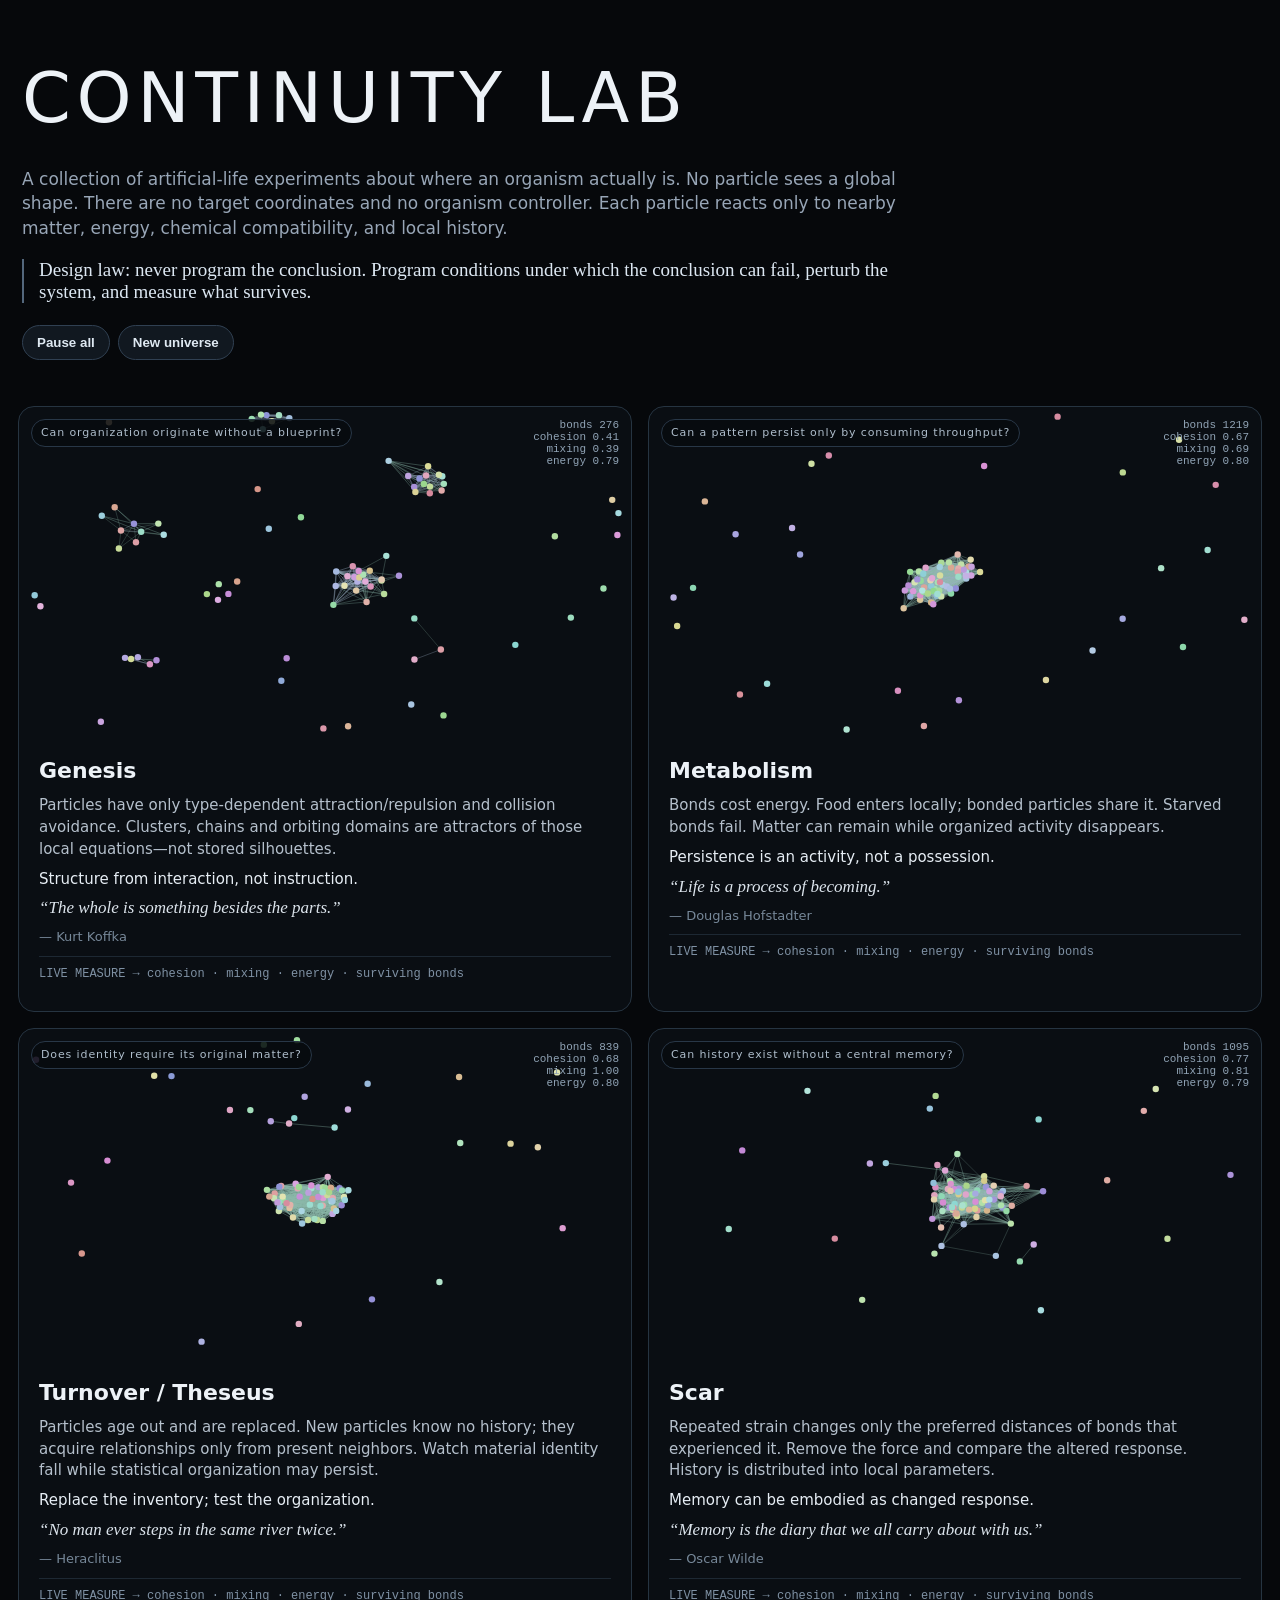
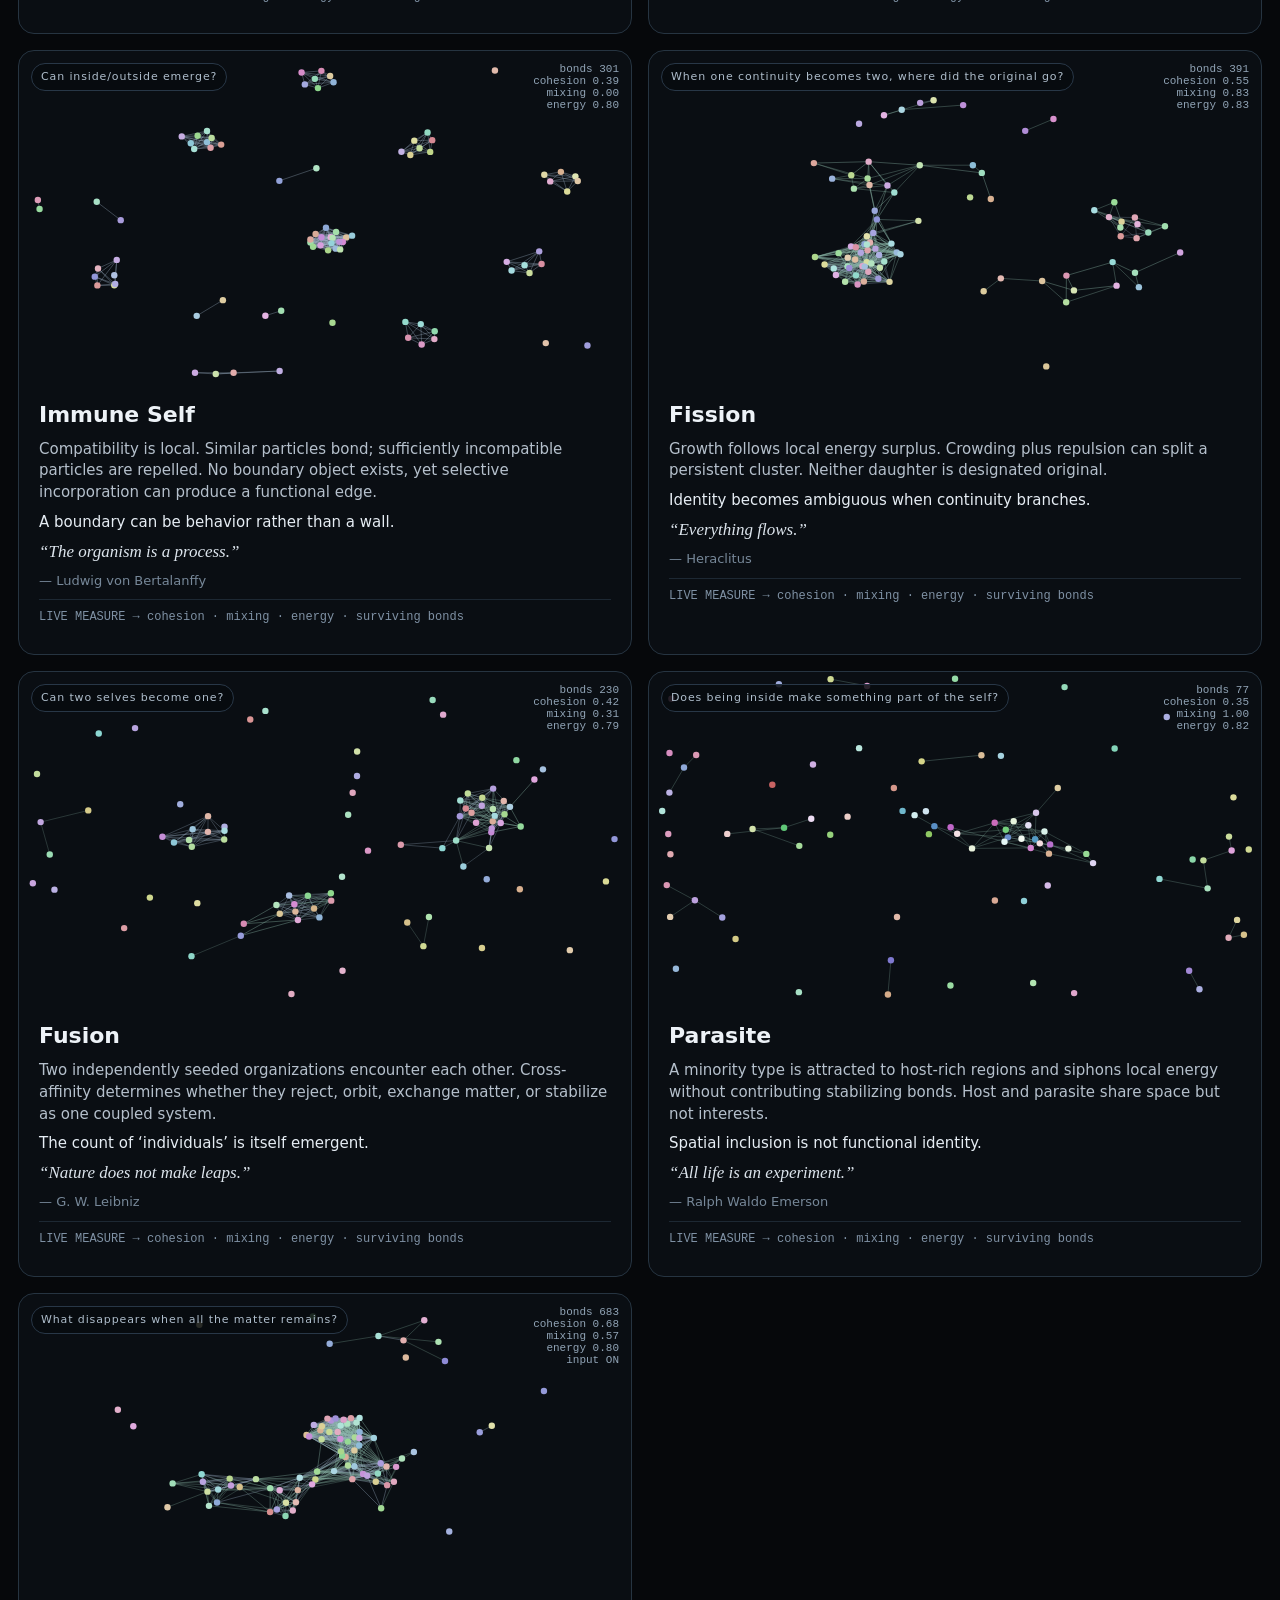
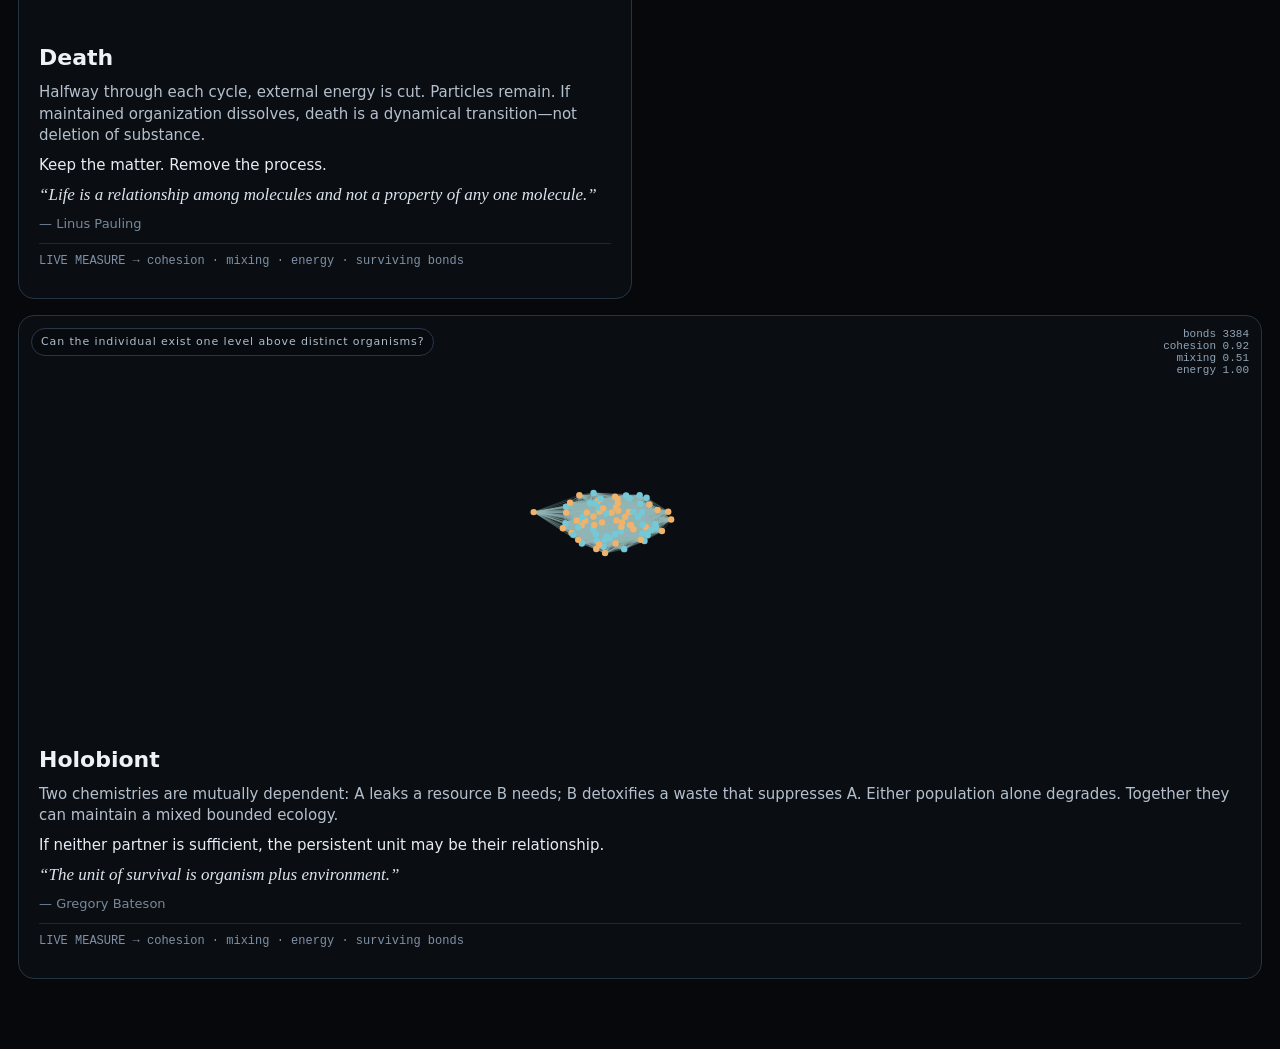
==== index.html @ 240983dc "Expand Continuity into local-rules artificial-life laboratory" ====
<!doctype html>
<html><head><meta charset="utf-8"><meta name="viewport" content="width=device-width,initial-scale=1,viewport-fit=cover"><title>Continuity Lab</title>
<style>
:root{color-scheme:dark}*{box-sizing:border-box}body{margin:0;background:#06080b;color:#edf2f7;font:15px/1.45 system-ui,-apple-system,sans-serif}header{max-width:1280px;margin:auto;padding:48px 22px 24px}h1{font-size:clamp(34px,6vw,70px);font-weight:450;letter-spacing:.08em;margin:0}.dek{max-width:900px;color:#98a6b7;font-size:17px}.law{font:19px Georgia,serif;color:#dce7f2;border-left:2px solid #53677c;padding-left:15px;max-width:900px}.controls{display:flex;gap:8px;flex-wrap:wrap;margin:22px 0}button{background:#111820;color:#dfe9f2;border:1px solid #304052;border-radius:999px;padding:9px 14px;font-weight:650}.grid{max-width:1280px;margin:auto;padding:0 18px 70px;display:grid;grid-template-columns:repeat(2,1fr);gap:16px}.card{border:1px solid #263441;background:#0a0e13;border-radius:16px;overflow:hidden}.stage{height:330px;position:relative}.stage canvas{width:100%;height:100%;display:block}.tag{position:absolute;left:12px;top:12px;background:#080b0fd9;border:1px solid #283747;border-radius:999px;padding:5px 9px;color:#aebdcb;font-size:11px;letter-spacing:.08em}.metric{position:absolute;right:12px;top:12px;text-align:right;color:#91a4b6;font:11px ui-monospace,monospace;white-space:pre}.copy{padding:18px 20px 22px}.copy h2{margin:0 0 7px;font-size:22px}.copy p{margin:8px 0;color:#b5c0cc}.claim{color:#e6edf4!important}.quote{font:italic 17px Georgia,serif;color:#dce4ec!important}.who{color:#778899;font-size:13px}.proof{font:12px ui-monospace,monospace;color:#7f91a4!important;border-top:1px solid #1d2833;padding-top:10px!important}.wide{grid-column:1/-1}.wide .stage{height:410px}@media(max-width:760px){.grid{grid-template-columns:1fr}.wide{grid-column:auto}.stage,.wide .stage{height:330px}header{padding-top:32px}}</style></head>
<body><header><h1>CONTINUITY LAB</h1><p class="dek">A collection of artificial-life experiments about where an organism actually is. No particle sees a global shape. There are no target coordinates and no organism controller. Each particle reacts only to nearby matter, energy, chemical compatibility, and local history.</p><p class="law">Design law: never program the conclusion. Program conditions under which the conclusion can fail, perturb the system, and measure what survives.</p><div class="controls"><button id="pause">Pause all</button><button id="reseed">New universe</button></div></header><main class="grid" id="grid"></main>
<script>
const TAU=Math.PI*2,N=84;let paused=false,epoch=1;
const defs=[
["Genesis","Can organization originate without a blueprint?","Particles have only type-dependent attraction/repulsion and collision avoidance. Clusters, chains and orbiting domains are attractors of those local equations—not stored silhouettes.","Structure from interaction, not instruction.","“The whole is something besides the parts.”","Kurt Koffka","chem"],
["Metabolism","Can a pattern persist only by consuming throughput?","Bonds cost energy. Food enters locally; bonded particles share it. Starved bonds fail. Matter can remain while organized activity disappears.","Persistence is an activity, not a possession.","“Life is a process of becoming.”","Douglas Hofstadter","energy"],
["Turnover / Theseus","Does identity require its original matter?","Particles age out and are replaced. New particles know no history; they acquire relationships only from present neighbors. Watch material identity fall while statistical organization may persist.","Replace the inventory; test the organization.","“No man ever steps in the same river twice.”","Heraclitus","turnover"],
["Scar","Can history exist without a central memory?","Repeated strain changes only the preferred distances of bonds that experienced it. Remove the force and compare the altered response. History is distributed into local parameters.","Memory can be embodied as changed response.","“Memory is the diary that we all carry about with us.”","Oscar Wilde","scar"],
["Immune Self","Can inside/outside emerge?","Compatibility is local. Similar particles bond; sufficiently incompatible particles are repelled. No boundary object exists, yet selective incorporation can produce a functional edge.","A boundary can be behavior rather than a wall.","“The organism is a process.”","Ludwig von Bertalanffy","immune"],
["Fission","When one continuity becomes two, where did the original go?","Growth follows local energy surplus. Crowding plus repulsion can split a persistent cluster. Neither daughter is designated original.","Identity becomes ambiguous when continuity branches.","“Everything flows.”","Heraclitus","fission"],
["Fusion","Can two selves become one?","Two independently seeded organizations encounter each other. Cross-affinity determines whether they reject, orbit, exchange matter, or stabilize as one coupled system.","The count of ‘individuals’ is itself emergent.","“Nature does not make leaps.”","G. W. Leibniz","fusion"],
["Parasite","Does being inside make something part of the self?","A minority type is attracted to host-rich regions and siphons local energy without contributing stabilizing bonds. Host and parasite share space but not interests.","Spatial inclusion is not functional identity.","“All life is an experiment.”","Ralph Waldo Emerson","parasite"],
["Death","What disappears when all the matter remains?","Halfway through each cycle, external energy is cut. Particles remain. If maintained organization dissolves, death is a dynamical transition—not deletion of substance.","Keep the matter. Remove the process.","“Life is a relationship among molecules and not a property of any one molecule.”","Linus Pauling","death"],
["Holobiont","Can the individual exist one level above distinct organisms?","Two chemistries are mutually dependent: A leaks a resource B needs; B detoxifies a waste that suppresses A. Either population alone degrades. Together they can maintain a mixed bounded ecology.","If neither partner is sufficient, the persistent unit may be their relationship.","“The unit of survival is organism plus environment.”","Gregory Bateson","holo"]
];
const grid=document.querySelector("#grid");defs.forEach((d,i)=>grid.insertAdjacentHTML("beforeend",'<article class="card '+(d[6]==="holo"?"wide":"")+'"><div class="stage"><canvas id="c'+i+'"></canvas><span class="tag">'+d[1]+'</span><span class="metric" id="m'+i+'"></span></div><div class="copy"><h2>'+d[0]+'</h2><p>'+d[2]+'</p><p class="claim">'+d[3]+'</p><p class="quote">'+d[4]+'</p><span class="who">— '+d[5]+'</span><p class="proof">LIVE MEASURE → cohesion · mixing · energy · surviving bonds</p></div></article>'));
function rng(seed){let s=seed>>>0;return()=>((s=Math.imul(s,1664525)+1013904223>>>0)/4294967296)}
function sim(idx,mode){
 let R=rng(9137+idx*971+epoch*101),P=[],t=0,last=performance.now(),c=document.querySelector("#c"+idx),ctx=c.getContext("2d"),metric=document.querySelector("#m"+idx);
 const types=mode==="holo"?2:4;
 let M=Array.from({length:types},(_,a)=>Array.from({length:types},(_,b)=>.7*(R()*2-1)));
 if(mode==="holo")M=[[.32,.55],[.5,.22]];
 if(mode==="immune")M=Array.from({length:4},(_,a)=>Array.from({length:4},(_,b)=>a===b?.58:-.38));
 function spawn(i){let side=mode==="fusion"?(i<N/2?.3:.7):.5;let ang=R()*TAU,rad=(mode==="fusion"?.12:.34*Math.sqrt(R()));return{x:side+Math.cos(ang)*rad,y:.5+Math.sin(ang)*rad,vx:0,vy:0,type:i%types,e:.6+.4*R(),age:0,waste:0,mem:.09,h:(i*67)%360}}
 for(let i=0;i<N;i++)P.push(spawn(i));
 function force(a,b){
  let dx=b.x-a.x,dy=b.y-a.y,d=Math.hypot(dx,dy)+1e-5;if(d>.22)return[0,0];
  let u=dx/d,v=dy/d,q;if(d<.035)q=-1.9*(.035-d)/.035;else{let z=(d-.035)/.185;q=M[a.type][b.type]*Math.sin(Math.PI*z)}
  if(mode==="parasite"&&a.type===3&&b.type!==3)q+=.35;
  if(mode==="scar") {let target=(a.mem+b.mem)/2;q+=1.1*(d-target)}
  return[q*u,q*v]
 }
 function step(dt){
  t+=dt;let ax=new Float32Array(N),ay=new Float32Array(N),bonds=0;
  for(let i=0;i<N;i++)for(let j=i+1;j<N;j++){let A=P[i],B=P[j],dx=B.x-A.x,dy=B.y-A.y,d=Math.hypot(dx,dy);if(d<.22){let f=force(A,B),g=force(B,A);ax[i]+=f[0]*.42;ay[i]+=f[1]*.42;ax[j]+=g[0]*.42;ay[j]+=g[1]*.42;if(d<.11&&M[A.type][B.type]>.15)bonds++}
    if(mode==="holo"&&d<.12){if(A.type===0&&B.type===1||A.type===1&&B.type===0){A.e=Math.min(1,A.e+.025*dt);B.e=Math.min(1,B.e+.025*dt);A.waste*=.995;B.waste*=.995}}
    if(mode==="parasite"&&d<.07){if(A.type===3&&B.type!==3){let z=Math.min(B.e,.12*dt);B.e-=z;A.e+=z}if(B.type===3&&A.type!==3){let z=Math.min(A.e,.12*dt);A.e-=z;B.e+=z}}
  }
  let energyOn=!(mode==="death"&&(t%12)>6);
  for(let i=0;i<N;i++){let p=P[i];p.age+=dt;if(energyOn&&(mode==="energy"||mode==="death"||mode==="fission"||mode==="holo"))p.e=Math.min(1,p.e+.018*dt);p.e-=((mode==="energy"||mode==="death"||mode==="holo")?.008:.002)*dt;
    if(mode==="holo"){p.waste+=.004*dt;if(p.type===0)p.waste*=.999;if(p.type===1)p.waste*=.985;p.e-=p.waste*.001*dt}
    if(mode==="scar"&&(t%10)<3){ax[i]+=(p.y-.5)*.25;if(Math.abs(p.y-.5)>.08)p.mem=Math.min(.15,p.mem+.004*dt)}
    let cx=.5-p.x,cy=.5-p.y;if(mode!=="fusion"){ax[i]+=cx*.006;ay[i]+=cy*.006}
    p.vx=(p.vx+ax[i]*dt)*.965;p.vy=(p.vy+ay[i]*dt)*.965;p.x+=p.vx*dt;p.y+=p.vy*dt;
    if(p.x<.02||p.x>.98)p.vx*=-1;if(p.y<.02||p.y>.98)p.vy*=-1;p.x=Math.max(.02,Math.min(.98,p.x));p.y=Math.max(.02,Math.min(.98,p.y));
  }
  if(mode==="turnover"&&Math.floor(t*2)!==Math.floor((t-dt)*2)){let q=Math.floor(R()*N),old=P[q];P[q]=spawn(q);P[q].x=.03+R()*.94;P[q].y=.03+R()*.94;P[q].h=(old.h+149)%360}
  if(mode==="fission"&&t>5&&t<10)for(let i=0;i<N;i++){let p=P[i];ax[i]+=(p.x<.5?-.05:.05)}
  return bonds
 }
 function draw(bonds){
  let w=c.clientWidth,h=c.clientHeight,dpr=devicePixelRatio||1;if(c.width!==w*dpr||c.height!==h*dpr){c.width=w*dpr;c.height=h*dpr;ctx.setTransform(dpr,0,0,dpr,0,0)}ctx.clearRect(0,0,w,h);
  let near=0,energy=0,mix=0;
  for(let i=0;i<N;i++)for(let j=i+1;j<N;j++){let A=P[i],B=P[j],dx=B.x-A.x,dy=B.y-A.y,dd=Math.hypot(dx,dy);if(dd<.105&&M[A.type][B.type]>.12){ctx.globalAlpha=.18+.3*Math.max(0,M[A.type][B.type]);ctx.strokeStyle=A.type===B.type?"#9bb0c4":"#8db9aa";ctx.beginPath();ctx.moveTo(A.x*w,A.y*h);ctx.lineTo(B.x*w,B.y*h);ctx.stroke();near++;if(A.type!==B.type)mix++}}
  ctx.globalAlpha=1;for(const p of P){energy+=Math.max(0,p.e);ctx.beginPath();ctx.arc(p.x*w,p.y*h,3.2,0,TAU);ctx.fillStyle=mode==="holo"?(p.type?"#efb36c":"#75c9d6"):"hsl("+p.h+" 48% "+(52+28*Math.max(0,p.e))+"%)";ctx.fill()}
  let cx=0,cy=0;P.forEach(p=>{cx+=p.x;cy+=p.y});cx/=N;cy/=N;let spread=0;P.forEach(p=>spread+=Math.hypot(p.x-cx,p.y-cy));spread/=N;metric.textContent="bonds "+bonds+"\ncohesion "+Math.max(0,1-spread*2).toFixed(2)+"\nmixing "+(near?mix/near:0).toFixed(2)+"\nenergy "+(energy/N).toFixed(2)+(mode==="death"?"\ninput "+((t%12)>6?"OFF":"ON"):"")
 }
 function frame(now){let dt=Math.min(.025,(now-last)/1000);last=now;if(!paused){let b=0;for(let k=0;k<2;k++)b=step(dt/2);draw(b)}requestAnimationFrame(frame)}requestAnimationFrame(frame)
}
defs.forEach((d,i)=>sim(i,d[6]));document.querySelector("#pause").onclick=e=>{paused=!paused;e.target.textContent=paused?"Resume all":"Pause all"};document.querySelector("#reseed").onclick=()=>location.reload();
</script></body></html>
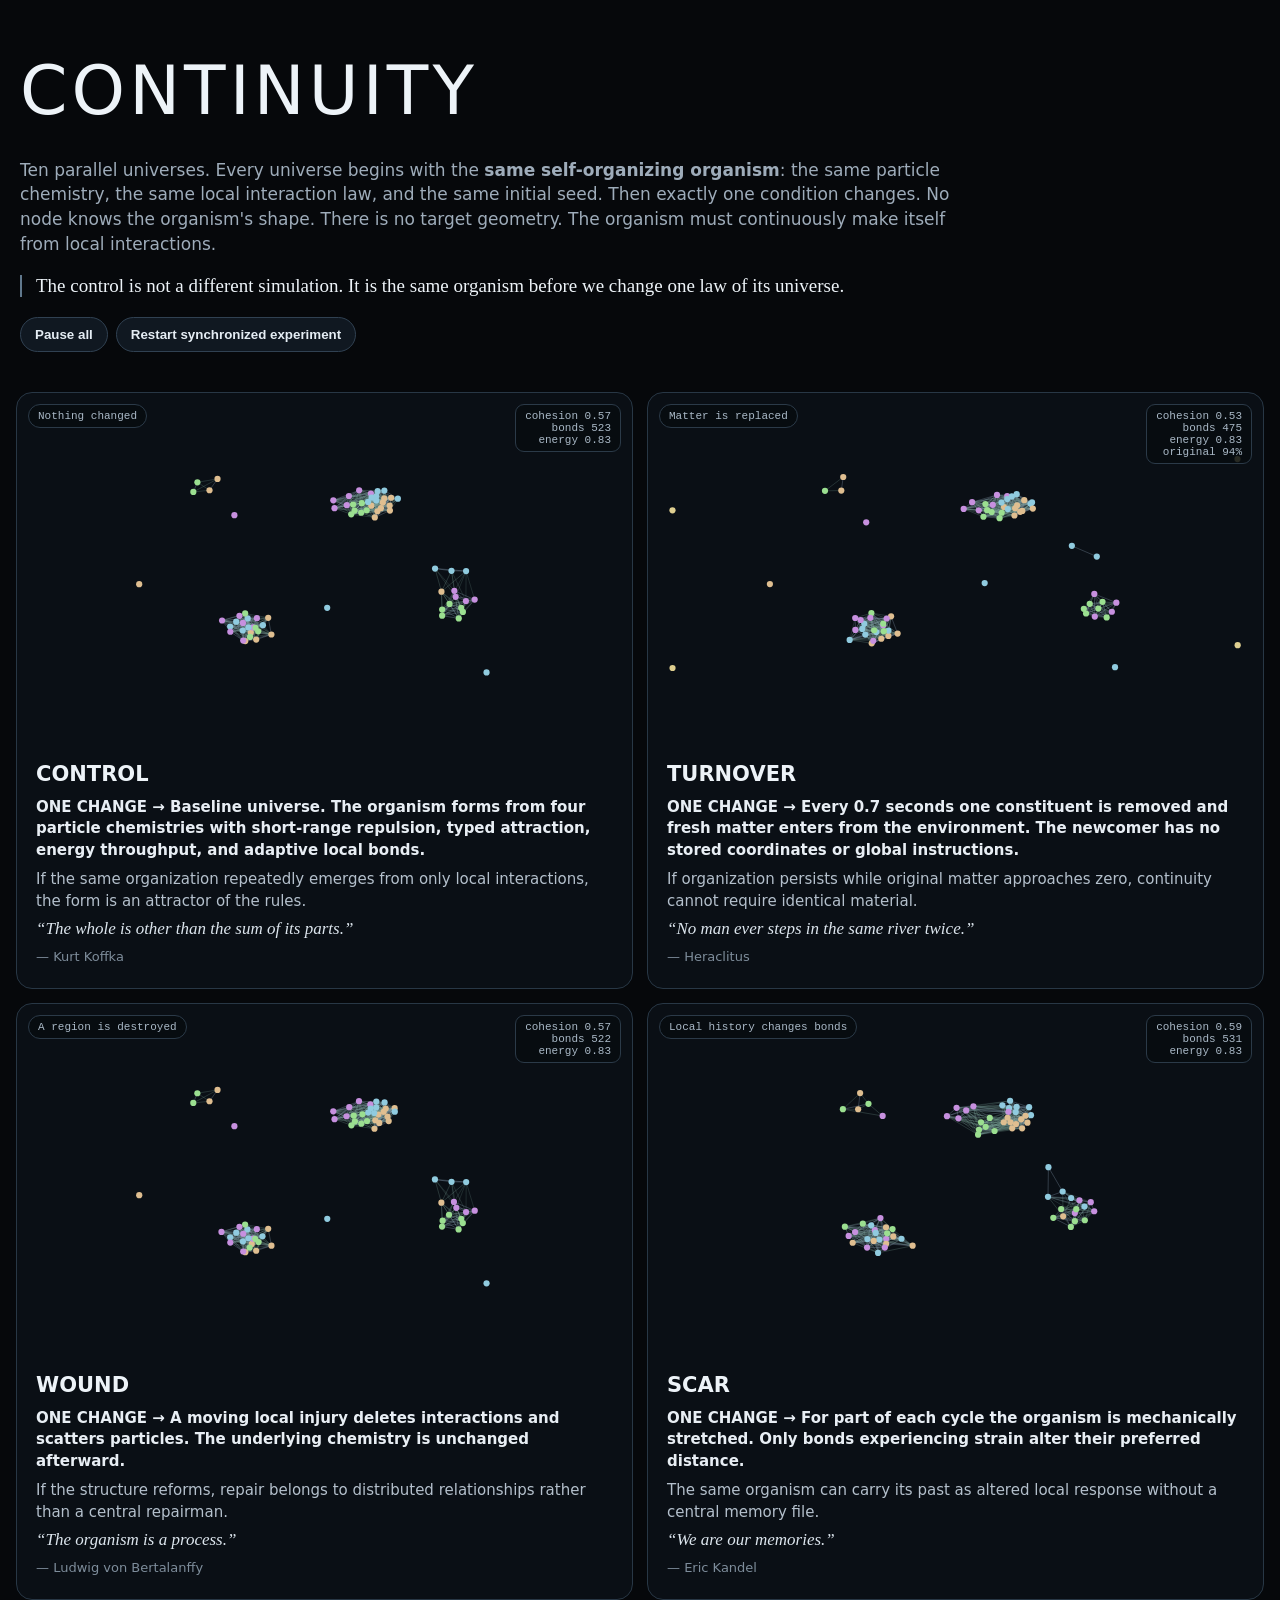
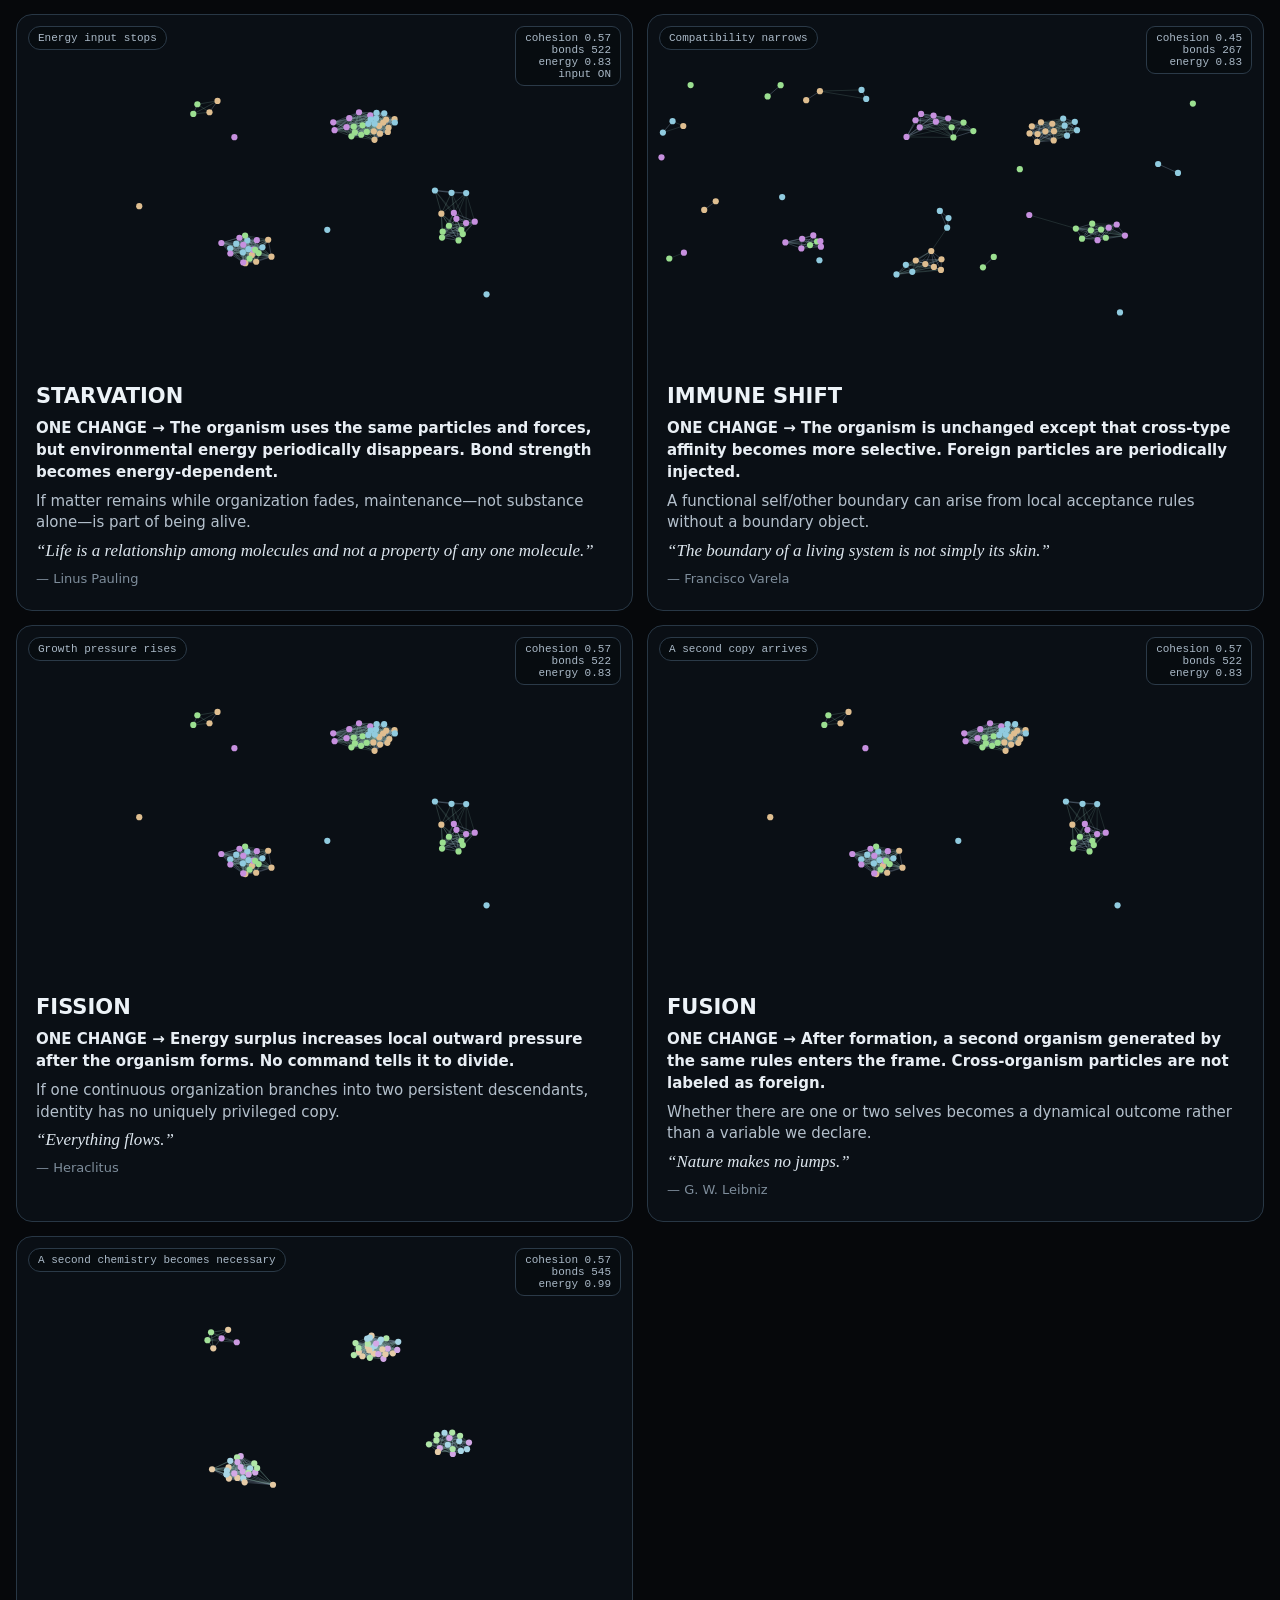
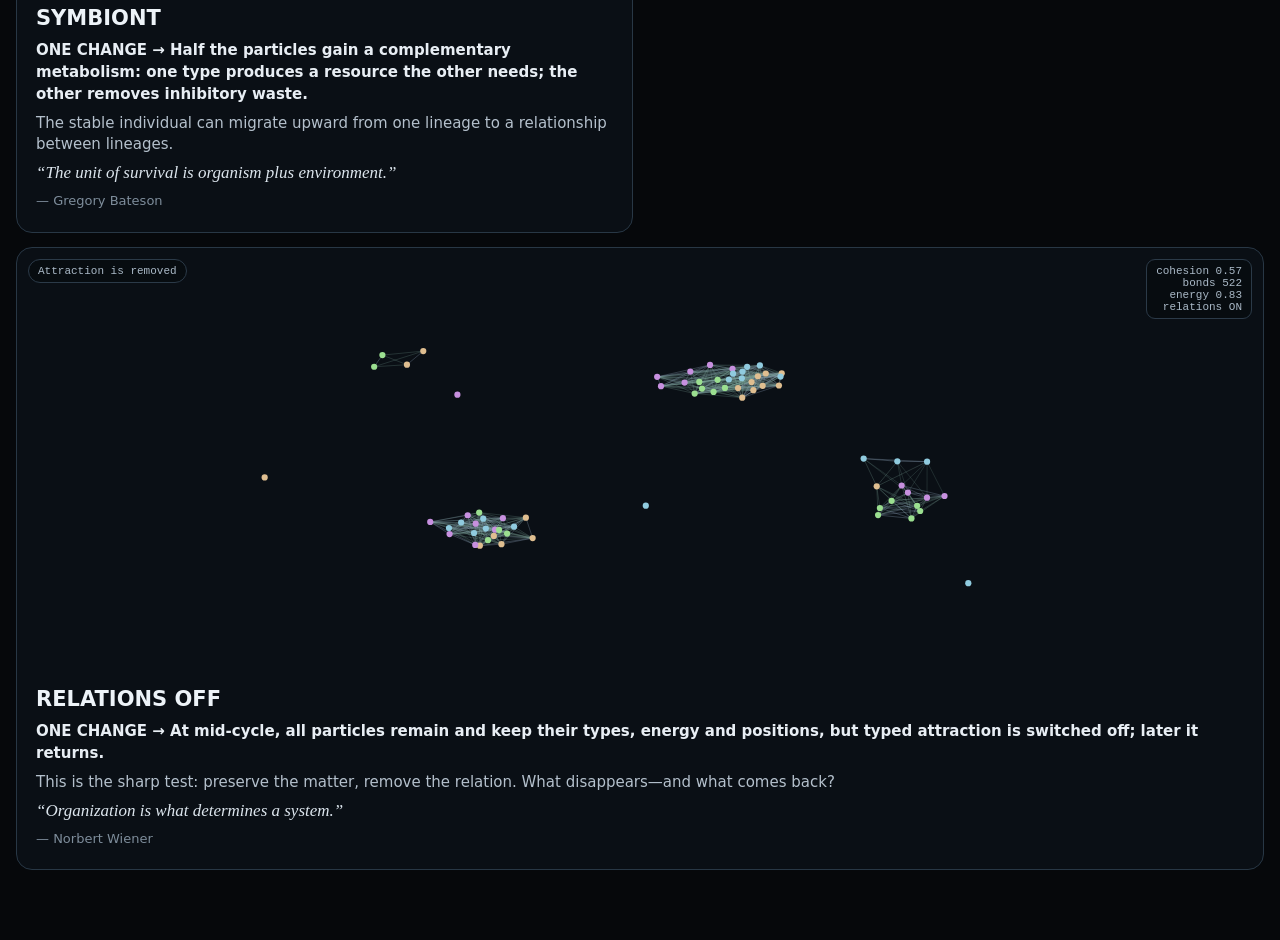
==== commit 912463f9: "Reframe lab as same emergent organism across controlled universes" ====
--- a/index.html
+++ b/index.html
@@ -1,65 +1,42 @@
-<!doctype html>
-<html><head><meta charset="utf-8"><meta name="viewport" content="width=device-width,initial-scale=1,viewport-fit=cover"><title>Continuity Lab</title>
-<style>
-:root{color-scheme:dark}*{box-sizing:border-box}body{margin:0;background:#06080b;color:#edf2f7;font:15px/1.45 system-ui,-apple-system,sans-serif}header{max-width:1280px;margin:auto;padding:48px 22px 24px}h1{font-size:clamp(34px,6vw,70px);font-weight:450;letter-spacing:.08em;margin:0}.dek{max-width:900px;color:#98a6b7;font-size:17px}.law{font:19px Georgia,serif;color:#dce7f2;border-left:2px solid #53677c;padding-left:15px;max-width:900px}.controls{display:flex;gap:8px;flex-wrap:wrap;margin:22px 0}button{background:#111820;color:#dfe9f2;border:1px solid #304052;border-radius:999px;padding:9px 14px;font-weight:650}.grid{max-width:1280px;margin:auto;padding:0 18px 70px;display:grid;grid-template-columns:repeat(2,1fr);gap:16px}.card{border:1px solid #263441;background:#0a0e13;border-radius:16px;overflow:hidden}.stage{height:330px;position:relative}.stage canvas{width:100%;height:100%;display:block}.tag{position:absolute;left:12px;top:12px;background:#080b0fd9;border:1px solid #283747;border-radius:999px;padding:5px 9px;color:#aebdcb;font-size:11px;letter-spacing:.08em}.metric{position:absolute;right:12px;top:12px;text-align:right;color:#91a4b6;font:11px ui-monospace,monospace;white-space:pre}.copy{padding:18px 20px 22px}.copy h2{margin:0 0 7px;font-size:22px}.copy p{margin:8px 0;color:#b5c0cc}.claim{color:#e6edf4!important}.quote{font:italic 17px Georgia,serif;color:#dce4ec!important}.who{color:#778899;font-size:13px}.proof{font:12px ui-monospace,monospace;color:#7f91a4!important;border-top:1px solid #1d2833;padding-top:10px!important}.wide{grid-column:1/-1}.wide .stage{height:410px}@media(max-width:760px){.grid{grid-template-columns:1fr}.wide{grid-column:auto}.stage,.wide .stage{height:330px}header{padding-top:32px}}</style></head>
-<body><header><h1>CONTINUITY LAB</h1><p class="dek">A collection of artificial-life experiments about where an organism actually is. No particle sees a global shape. There are no target coordinates and no organism controller. Each particle reacts only to nearby matter, energy, chemical compatibility, and local history.</p><p class="law">Design law: never program the conclusion. Program conditions under which the conclusion can fail, perturb the system, and measure what survives.</p><div class="controls"><button id="pause">Pause all</button><button id="reseed">New universe</button></div></header><main class="grid" id="grid"></main>
+<!doctype html><html><head><meta charset="utf-8"><meta name="viewport" content="width=device-width,initial-scale=1,viewport-fit=cover"><title>Continuity — Same Organism, Different Universes</title><style>
+:root{color-scheme:dark}*{box-sizing:border-box}body{margin:0;background:#06080b;color:#edf3f8;font:15px/1.45 system-ui,-apple-system,sans-serif}header{max-width:1300px;margin:auto;padding:42px 20px 20px}h1{font-size:clamp(34px,6vw,68px);font-weight:430;letter-spacing:.06em;margin:0}.dek{max-width:950px;color:#9eacba;font-size:17px}.law{max-width:950px;font:19px Georgia,serif;border-left:2px solid #60788d;padding-left:14px}.controls{display:flex;gap:8px;margin:20px 0}button{background:#101821;color:#e5edf4;border:1px solid #304152;border-radius:99px;padding:9px 14px;font-weight:650}.grid{max-width:1300px;margin:auto;padding:0 16px 70px;display:grid;grid-template-columns:repeat(2,1fr);gap:14px}.card{background:#0a0f15;border:1px solid #283745;border-radius:16px;overflow:hidden}.stage{height:350px;position:relative}canvas{width:100%;height:100%;display:block}.badge,.metric{position:absolute;top:11px;background:#080c10d9;border:1px solid #2b3a48;border-radius:99px;padding:5px 9px;font:11px ui-monospace,monospace;color:#aab9c7}.badge{left:11px}.metric{right:11px;border-radius:9px;white-space:pre;text-align:right}.copy{padding:16px 19px 20px}.copy h2{margin:0 0 5px;font-size:21px}.copy p{margin:7px 0;color:#b4c0cc}.change{color:#e8eef4!important;font-weight:650}.quote{font:italic 17px Georgia,serif!important;color:#dce5ed!important}.who{color:#7e8d9b;font-size:13px}.wide{grid-column:1/-1}.wide .stage{height:420px}@media(max-width:760px){.grid{grid-template-columns:1fr}.wide{grid-column:auto}.stage,.wide .stage{height:345px}}</style></head><body>
+<header><h1>CONTINUITY</h1><p class="dek">Ten parallel universes. Every universe begins with the <b>same self-organizing organism</b>: the same particle chemistry, the same local interaction law, and the same initial seed. Then exactly one condition changes. No node knows the organism's shape. There is no target geometry. The organism must continuously make itself from local interactions.</p><p class="law">The control is not a different simulation. It is the same organism before we change one law of its universe.</p><div class="controls"><button id="pause">Pause all</button><button id="reset">Restart synchronized experiment</button></div></header><main class="grid" id="grid"></main>
 <script>
-const TAU=Math.PI*2,N=84;let paused=false,epoch=1;
-const defs=[
-["Genesis","Can organization originate without a blueprint?","Particles have only type-dependent attraction/repulsion and collision avoidance. Clusters, chains and orbiting domains are attractors of those local equations—not stored silhouettes.","Structure from interaction, not instruction.","“The whole is something besides the parts.”","Kurt Koffka","chem"],
-["Metabolism","Can a pattern persist only by consuming throughput?","Bonds cost energy. Food enters locally; bonded particles share it. Starved bonds fail. Matter can remain while organized activity disappears.","Persistence is an activity, not a possession.","“Life is a process of becoming.”","Douglas Hofstadter","energy"],
-["Turnover / Theseus","Does identity require its original matter?","Particles age out and are replaced. New particles know no history; they acquire relationships only from present neighbors. Watch material identity fall while statistical organization may persist.","Replace the inventory; test the organization.","“No man ever steps in the same river twice.”","Heraclitus","turnover"],
-["Scar","Can history exist without a central memory?","Repeated strain changes only the preferred distances of bonds that experienced it. Remove the force and compare the altered response. History is distributed into local parameters.","Memory can be embodied as changed response.","“Memory is the diary that we all carry about with us.”","Oscar Wilde","scar"],
-["Immune Self","Can inside/outside emerge?","Compatibility is local. Similar particles bond; sufficiently incompatible particles are repelled. No boundary object exists, yet selective incorporation can produce a functional edge.","A boundary can be behavior rather than a wall.","“The organism is a process.”","Ludwig von Bertalanffy","immune"],
-["Fission","When one continuity becomes two, where did the original go?","Growth follows local energy surplus. Crowding plus repulsion can split a persistent cluster. Neither daughter is designated original.","Identity becomes ambiguous when continuity branches.","“Everything flows.”","Heraclitus","fission"],
-["Fusion","Can two selves become one?","Two independently seeded organizations encounter each other. Cross-affinity determines whether they reject, orbit, exchange matter, or stabilize as one coupled system.","The count of ‘individuals’ is itself emergent.","“Nature does not make leaps.”","G. W. Leibniz","fusion"],
-["Parasite","Does being inside make something part of the self?","A minority type is attracted to host-rich regions and siphons local energy without contributing stabilizing bonds. Host and parasite share space but not interests.","Spatial inclusion is not functional identity.","“All life is an experiment.”","Ralph Waldo Emerson","parasite"],
-["Death","What disappears when all the matter remains?","Halfway through each cycle, external energy is cut. Particles remain. If maintained organization dissolves, death is a dynamical transition—not deletion of substance.","Keep the matter. Remove the process.","“Life is a relationship among molecules and not a property of any one molecule.”","Linus Pauling","death"],
-["Holobiont","Can the individual exist one level above distinct organisms?","Two chemistries are mutually dependent: A leaks a resource B needs; B detoxifies a waste that suppresses A. Either population alone degrades. Together they can maintain a mixed bounded ecology.","If neither partner is sufficient, the persistent unit may be their relationship.","“The unit of survival is organism plus environment.”","Gregory Bateson","holo"]
+const TAU=Math.PI*2,N=72;let paused=false;
+const experiments=[
+["CONTROL","Nothing changed","Baseline universe. The organism forms from four particle chemistries with short-range repulsion, typed attraction, energy throughput, and adaptive local bonds.","If the same organization repeatedly emerges from only local interactions, the form is an attractor of the rules.","“The whole is other than the sum of its parts.”","Kurt Koffka","control"],
+["TURNOVER","Matter is replaced","Every 0.7 seconds one constituent is removed and fresh matter enters from the environment. The newcomer has no stored coordinates or global instructions.","If organization persists while original matter approaches zero, continuity cannot require identical material.","“No man ever steps in the same river twice.”","Heraclitus","turnover"],
+["WOUND","A region is destroyed","A moving local injury deletes interactions and scatters particles. The underlying chemistry is unchanged afterward.","If the structure reforms, repair belongs to distributed relationships rather than a central repairman.","“The organism is a process.”","Ludwig von Bertalanffy","wound"],
+["SCAR","Local history changes bonds","For part of each cycle the organism is mechanically stretched. Only bonds experiencing strain alter their preferred distance.","The same organism can carry its past as altered local response without a central memory file.","“We are our memories.”","Eric Kandel","scar"],
+["STARVATION","Energy input stops","The organism uses the same particles and forces, but environmental energy periodically disappears. Bond strength becomes energy-dependent.","If matter remains while organization fades, maintenance—not substance alone—is part of being alive.","“Life is a relationship among molecules and not a property of any one molecule.”","Linus Pauling","starve"],
+["IMMUNE SHIFT","Compatibility narrows","The organism is unchanged except that cross-type affinity becomes more selective. Foreign particles are periodically injected.","A functional self/other boundary can arise from local acceptance rules without a boundary object.","“The boundary of a living system is not simply its skin.”","Francisco Varela","immune"],
+["FISSION","Growth pressure rises","Energy surplus increases local outward pressure after the organism forms. No command tells it to divide.","If one continuous organization branches into two persistent descendants, identity has no uniquely privileged copy.","“Everything flows.”","Heraclitus","fission"],
+["FUSION","A second copy arrives","After formation, a second organism generated by the same rules enters the frame. Cross-organism particles are not labeled as foreign.","Whether there are one or two selves becomes a dynamical outcome rather than a variable we declare.","“Nature makes no jumps.”","G. W. Leibniz","fusion"],
+["SYMBIONT","A second chemistry becomes necessary","Half the particles gain a complementary metabolism: one type produces a resource the other needs; the other removes inhibitory waste.","The stable individual can migrate upward from one lineage to a relationship between lineages.","“The unit of survival is organism plus environment.”","Gregory Bateson","symbiosis"],
+["RELATIONS OFF","Attraction is removed","At mid-cycle, all particles remain and keep their types, energy and positions, but typed attraction is switched off; later it returns.","This is the sharp test: preserve the matter, remove the relation. What disappears—and what comes back?","“Organization is what determines a system.”","Norbert Wiener","relations"]
 ];
-const grid=document.querySelector("#grid");defs.forEach((d,i)=>grid.insertAdjacentHTML("beforeend",'<article class="card '+(d[6]==="holo"?"wide":"")+'"><div class="stage"><canvas id="c'+i+'"></canvas><span class="tag">'+d[1]+'</span><span class="metric" id="m'+i+'"></span></div><div class="copy"><h2>'+d[0]+'</h2><p>'+d[2]+'</p><p class="claim">'+d[3]+'</p><p class="quote">'+d[4]+'</p><span class="who">— '+d[5]+'</span><p class="proof">LIVE MEASURE → cohesion · mixing · energy · surviving bonds</p></div></article>'));
+const grid=document.querySelector("#grid");experiments.forEach((d,i)=>grid.insertAdjacentHTML("beforeend",'<article class="card '+(i===9?"wide":"")+'"><div class="stage"><canvas id="c'+i+'"></canvas><span class="badge">'+d[1]+'</span><span class="metric" id="m'+i+'"></span></div><div class="copy"><h2>'+d[0]+'</h2><p class="change">ONE CHANGE → '+d[2]+'</p><p>'+d[3]+'</p><p class="quote">'+d[4]+'</p><span class="who">— '+d[5]+'</span></div></article>'));
 function rng(seed){let s=seed>>>0;return()=>((s=Math.imul(s,1664525)+1013904223>>>0)/4294967296)}
-function sim(idx,mode){
- let R=rng(9137+idx*971+epoch*101),P=[],t=0,last=performance.now(),c=document.querySelector("#c"+idx),ctx=c.getContext("2d"),metric=document.querySelector("#m"+idx);
- const types=mode==="holo"?2:4;
- let M=Array.from({length:types},(_,a)=>Array.from({length:types},(_,b)=>.7*(R()*2-1)));
- if(mode==="holo")M=[[.32,.55],[.5,.22]];
- if(mode==="immune")M=Array.from({length:4},(_,a)=>Array.from({length:4},(_,b)=>a===b?.58:-.38));
- function spawn(i){let side=mode==="fusion"?(i<N/2?.3:.7):.5;let ang=R()*TAU,rad=(mode==="fusion"?.12:.34*Math.sqrt(R()));return{x:side+Math.cos(ang)*rad,y:.5+Math.sin(ang)*rad,vx:0,vy:0,type:i%types,e:.6+.4*R(),age:0,waste:0,mem:.09,h:(i*67)%360}}
- for(let i=0;i<N;i++)P.push(spawn(i));
- function force(a,b){
-  let dx=b.x-a.x,dy=b.y-a.y,d=Math.hypot(dx,dy)+1e-5;if(d>.22)return[0,0];
-  let u=dx/d,v=dy/d,q;if(d<.035)q=-1.9*(.035-d)/.035;else{let z=(d-.035)/.185;q=M[a.type][b.type]*Math.sin(Math.PI*z)}
-  if(mode==="parasite"&&a.type===3&&b.type!==3)q+=.35;
-  if(mode==="scar") {let target=(a.mem+b.mem)/2;q+=1.1*(d-target)}
-  return[q*u,q*v]
- }
- function step(dt){
-  t+=dt;let ax=new Float32Array(N),ay=new Float32Array(N),bonds=0;
-  for(let i=0;i<N;i++)for(let j=i+1;j<N;j++){let A=P[i],B=P[j],dx=B.x-A.x,dy=B.y-A.y,d=Math.hypot(dx,dy);if(d<.22){let f=force(A,B),g=force(B,A);ax[i]+=f[0]*.42;ay[i]+=f[1]*.42;ax[j]+=g[0]*.42;ay[j]+=g[1]*.42;if(d<.11&&M[A.type][B.type]>.15)bonds++}
-    if(mode==="holo"&&d<.12){if(A.type===0&&B.type===1||A.type===1&&B.type===0){A.e=Math.min(1,A.e+.025*dt);B.e=Math.min(1,B.e+.025*dt);A.waste*=.995;B.waste*=.995}}
-    if(mode==="parasite"&&d<.07){if(A.type===3&&B.type!==3){let z=Math.min(B.e,.12*dt);B.e-=z;A.e+=z}if(B.type===3&&A.type!==3){let z=Math.min(A.e,.12*dt);A.e-=z;B.e+=z}}
-  }
-  let energyOn=!(mode==="death"&&(t%12)>6);
-  for(let i=0;i<N;i++){let p=P[i];p.age+=dt;if(energyOn&&(mode==="energy"||mode==="death"||mode==="fission"||mode==="holo"))p.e=Math.min(1,p.e+.018*dt);p.e-=((mode==="energy"||mode==="death"||mode==="holo")?.008:.002)*dt;
-    if(mode==="holo"){p.waste+=.004*dt;if(p.type===0)p.waste*=.999;if(p.type===1)p.waste*=.985;p.e-=p.waste*.001*dt}
-    if(mode==="scar"&&(t%10)<3){ax[i]+=(p.y-.5)*.25;if(Math.abs(p.y-.5)>.08)p.mem=Math.min(.15,p.mem+.004*dt)}
-    let cx=.5-p.x,cy=.5-p.y;if(mode!=="fusion"){ax[i]+=cx*.006;ay[i]+=cy*.006}
-    p.vx=(p.vx+ax[i]*dt)*.965;p.vy=(p.vy+ay[i]*dt)*.965;p.x+=p.vx*dt;p.y+=p.vy*dt;
-    if(p.x<.02||p.x>.98)p.vx*=-1;if(p.y<.02||p.y>.98)p.vy*=-1;p.x=Math.max(.02,Math.min(.98,p.x));p.y=Math.max(.02,Math.min(.98,p.y));
-  }
-  if(mode==="turnover"&&Math.floor(t*2)!==Math.floor((t-dt)*2)){let q=Math.floor(R()*N),old=P[q];P[q]=spawn(q);P[q].x=.03+R()*.94;P[q].y=.03+R()*.94;P[q].h=(old.h+149)%360}
-  if(mode==="fission"&&t>5&&t<10)for(let i=0;i<N;i++){let p=P[i];ax[i]+=(p.x<.5?-.05:.05)}
-  return bonds
- }
- function draw(bonds){
-  let w=c.clientWidth,h=c.clientHeight,dpr=devicePixelRatio||1;if(c.width!==w*dpr||c.height!==h*dpr){c.width=w*dpr;c.height=h*dpr;ctx.setTransform(dpr,0,0,dpr,0,0)}ctx.clearRect(0,0,w,h);
-  let near=0,energy=0,mix=0;
-  for(let i=0;i<N;i++)for(let j=i+1;j<N;j++){let A=P[i],B=P[j],dx=B.x-A.x,dy=B.y-A.y,dd=Math.hypot(dx,dy);if(dd<.105&&M[A.type][B.type]>.12){ctx.globalAlpha=.18+.3*Math.max(0,M[A.type][B.type]);ctx.strokeStyle=A.type===B.type?"#9bb0c4":"#8db9aa";ctx.beginPath();ctx.moveTo(A.x*w,A.y*h);ctx.lineTo(B.x*w,B.y*h);ctx.stroke();near++;if(A.type!==B.type)mix++}}
-  ctx.globalAlpha=1;for(const p of P){energy+=Math.max(0,p.e);ctx.beginPath();ctx.arc(p.x*w,p.y*h,3.2,0,TAU);ctx.fillStyle=mode==="holo"?(p.type?"#efb36c":"#75c9d6"):"hsl("+p.h+" 48% "+(52+28*Math.max(0,p.e))+"%)";ctx.fill()}
-  let cx=0,cy=0;P.forEach(p=>{cx+=p.x;cy+=p.y});cx/=N;cy/=N;let spread=0;P.forEach(p=>spread+=Math.hypot(p.x-cx,p.y-cy));spread/=N;metric.textContent="bonds "+bonds+"\ncohesion "+Math.max(0,1-spread*2).toFixed(2)+"\nmixing "+(near?mix/near:0).toFixed(2)+"\nenergy "+(energy/N).toFixed(2)+(mode==="death"?"\ninput "+((t%12)>6?"OFF":"ON"):"")
- }
- function frame(now){let dt=Math.min(.025,(now-last)/1000);last=now;if(!paused){let b=0;for(let k=0;k<2;k++)b=step(dt/2);draw(b)}requestAnimationFrame(frame)}requestAnimationFrame(frame)
-}
-defs.forEach((d,i)=>sim(i,d[6]));document.querySelector("#pause").onclick=e=>{paused=!paused;e.target.textContent=paused?"Resume all":"Pause all"};document.querySelector("#reseed").onclick=()=>location.reload();
+const AFF=[[.70,.48,-.20,.25],[.48,.66,.38,-.16],[-.20,.38,.72,.46],[.25,-.16,.46,.68]];
+function makeSim(idx,mode){let R=rng(424242),P=[],t=0,last=performance.now(),original=N,c=document.querySelector("#c"+idx),ctx=c.getContext("2d"),metric=document.querySelector("#m"+idx),injured=false;
+function newP(i,x,y){return{x:x??(.18+.64*R()),y:y??(.18+.64*R()),vx:(R()-.5)*.01,vy:(R()-.5)*.01,type:i%4,e:.82,mem:.075,orig:true,group:0}}
+for(let i=0;i<N;i++)P.push(newP(i));
+function affinity(a,b){let q=AFF[a.type][b.type];if(mode==="immune"&&a.type!==b.type)q-=.22;if(mode==="symbiosis"){if((a.type<2)!==(b.type<2))q+=.28}return q}
+function step(dt){t+=dt;let ax=new Float32Array(P.length),ay=new Float32Array(P.length),bonds=0,relOff=mode==="relations"&&(t%14)>7,feed=!(mode==="starve"&&(t%14)>7);
+for(let i=0;i<P.length;i++)for(let j=i+1;j<P.length;j++){let A=P[i],B=P[j],dx=B.x-A.x,dy=B.y-A.y,d=Math.hypot(dx,dy)+1e-5;if(d>.19)continue;let ux=dx/d,uy=dy/d,q=0;if(d<.028)q=-2.3*(.028-d)/.028;else if(!relOff){let z=(d-.028)/.162;q=affinity(A,B)*Math.sin(Math.PI*z)*Math.min(A.e,B.e);if(mode==="scar"){let rest=(A.mem+B.mem)/2;q+=1.5*(d-rest)}}ax[i]+=q*ux*.5;ay[i]+=q*uy*.5;ax[j]-=q*ux*.5;ay[j]-=q*uy*.5;if(!relOff&&d<.09&&affinity(A,B)>.2)bonds++;
+if(mode==="symbiosis"&&d<.095&&((A.type<2)!==(B.type<2))){A.e=Math.min(1,A.e+.025*dt);B.e=Math.min(1,B.e+.025*dt)}}
+for(let i=0;i<P.length;i++){let p=P[i];if(feed)p.e=Math.min(1,p.e+.014*dt);p.e=Math.max(0,p.e-.006*dt);if(mode==="scar"&&(t%12)>4&&(t%12)<7){let s=p.x<.5?-1:1;ax[i]+=s*.06;if(Math.abs(p.x-.5)>.12)p.mem=Math.min(.12,p.mem+.005*dt)}
+if(mode==="fission"&&t>8){ax[i]+=(p.x<.5?-.022:.022)}
+ax[i]+=(.5-p.x)*.004;ay[i]+=(.5-p.y)*.004;p.vx=(p.vx+ax[i]*dt)*.966;p.vy=(p.vy+ay[i]*dt)*.966;p.x+=p.vx*dt;p.y+=p.vy*dt;if(p.x<.02||p.x>.98)p.vx*=-1;if(p.y<.02||p.y>.98)p.vy*=-1;p.x=Math.max(.02,Math.min(.98,p.x));p.y=Math.max(.02,Math.min(.98,p.y))}
+if(mode==="turnover"&&Math.floor(t/0.7)!==Math.floor((t-dt)/0.7)){let q=Math.floor(R()*P.length);P[q]=newP(q,R()<.5?.04:.96,.12+.76*R());P[q].orig=false;original=Math.max(0,original-1)}
+if(mode==="wound"&&!injured&&t>7){injured=true;for(const p of P)if(p.x>.47&&p.y<.58){p.x=.78+.15*R();p.y=.1+.28*R();p.vx=(R()-.5)*.15;p.vy=(R()-.5)*.15}}
+if(mode==="fusion"&&P.length===N&&t>7){for(let i=0;i<N;i++){let p=newP(i,.73+(R()-.5)*.22,.5+(R()-.5)*.38);p.group=1;p.orig=false;P.push(p)}}
+if(mode==="immune"&&Math.floor(t/2.2)!==Math.floor((t-dt)/2.2)){for(let k=0;k<4;k++){let p=newP(k,.04,.2+.6*R());p.type=(k+2)%4;p.orig=false;P.push(p)}while(P.length>N+16)P.splice(N,1)}
+return {bonds,relOff,feed}}
+function draw(S){let w=c.clientWidth,h=c.clientHeight,dpr=devicePixelRatio||1;if(c.width!==w*dpr||c.height!==h*dpr){c.width=w*dpr;c.height=h*dpr;ctx.setTransform(dpr,0,0,dpr,0,0)}ctx.clearRect(0,0,w,h);let near=0,mix=0,E=0,cx=0,cy=0;for(const p of P){cx+=p.x;cy+=p.y;E+=p.e}cx/=P.length;cy/=P.length;
+for(let i=0;i<P.length;i++)for(let j=i+1;j<P.length;j++){let A=P[i],B=P[j],dx=B.x-A.x,dy=B.y-A.y,d=Math.hypot(dx,dy);if(!S.relOff&&d<.09&&affinity(A,B)>.2){ctx.globalAlpha=.12+.28*Math.max(0,affinity(A,B));ctx.strokeStyle=A.type===B.type?"#8ca2b6":"#80aa9f";ctx.beginPath();ctx.moveTo(A.x*w,A.y*h);ctx.lineTo(B.x*w,B.y*h);ctx.stroke();near++;if(A.type!==B.type)mix++}}
+ctx.globalAlpha=1;for(const p of P){ctx.beginPath();ctx.arc(p.x*w,p.y*h,3.1,0,TAU);let hue=[195,35,112,282][p.type];if(mode==="turnover"&&!p.orig)hue=48;if(mode==="fusion"&&p.group)hue+=25;ctx.fillStyle="hsl("+hue+" 55% "+(42+36*p.e)+"%)";ctx.fill()}
+let spread=0;for(const p of P)spread+=Math.hypot(p.x-cx,p.y-cy);spread/=P.length;let cohesion=Math.max(0,1-spread*2);metric.textContent="cohesion "+cohesion.toFixed(2)+"\nbonds "+S.bonds+"\nenergy "+(E/P.length).toFixed(2)+(mode==="turnover"?"\noriginal "+Math.round(100*original/N)+"%":"")+(mode==="relations"?"\nrelations "+(S.relOff?"OFF":"ON"):"")+(mode==="starve"?"\ninput "+(S.feed?"ON":"OFF"):"")}
+function frame(now){let dt=Math.min(.025,(now-last)/1000);last=now;if(!paused){let S;for(let k=0;k<2;k++)S=step(dt/2);draw(S)}requestAnimationFrame(frame)}requestAnimationFrame(frame)}
+experiments.forEach((d,i)=>makeSim(i,d[6]));document.querySelector("#pause").onclick=e=>{paused=!paused;e.target.textContent=paused?"Resume all":"Pause all"};document.querySelector("#reset").onclick=()=>location.reload();
 </script></body></html>
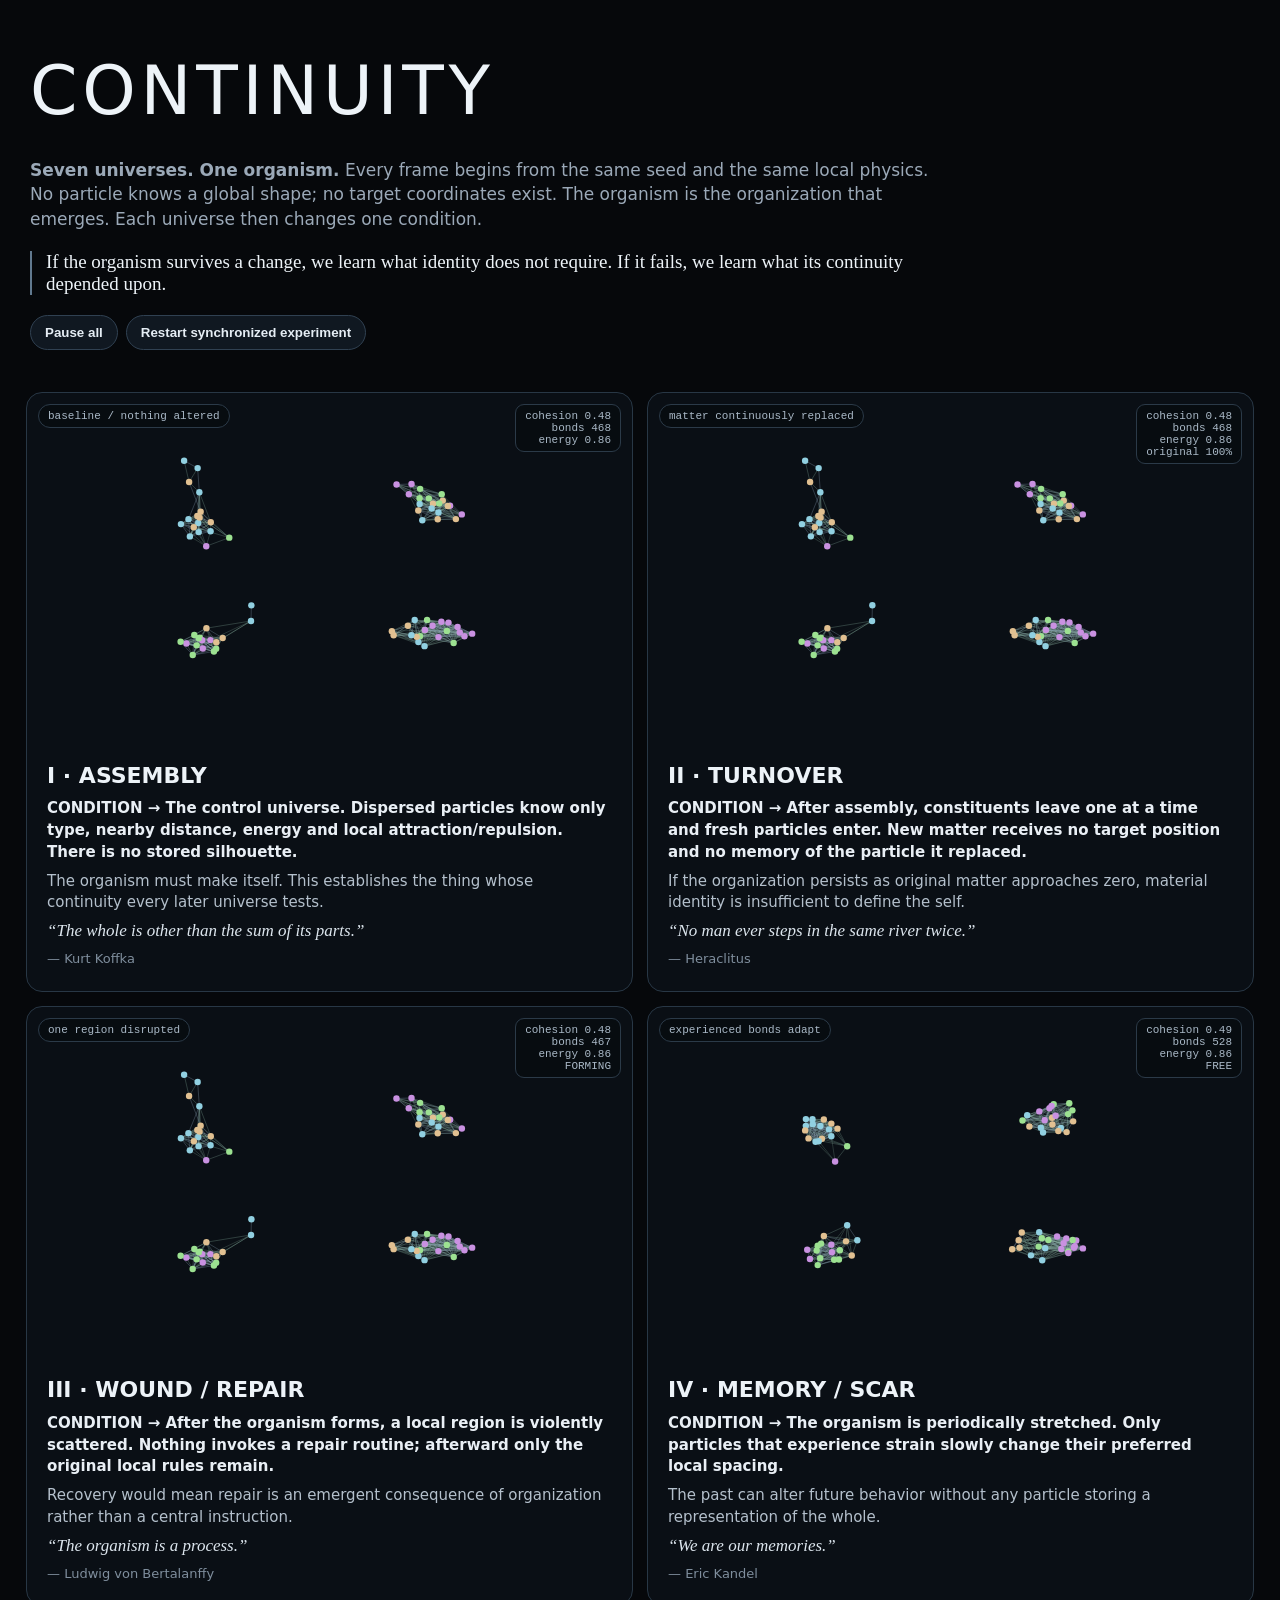
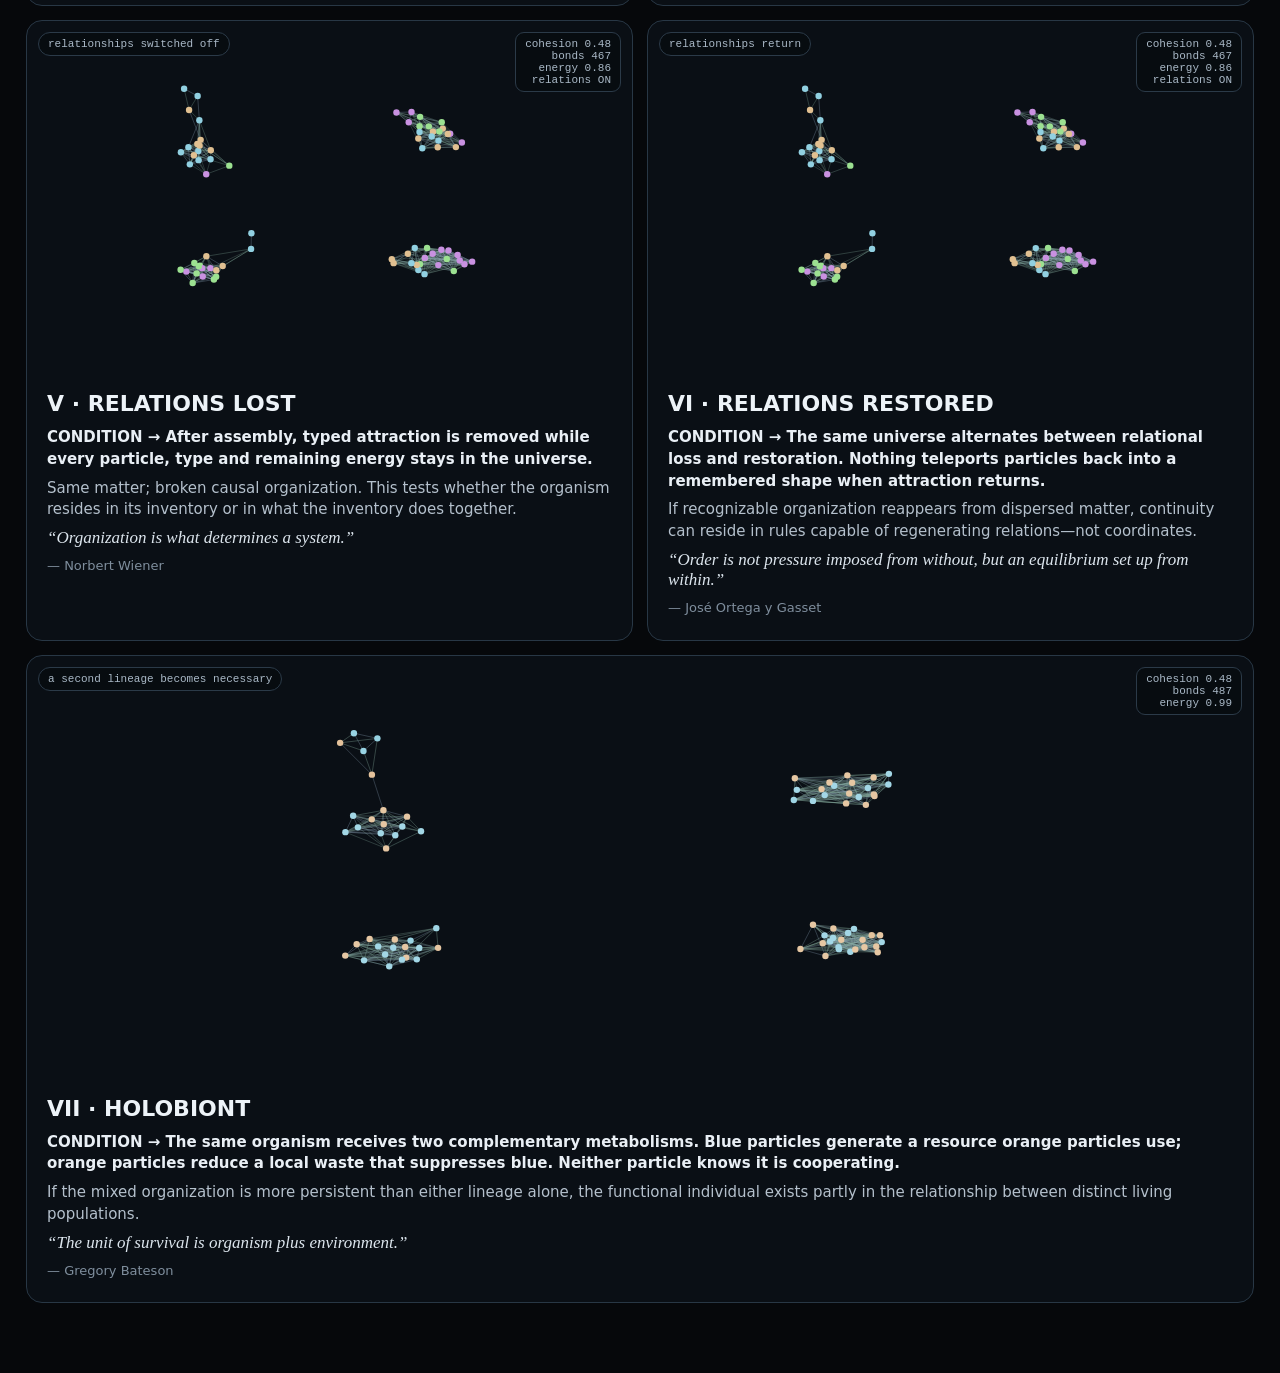
==== commit ec348673: "Implement seven-universe Continuity experiment" ====
--- a/index.html
+++ b/index.html
@@ -1,42 +1,34 @@
-<!doctype html><html><head><meta charset="utf-8"><meta name="viewport" content="width=device-width,initial-scale=1,viewport-fit=cover"><title>Continuity — Same Organism, Different Universes</title><style>
-:root{color-scheme:dark}*{box-sizing:border-box}body{margin:0;background:#06080b;color:#edf3f8;font:15px/1.45 system-ui,-apple-system,sans-serif}header{max-width:1300px;margin:auto;padding:42px 20px 20px}h1{font-size:clamp(34px,6vw,68px);font-weight:430;letter-spacing:.06em;margin:0}.dek{max-width:950px;color:#9eacba;font-size:17px}.law{max-width:950px;font:19px Georgia,serif;border-left:2px solid #60788d;padding-left:14px}.controls{display:flex;gap:8px;margin:20px 0}button{background:#101821;color:#e5edf4;border:1px solid #304152;border-radius:99px;padding:9px 14px;font-weight:650}.grid{max-width:1300px;margin:auto;padding:0 16px 70px;display:grid;grid-template-columns:repeat(2,1fr);gap:14px}.card{background:#0a0f15;border:1px solid #283745;border-radius:16px;overflow:hidden}.stage{height:350px;position:relative}canvas{width:100%;height:100%;display:block}.badge,.metric{position:absolute;top:11px;background:#080c10d9;border:1px solid #2b3a48;border-radius:99px;padding:5px 9px;font:11px ui-monospace,monospace;color:#aab9c7}.badge{left:11px}.metric{right:11px;border-radius:9px;white-space:pre;text-align:right}.copy{padding:16px 19px 20px}.copy h2{margin:0 0 5px;font-size:21px}.copy p{margin:7px 0;color:#b4c0cc}.change{color:#e8eef4!important;font-weight:650}.quote{font:italic 17px Georgia,serif!important;color:#dce5ed!important}.who{color:#7e8d9b;font-size:13px}.wide{grid-column:1/-1}.wide .stage{height:420px}@media(max-width:760px){.grid{grid-template-columns:1fr}.wide{grid-column:auto}.stage,.wide .stage{height:345px}}</style></head><body>
-<header><h1>CONTINUITY</h1><p class="dek">Ten parallel universes. Every universe begins with the <b>same self-organizing organism</b>: the same particle chemistry, the same local interaction law, and the same initial seed. Then exactly one condition changes. No node knows the organism's shape. There is no target geometry. The organism must continuously make itself from local interactions.</p><p class="law">The control is not a different simulation. It is the same organism before we change one law of its universe.</p><div class="controls"><button id="pause">Pause all</button><button id="reset">Restart synchronized experiment</button></div></header><main class="grid" id="grid"></main>
+<!doctype html><html><head><meta charset="utf-8"><meta name="viewport" content="width=device-width,initial-scale=1,viewport-fit=cover"><title>Continuity — Seven Universes</title><style>
+:root{color-scheme:dark}*{box-sizing:border-box}body{margin:0;background:#06080b;color:#edf3f8;font:15px/1.45 system-ui,-apple-system,sans-serif}header{max-width:1260px;margin:auto;padding:42px 20px 22px}h1{font-size:clamp(36px,6vw,68px);font-weight:430;letter-spacing:.07em;margin:0}.dek{max-width:900px;color:#9ba9b8;font-size:17px}.law{font:19px Georgia,serif;max-width:900px;border-left:2px solid #61798f;padding-left:14px}.controls{display:flex;gap:8px;margin:20px 0}button{background:#101821;color:#e5edf4;border:1px solid #304152;border-radius:99px;padding:9px 14px;font-weight:650}.grid{max-width:1260px;margin:auto;padding:0 16px 70px;display:grid;grid-template-columns:repeat(2,1fr);gap:14px}.card{background:#0a0f15;border:1px solid #283745;border-radius:16px;overflow:hidden}.stage{height:350px;position:relative}canvas{width:100%;height:100%;display:block}.badge,.metric{position:absolute;top:11px;background:#080c10dd;border:1px solid #2b3a48;padding:5px 9px;color:#aab9c7;font:11px ui-monospace,monospace}.badge{left:11px;border-radius:99px}.metric{right:11px;border-radius:9px;white-space:pre;text-align:right}.copy{padding:17px 20px 21px}.copy h2{font-size:22px;margin:0 0 5px}.copy p{margin:7px 0;color:#b4c0cc}.change{color:#e9eff5!important;font-weight:650}.quote{font:italic 17px Georgia,serif!important;color:#dce5ed!important}.who{font-size:13px;color:#7f8e9d}.wide{grid-column:1/-1}.wide .stage{height:420px}@media(max-width:760px){.grid{grid-template-columns:1fr}.wide{grid-column:auto}.stage,.wide .stage{height:345px}}</style></head><body>
+<header><h1>CONTINUITY</h1><p class="dek"><b>Seven universes. One organism.</b> Every frame begins from the same seed and the same local physics. No particle knows a global shape; no target coordinates exist. The organism is the organization that emerges. Each universe then changes one condition.</p><p class="law">If the organism survives a change, we learn what identity does not require. If it fails, we learn what its continuity depended upon.</p><div class="controls"><button id="pause">Pause all</button><button onclick="location.reload()">Restart synchronized experiment</button></div></header><main class="grid" id="grid"></main>
 <script>
-const TAU=Math.PI*2,N=72;let paused=false;
-const experiments=[
-["CONTROL","Nothing changed","Baseline universe. The organism forms from four particle chemistries with short-range repulsion, typed attraction, energy throughput, and adaptive local bonds.","If the same organization repeatedly emerges from only local interactions, the form is an attractor of the rules.","“The whole is other than the sum of its parts.”","Kurt Koffka","control"],
-["TURNOVER","Matter is replaced","Every 0.7 seconds one constituent is removed and fresh matter enters from the environment. The newcomer has no stored coordinates or global instructions.","If organization persists while original matter approaches zero, continuity cannot require identical material.","“No man ever steps in the same river twice.”","Heraclitus","turnover"],
-["WOUND","A region is destroyed","A moving local injury deletes interactions and scatters particles. The underlying chemistry is unchanged afterward.","If the structure reforms, repair belongs to distributed relationships rather than a central repairman.","“The organism is a process.”","Ludwig von Bertalanffy","wound"],
-["SCAR","Local history changes bonds","For part of each cycle the organism is mechanically stretched. Only bonds experiencing strain alter their preferred distance.","The same organism can carry its past as altered local response without a central memory file.","“We are our memories.”","Eric Kandel","scar"],
-["STARVATION","Energy input stops","The organism uses the same particles and forces, but environmental energy periodically disappears. Bond strength becomes energy-dependent.","If matter remains while organization fades, maintenance—not substance alone—is part of being alive.","“Life is a relationship among molecules and not a property of any one molecule.”","Linus Pauling","starve"],
-["IMMUNE SHIFT","Compatibility narrows","The organism is unchanged except that cross-type affinity becomes more selective. Foreign particles are periodically injected.","A functional self/other boundary can arise from local acceptance rules without a boundary object.","“The boundary of a living system is not simply its skin.”","Francisco Varela","immune"],
-["FISSION","Growth pressure rises","Energy surplus increases local outward pressure after the organism forms. No command tells it to divide.","If one continuous organization branches into two persistent descendants, identity has no uniquely privileged copy.","“Everything flows.”","Heraclitus","fission"],
-["FUSION","A second copy arrives","After formation, a second organism generated by the same rules enters the frame. Cross-organism particles are not labeled as foreign.","Whether there are one or two selves becomes a dynamical outcome rather than a variable we declare.","“Nature makes no jumps.”","G. W. Leibniz","fusion"],
-["SYMBIONT","A second chemistry becomes necessary","Half the particles gain a complementary metabolism: one type produces a resource the other needs; the other removes inhibitory waste.","The stable individual can migrate upward from one lineage to a relationship between lineages.","“The unit of survival is organism plus environment.”","Gregory Bateson","symbiosis"],
-["RELATIONS OFF","Attraction is removed","At mid-cycle, all particles remain and keep their types, energy and positions, but typed attraction is switched off; later it returns.","This is the sharp test: preserve the matter, remove the relation. What disappears—and what comes back?","“Organization is what determines a system.”","Norbert Wiener","relations"]
+const TAU=Math.PI*2,N=76;let paused=false;
+const D=[
+["I · ASSEMBLY","baseline / nothing altered","The control universe. Dispersed particles know only type, nearby distance, energy and local attraction/repulsion. There is no stored silhouette.","The organism must make itself. This establishes the thing whose continuity every later universe tests.","“The whole is other than the sum of its parts.”","Kurt Koffka","assembly"],
+["II · TURNOVER","matter continuously replaced","After assembly, constituents leave one at a time and fresh particles enter. New matter receives no target position and no memory of the particle it replaced.","If the organization persists as original matter approaches zero, material identity is insufficient to define the self.","“No man ever steps in the same river twice.”","Heraclitus","turnover"],
+["III · WOUND / REPAIR","one region disrupted","After the organism forms, a local region is violently scattered. Nothing invokes a repair routine; afterward only the original local rules remain.","Recovery would mean repair is an emergent consequence of organization rather than a central instruction.","“The organism is a process.”","Ludwig von Bertalanffy","wound"],
+["IV · MEMORY / SCAR","experienced bonds adapt","The organism is periodically stretched. Only particles that experience strain slowly change their preferred local spacing.","The past can alter future behavior without any particle storing a representation of the whole.","“We are our memories.”","Eric Kandel","memory"],
+["V · RELATIONS LOST","relationships switched off","After assembly, typed attraction is removed while every particle, type and remaining energy stays in the universe.","Same matter; broken causal organization. This tests whether the organism resides in its inventory or in what the inventory does together.","“Organization is what determines a system.”","Norbert Wiener","lost"],
+["VI · RELATIONS RESTORED","relationships return","The same universe alternates between relational loss and restoration. Nothing teleports particles back into a remembered shape when attraction returns.","If recognizable organization reappears from dispersed matter, continuity can reside in rules capable of regenerating relations—not coordinates.","“Order is not pressure imposed from without, but an equilibrium set up from within.”","José Ortega y Gasset","restored"],
+["VII · HOLOBIONT","a second lineage becomes necessary","The same organism receives two complementary metabolisms. Blue particles generate a resource orange particles use; orange particles reduce a local waste that suppresses blue. Neither particle knows it is cooperating.","If the mixed organization is more persistent than either lineage alone, the functional individual exists partly in the relationship between distinct living populations.","“The unit of survival is organism plus environment.”","Gregory Bateson","holo"]
 ];
-const grid=document.querySelector("#grid");experiments.forEach((d,i)=>grid.insertAdjacentHTML("beforeend",'<article class="card '+(i===9?"wide":"")+'"><div class="stage"><canvas id="c'+i+'"></canvas><span class="badge">'+d[1]+'</span><span class="metric" id="m'+i+'"></span></div><div class="copy"><h2>'+d[0]+'</h2><p class="change">ONE CHANGE → '+d[2]+'</p><p>'+d[3]+'</p><p class="quote">'+d[4]+'</p><span class="who">— '+d[5]+'</span></div></article>'));
+const grid=document.querySelector("#grid");D.forEach((d,i)=>grid.insertAdjacentHTML("beforeend",'<article class="card '+(i===6?"wide":"")+'"><div class="stage"><canvas id="c'+i+'"></canvas><span class="badge">'+d[1]+'</span><span class="metric" id="m'+i+'"></span></div><div class="copy"><h2>'+d[0]+'</h2><p class="change">CONDITION → '+d[2]+'</p><p>'+d[3]+'</p><p class="quote">'+d[4]+'</p><span class="who">— '+d[5]+'</span></div></article>'));
 function rng(seed){let s=seed>>>0;return()=>((s=Math.imul(s,1664525)+1013904223>>>0)/4294967296)}
-const AFF=[[.70,.48,-.20,.25],[.48,.66,.38,-.16],[-.20,.38,.72,.46],[.25,-.16,.46,.68]];
-function makeSim(idx,mode){let R=rng(424242),P=[],t=0,last=performance.now(),original=N,c=document.querySelector("#c"+idx),ctx=c.getContext("2d"),metric=document.querySelector("#m"+idx),injured=false;
-function newP(i,x,y){return{x:x??(.18+.64*R()),y:y??(.18+.64*R()),vx:(R()-.5)*.01,vy:(R()-.5)*.01,type:i%4,e:.82,mem:.075,orig:true,group:0}}
-for(let i=0;i<N;i++)P.push(newP(i));
-function affinity(a,b){let q=AFF[a.type][b.type];if(mode==="immune"&&a.type!==b.type)q-=.22;if(mode==="symbiosis"){if((a.type<2)!==(b.type<2))q+=.28}return q}
-function step(dt){t+=dt;let ax=new Float32Array(P.length),ay=new Float32Array(P.length),bonds=0,relOff=mode==="relations"&&(t%14)>7,feed=!(mode==="starve"&&(t%14)>7);
-for(let i=0;i<P.length;i++)for(let j=i+1;j<P.length;j++){let A=P[i],B=P[j],dx=B.x-A.x,dy=B.y-A.y,d=Math.hypot(dx,dy)+1e-5;if(d>.19)continue;let ux=dx/d,uy=dy/d,q=0;if(d<.028)q=-2.3*(.028-d)/.028;else if(!relOff){let z=(d-.028)/.162;q=affinity(A,B)*Math.sin(Math.PI*z)*Math.min(A.e,B.e);if(mode==="scar"){let rest=(A.mem+B.mem)/2;q+=1.5*(d-rest)}}ax[i]+=q*ux*.5;ay[i]+=q*uy*.5;ax[j]-=q*ux*.5;ay[j]-=q*uy*.5;if(!relOff&&d<.09&&affinity(A,B)>.2)bonds++;
-if(mode==="symbiosis"&&d<.095&&((A.type<2)!==(B.type<2))){A.e=Math.min(1,A.e+.025*dt);B.e=Math.min(1,B.e+.025*dt)}}
-for(let i=0;i<P.length;i++){let p=P[i];if(feed)p.e=Math.min(1,p.e+.014*dt);p.e=Math.max(0,p.e-.006*dt);if(mode==="scar"&&(t%12)>4&&(t%12)<7){let s=p.x<.5?-1:1;ax[i]+=s*.06;if(Math.abs(p.x-.5)>.12)p.mem=Math.min(.12,p.mem+.005*dt)}
-if(mode==="fission"&&t>8){ax[i]+=(p.x<.5?-.022:.022)}
-ax[i]+=(.5-p.x)*.004;ay[i]+=(.5-p.y)*.004;p.vx=(p.vx+ax[i]*dt)*.966;p.vy=(p.vy+ay[i]*dt)*.966;p.x+=p.vx*dt;p.y+=p.vy*dt;if(p.x<.02||p.x>.98)p.vx*=-1;if(p.y<.02||p.y>.98)p.vy*=-1;p.x=Math.max(.02,Math.min(.98,p.x));p.y=Math.max(.02,Math.min(.98,p.y))}
-if(mode==="turnover"&&Math.floor(t/0.7)!==Math.floor((t-dt)/0.7)){let q=Math.floor(R()*P.length);P[q]=newP(q,R()<.5?.04:.96,.12+.76*R());P[q].orig=false;original=Math.max(0,original-1)}
-if(mode==="wound"&&!injured&&t>7){injured=true;for(const p of P)if(p.x>.47&&p.y<.58){p.x=.78+.15*R();p.y=.1+.28*R();p.vx=(R()-.5)*.15;p.vy=(R()-.5)*.15}}
-if(mode==="fusion"&&P.length===N&&t>7){for(let i=0;i<N;i++){let p=newP(i,.73+(R()-.5)*.22,.5+(R()-.5)*.38);p.group=1;p.orig=false;P.push(p)}}
-if(mode==="immune"&&Math.floor(t/2.2)!==Math.floor((t-dt)/2.2)){for(let k=0;k<4;k++){let p=newP(k,.04,.2+.6*R());p.type=(k+2)%4;p.orig=false;P.push(p)}while(P.length>N+16)P.splice(N,1)}
-return {bonds,relOff,feed}}
-function draw(S){let w=c.clientWidth,h=c.clientHeight,dpr=devicePixelRatio||1;if(c.width!==w*dpr||c.height!==h*dpr){c.width=w*dpr;c.height=h*dpr;ctx.setTransform(dpr,0,0,dpr,0,0)}ctx.clearRect(0,0,w,h);let near=0,mix=0,E=0,cx=0,cy=0;for(const p of P){cx+=p.x;cy+=p.y;E+=p.e}cx/=P.length;cy/=P.length;
-for(let i=0;i<P.length;i++)for(let j=i+1;j<P.length;j++){let A=P[i],B=P[j],dx=B.x-A.x,dy=B.y-A.y,d=Math.hypot(dx,dy);if(!S.relOff&&d<.09&&affinity(A,B)>.2){ctx.globalAlpha=.12+.28*Math.max(0,affinity(A,B));ctx.strokeStyle=A.type===B.type?"#8ca2b6":"#80aa9f";ctx.beginPath();ctx.moveTo(A.x*w,A.y*h);ctx.lineTo(B.x*w,B.y*h);ctx.stroke();near++;if(A.type!==B.type)mix++}}
-ctx.globalAlpha=1;for(const p of P){ctx.beginPath();ctx.arc(p.x*w,p.y*h,3.1,0,TAU);let hue=[195,35,112,282][p.type];if(mode==="turnover"&&!p.orig)hue=48;if(mode==="fusion"&&p.group)hue+=25;ctx.fillStyle="hsl("+hue+" 55% "+(42+36*p.e)+"%)";ctx.fill()}
-let spread=0;for(const p of P)spread+=Math.hypot(p.x-cx,p.y-cy);spread/=P.length;let cohesion=Math.max(0,1-spread*2);metric.textContent="cohesion "+cohesion.toFixed(2)+"\nbonds "+S.bonds+"\nenergy "+(E/P.length).toFixed(2)+(mode==="turnover"?"\noriginal "+Math.round(100*original/N)+"%":"")+(mode==="relations"?"\nrelations "+(S.relOff?"OFF":"ON"):"")+(mode==="starve"?"\ninput "+(S.feed?"ON":"OFF"):"")}
-function frame(now){let dt=Math.min(.025,(now-last)/1000);last=now;if(!paused){let S;for(let k=0;k<2;k++)S=step(dt/2);draw(S)}requestAnimationFrame(frame)}requestAnimationFrame(frame)}
-experiments.forEach((d,i)=>makeSim(i,d[6]));document.querySelector("#pause").onclick=e=>{paused=!paused;e.target.textContent=paused?"Resume all":"Pause all"};document.querySelector("#reset").onclick=()=>location.reload();
+const A=[[.72,.50,-.18,.28],[.50,.67,.40,-.14],[-.18,.40,.74,.47],[.28,-.14,.47,.69]];
+function run(idx,mode){let R=rng(717171),P=[],t=0,last=performance.now(),orig=N,wounded=false,c=document.querySelector("#c"+idx),ctx=c.getContext("2d"),metric=document.querySelector("#m"+idx);
+function particle(i,x,y){return{x:x??(.12+.76*R()),y:y??(.12+.76*R()),vx:(R()-.5)*.01,vy:(R()-.5)*.01,type:i%4,e:.85,mem:.073,orig:true,lineage:i%2}}
+for(let i=0;i<N;i++)P.push(particle(i));
+function aff(a,b){let q=A[a.type][b.type];if(mode==="holo"&&a.lineage!==b.lineage)q+=.20;return q}
+function step(dt){t+=dt;let ax=new Float32Array(P.length),ay=new Float32Array(P.length),bonds=0,phase=t%14,off=(mode==="lost"&&phase>6)||(mode==="restored"&&phase>5&&phase<9);
+for(let i=0;i<P.length;i++)for(let j=i+1;j<P.length;j++){let p=P[i],q=P[j],dx=q.x-p.x,dy=q.y-p.y,d=Math.hypot(dx,dy)+1e-5;if(d>.19)continue;let ux=dx/d,uy=dy/d,F=0;if(d<.028)F=-2.25*(.028-d)/.028;else if(!off){let z=(d-.028)/.162,F0=aff(p,q)*Math.sin(Math.PI*z)*Math.min(p.e,q.e),rest=(p.mem+q.mem)/2;F=F0+(mode==="memory"?.8*(d-rest):0)}ax[i]+=F*ux*.5;ay[i]+=F*uy*.5;ax[j]-=F*ux*.5;ay[j]-=F*uy*.5;if(!off&&d<.09&&aff(p,q)>.2)bonds++;
+if(mode==="holo"&&d<.095&&p.lineage!==q.lineage){p.e=Math.min(1,p.e+.024*dt);q.e=Math.min(1,q.e+.024*dt)}}
+for(let i=0;i<P.length;i++){let p=P[i];p.e=Math.max(0,Math.min(1,p.e+.007*dt));if(mode==="holo")p.e=Math.max(0,p.e-.004*dt);if(mode==="memory"&&phase>5&&phase<8){ax[i]+=(p.x<.5?-.055:.055);if(Math.abs(p.x-.5)>.11)p.mem=Math.min(.12,p.mem+.004*dt)}ax[i]+=(.5-p.x)*.004;ay[i]+=(.5-p.y)*.004;p.vx=(p.vx+ax[i]*dt)*.966;p.vy=(p.vy+ay[i]*dt)*.966;p.x+=p.vx*dt;p.y+=p.vy*dt;if(p.x<.02||p.x>.98)p.vx*=-1;if(p.y<.02||p.y>.98)p.vy*=-1;p.x=Math.max(.02,Math.min(.98,p.x));p.y=Math.max(.02,Math.min(.98,p.y))}
+if(mode==="turnover"&&t>5&&Math.floor(t/.7)!==Math.floor((t-dt)/.7)){let q=Math.floor(R()*N);P[q]=particle(q,R()<.5?.035:.965,.12+.76*R());P[q].orig=false;orig=Math.max(0,orig-1)}
+if(mode==="wound"&&!wounded&&t>7){wounded=true;for(const p of P)if(p.x>.49&&p.y<.6){p.x=.79+.15*R();p.y=.1+.32*R();p.vx=(R()-.5)*.18;p.vy=(R()-.5)*.18}}
+return{bonds,off,phase}}
+function draw(s){let w=c.clientWidth,h=c.clientHeight,dpr=devicePixelRatio||1;if(c.width!==w*dpr||c.height!==h*dpr){c.width=w*dpr;c.height=h*dpr;ctx.setTransform(dpr,0,0,dpr,0,0)}ctx.clearRect(0,0,w,h);let E=0,cx=0,cy=0;
+for(let i=0;i<P.length;i++)for(let j=i+1;j<P.length;j++){let p=P[i],q=P[j],dx=q.x-p.x,dy=q.y-p.y,d=Math.hypot(dx,dy);if(!s.off&&d<.09&&aff(p,q)>.2){ctx.globalAlpha=.16+.25*Math.max(0,aff(p,q));ctx.strokeStyle=p.lineage===q.lineage?"#8399ad":"#8db5a6";ctx.beginPath();ctx.moveTo(p.x*w,p.y*h);ctx.lineTo(q.x*w,q.y*h);ctx.stroke()}}
+ctx.globalAlpha=1;for(const p of P){E+=p.e;cx+=p.x;cy+=p.y;ctx.beginPath();ctx.arc(p.x*w,p.y*h,3.2,0,TAU);let hue=mode==="holo"?(p.lineage?32:193):[193,35,112,282][p.type];if(mode==="turnover"&&!p.orig)hue=52;ctx.fillStyle="hsl("+hue+" 57% "+(45+32*p.e)+"%)";ctx.fill()}cx/=P.length;cy/=P.length;let spread=0;for(const p of P)spread+=Math.hypot(p.x-cx,p.y-cy);spread/=P.length;let cohesion=Math.max(0,1-spread*2);let status=mode==="lost"||mode==="restored"?"\nrelations "+(s.off?"OFF":"ON"):"";if(mode==="turnover")status+="\noriginal "+Math.round(orig/N*100)+"%";if(mode==="wound")status+="\n"+(wounded?"POST-WOUND":"FORMING");if(mode==="memory")status+="\n"+(s.phase>5&&s.phase<8?"STRAIN":"FREE");metric.textContent="cohesion "+cohesion.toFixed(2)+"\nbonds "+s.bonds+"\nenergy "+(E/P.length).toFixed(2)+status}
+function frame(now){let dt=Math.min(.025,(now-last)/1000);last=now;if(!paused){let s;for(let k=0;k<2;k++)s=step(dt/2);draw(s)}requestAnimationFrame(frame)}requestAnimationFrame(frame)}
+D.forEach((d,i)=>run(i,d[6]));document.querySelector("#pause").onclick=e=>{paused=!paused;e.target.textContent=paused?"Resume all":"Pause all"};
 </script></body></html>
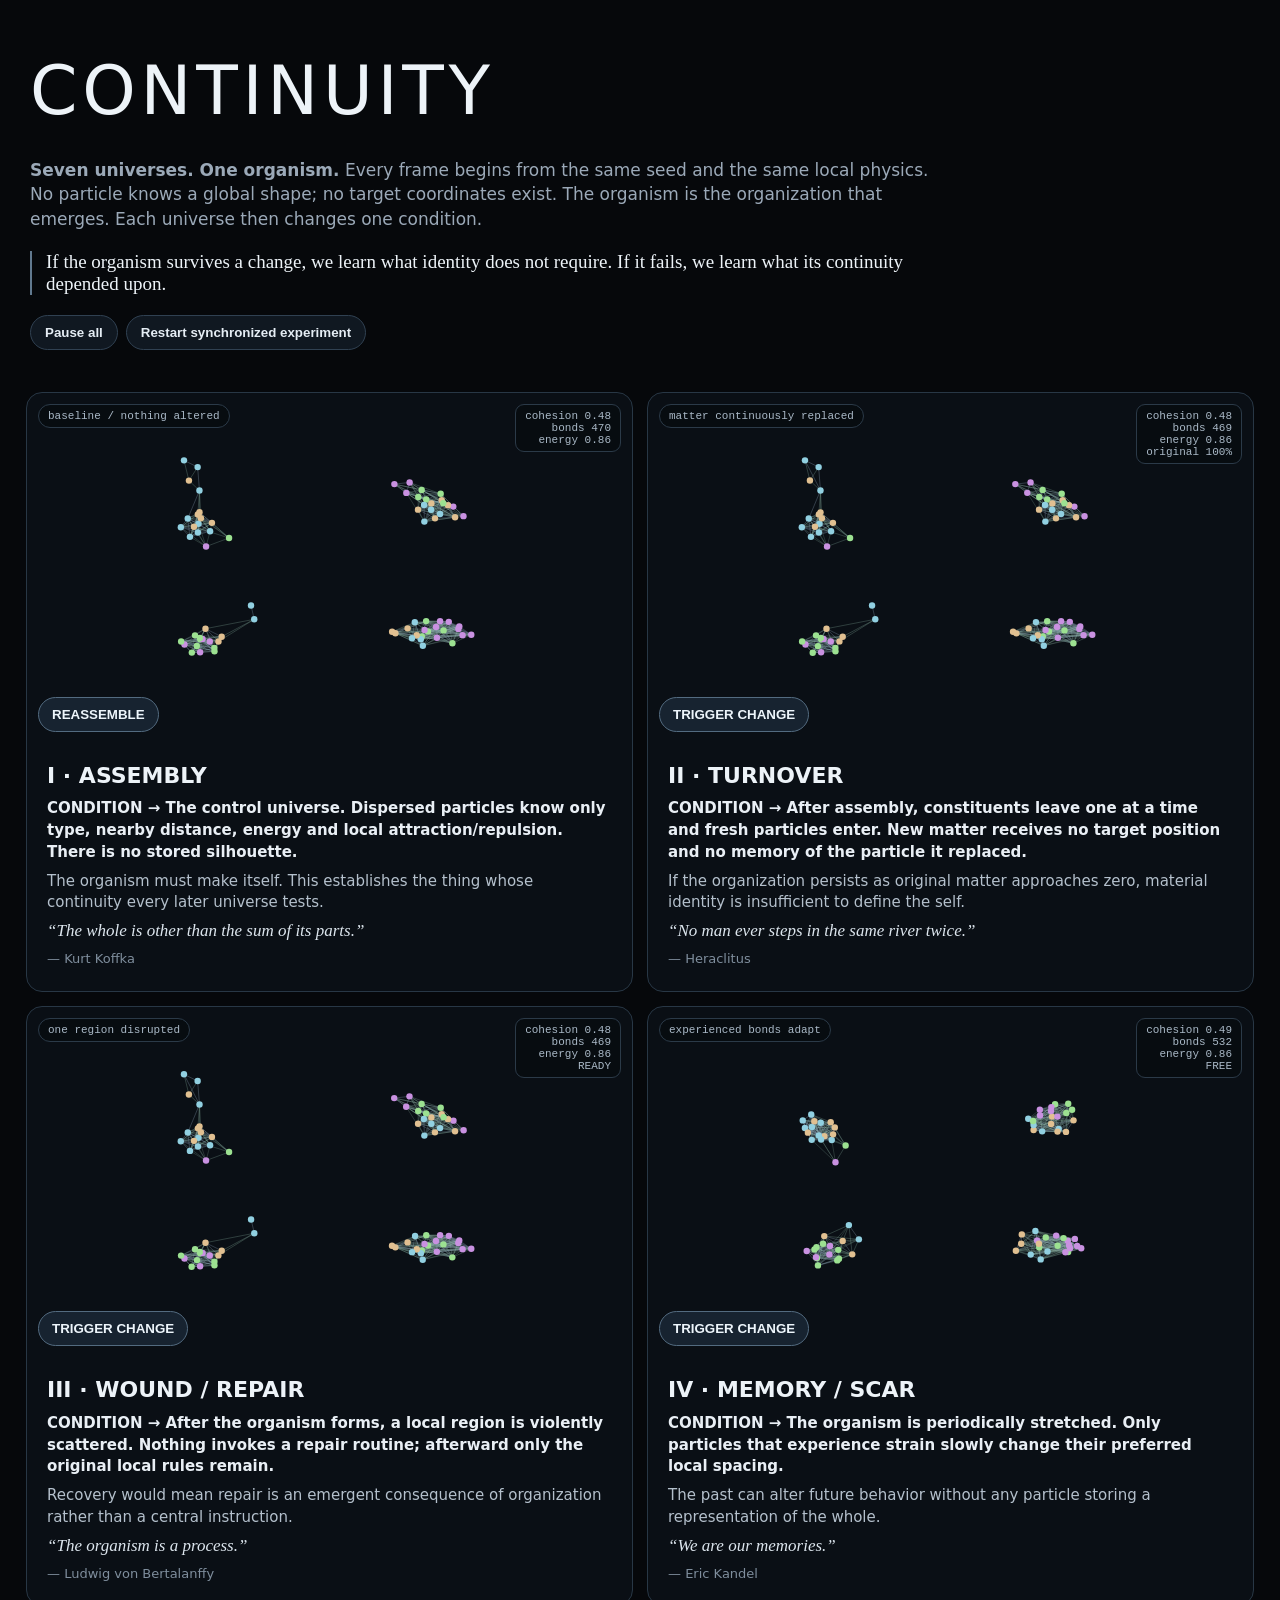
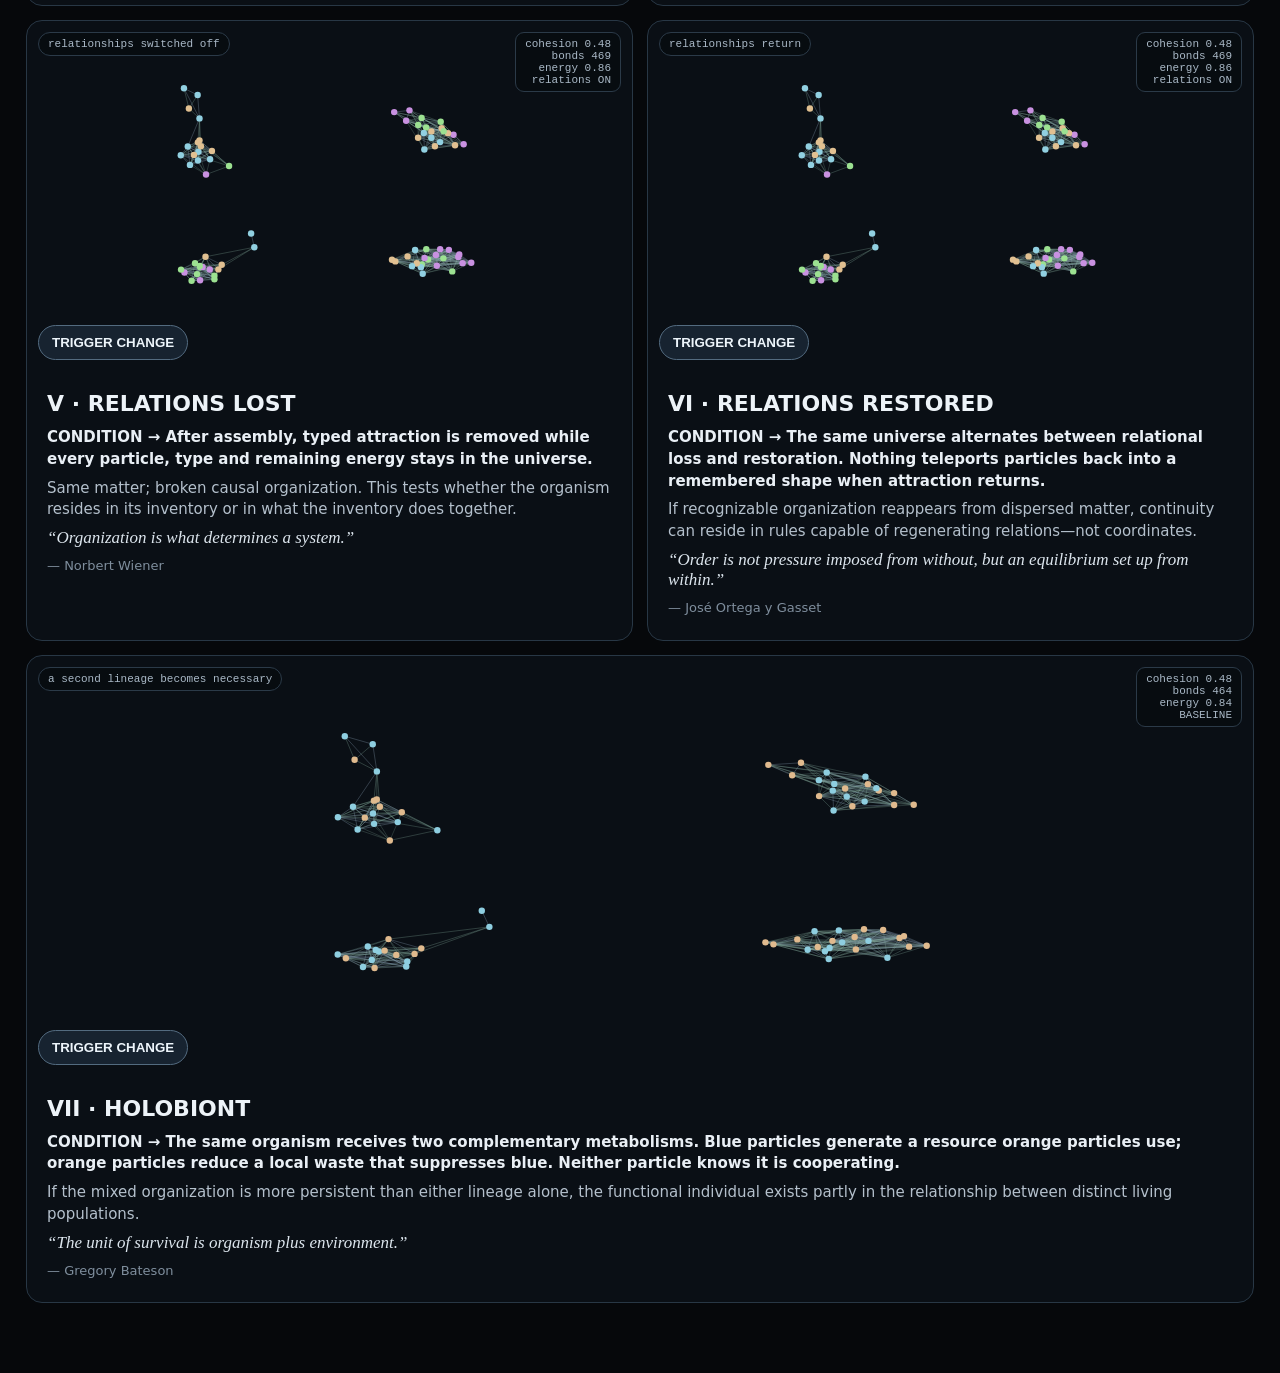
==== commit de625a5e: "Add explicit experiment triggers to seven universes" ====
--- a/index.html
+++ b/index.html
@@ -1,5 +1,5 @@
 <!doctype html><html><head><meta charset="utf-8"><meta name="viewport" content="width=device-width,initial-scale=1,viewport-fit=cover"><title>Continuity — Seven Universes</title><style>
-:root{color-scheme:dark}*{box-sizing:border-box}body{margin:0;background:#06080b;color:#edf3f8;font:15px/1.45 system-ui,-apple-system,sans-serif}header{max-width:1260px;margin:auto;padding:42px 20px 22px}h1{font-size:clamp(36px,6vw,68px);font-weight:430;letter-spacing:.07em;margin:0}.dek{max-width:900px;color:#9ba9b8;font-size:17px}.law{font:19px Georgia,serif;max-width:900px;border-left:2px solid #61798f;padding-left:14px}.controls{display:flex;gap:8px;margin:20px 0}button{background:#101821;color:#e5edf4;border:1px solid #304152;border-radius:99px;padding:9px 14px;font-weight:650}.grid{max-width:1260px;margin:auto;padding:0 16px 70px;display:grid;grid-template-columns:repeat(2,1fr);gap:14px}.card{background:#0a0f15;border:1px solid #283745;border-radius:16px;overflow:hidden}.stage{height:350px;position:relative}canvas{width:100%;height:100%;display:block}.badge,.metric{position:absolute;top:11px;background:#080c10dd;border:1px solid #2b3a48;padding:5px 9px;color:#aab9c7;font:11px ui-monospace,monospace}.badge{left:11px;border-radius:99px}.metric{right:11px;border-radius:9px;white-space:pre;text-align:right}.copy{padding:17px 20px 21px}.copy h2{font-size:22px;margin:0 0 5px}.copy p{margin:7px 0;color:#b4c0cc}.change{color:#e9eff5!important;font-weight:650}.quote{font:italic 17px Georgia,serif!important;color:#dce5ed!important}.who{font-size:13px;color:#7f8e9d}.wide{grid-column:1/-1}.wide .stage{height:420px}@media(max-width:760px){.grid{grid-template-columns:1fr}.wide{grid-column:auto}.stage,.wide .stage{height:345px}}</style></head><body>
+:root{color-scheme:dark}*{box-sizing:border-box}body{margin:0;background:#06080b;color:#edf3f8;font:15px/1.45 system-ui,-apple-system,sans-serif}header{max-width:1260px;margin:auto;padding:42px 20px 22px}h1{font-size:clamp(36px,6vw,68px);font-weight:430;letter-spacing:.07em;margin:0}.dek{max-width:900px;color:#9ba9b8;font-size:17px}.law{font:19px Georgia,serif;max-width:900px;border-left:2px solid #61798f;padding-left:14px}.controls{display:flex;gap:8px;margin:20px 0}button{background:#101821;color:#e5edf4;border:1px solid #304152;border-radius:99px;padding:9px 14px;font-weight:650}.grid{max-width:1260px;margin:auto;padding:0 16px 70px;display:grid;grid-template-columns:repeat(2,1fr);gap:14px}.card{background:#0a0f15;border:1px solid #283745;border-radius:16px;overflow:hidden}.stage{height:350px;position:relative}canvas{width:100%;height:100%;display:block}.badge,.metric{position:absolute;top:11px;background:#080c10dd;border:1px solid #2b3a48;padding:5px 9px;color:#aab9c7;font:11px ui-monospace,monospace}.badge{left:11px;border-radius:99px}.trigger{position:absolute;left:11px;bottom:11px;background:#172330;color:#edf5fb;border:1px solid #536b80;border-radius:99px;padding:9px 13px;font-weight:750;z-index:3}.trigger:active{transform:scale(.97)}.metric{right:11px;border-radius:9px;white-space:pre;text-align:right}.copy{padding:17px 20px 21px}.copy h2{font-size:22px;margin:0 0 5px}.copy p{margin:7px 0;color:#b4c0cc}.change{color:#e9eff5!important;font-weight:650}.quote{font:italic 17px Georgia,serif!important;color:#dce5ed!important}.who{font-size:13px;color:#7f8e9d}.wide{grid-column:1/-1}.wide .stage{height:420px}@media(max-width:760px){.grid{grid-template-columns:1fr}.wide{grid-column:auto}.stage,.wide .stage{height:345px}}</style></head><body>
 <header><h1>CONTINUITY</h1><p class="dek"><b>Seven universes. One organism.</b> Every frame begins from the same seed and the same local physics. No particle knows a global shape; no target coordinates exist. The organism is the organization that emerges. Each universe then changes one condition.</p><p class="law">If the organism survives a change, we learn what identity does not require. If it fails, we learn what its continuity depended upon.</p><div class="controls"><button id="pause">Pause all</button><button onclick="location.reload()">Restart synchronized experiment</button></div></header><main class="grid" id="grid"></main>
 <script>
 const TAU=Math.PI*2,N=76;let paused=false;
@@ -12,23 +12,23 @@
 ["VI · RELATIONS RESTORED","relationships return","The same universe alternates between relational loss and restoration. Nothing teleports particles back into a remembered shape when attraction returns.","If recognizable organization reappears from dispersed matter, continuity can reside in rules capable of regenerating relations—not coordinates.","“Order is not pressure imposed from without, but an equilibrium set up from within.”","José Ortega y Gasset","restored"],
 ["VII · HOLOBIONT","a second lineage becomes necessary","The same organism receives two complementary metabolisms. Blue particles generate a resource orange particles use; orange particles reduce a local waste that suppresses blue. Neither particle knows it is cooperating.","If the mixed organization is more persistent than either lineage alone, the functional individual exists partly in the relationship between distinct living populations.","“The unit of survival is organism plus environment.”","Gregory Bateson","holo"]
 ];
-const grid=document.querySelector("#grid");D.forEach((d,i)=>grid.insertAdjacentHTML("beforeend",'<article class="card '+(i===6?"wide":"")+'"><div class="stage"><canvas id="c'+i+'"></canvas><span class="badge">'+d[1]+'</span><span class="metric" id="m'+i+'"></span></div><div class="copy"><h2>'+d[0]+'</h2><p class="change">CONDITION → '+d[2]+'</p><p>'+d[3]+'</p><p class="quote">'+d[4]+'</p><span class="who">— '+d[5]+'</span></div></article>'));
+const grid=document.querySelector("#grid");D.forEach((d,i)=>grid.insertAdjacentHTML("beforeend",'<article class="card '+(i===6?"wide":"")+'"><div class="stage"><canvas id="c'+i+'"></canvas><span class="badge">'+d[1]+'</span><span class="metric" id="m'+i+'"></span><button class="trigger" id="b'+i+'">'+(i===0?'REASSEMBLE':'TRIGGER CHANGE')+'</button></div><div class="copy"><h2>'+d[0]+'</h2><p class="change">CONDITION → '+d[2]+'</p><p>'+d[3]+'</p><p class="quote">'+d[4]+'</p><span class="who">— '+d[5]+'</span></div></article>'));
 function rng(seed){let s=seed>>>0;return()=>((s=Math.imul(s,1664525)+1013904223>>>0)/4294967296)}
 const A=[[.72,.50,-.18,.28],[.50,.67,.40,-.14],[-.18,.40,.74,.47],[.28,-.14,.47,.69]];
-function run(idx,mode){let R=rng(717171),P=[],t=0,last=performance.now(),orig=N,wounded=false,c=document.querySelector("#c"+idx),ctx=c.getContext("2d"),metric=document.querySelector("#m"+idx);
+function run(idx,mode){let R=rng(717171),P=[],t=0,last=performance.now(),orig=N,wounded=false,active=false,activeUntil=0,c=document.querySelector("#c"+idx),ctx=c.getContext("2d"),metric=document.querySelector("#m"+idx);
 function particle(i,x,y){return{x:x??(.12+.76*R()),y:y??(.12+.76*R()),vx:(R()-.5)*.01,vy:(R()-.5)*.01,type:i%4,e:.85,mem:.073,orig:true,lineage:i%2}}
-for(let i=0;i<N;i++)P.push(particle(i));
-function aff(a,b){let q=A[a.type][b.type];if(mode==="holo"&&a.lineage!==b.lineage)q+=.20;return q}
-function step(dt){t+=dt;let ax=new Float32Array(P.length),ay=new Float32Array(P.length),bonds=0,phase=t%14,off=(mode==="lost"&&phase>6)||(mode==="restored"&&phase>5&&phase<9);
+for(let i=0;i<N;i++)P.push(particle(i));document.querySelector("#b"+idx).onclick=()=>{if(mode==="assembly"){for(let i=0;i<P.length;i++){P[i].x=.06+.88*R();P[i].y=.06+.88*R();P[i].vx=P[i].vy=0}}else if(mode==="wound"){wounded=false;active=true;activeUntil=t+3}else{active=!active;activeUntil=t+5}};
+function aff(a,b){let q=A[a.type][b.type];if(mode==="holo"&&active&&a.lineage!==b.lineage)q+=.20;return q}
+function step(dt){t+=dt;let ax=new Float32Array(P.length),ay=new Float32Array(P.length),bonds=0,phase=t%14,off=(mode==="lost"&&active)||(mode==="restored"&&active);
 for(let i=0;i<P.length;i++)for(let j=i+1;j<P.length;j++){let p=P[i],q=P[j],dx=q.x-p.x,dy=q.y-p.y,d=Math.hypot(dx,dy)+1e-5;if(d>.19)continue;let ux=dx/d,uy=dy/d,F=0;if(d<.028)F=-2.25*(.028-d)/.028;else if(!off){let z=(d-.028)/.162,F0=aff(p,q)*Math.sin(Math.PI*z)*Math.min(p.e,q.e),rest=(p.mem+q.mem)/2;F=F0+(mode==="memory"?.8*(d-rest):0)}ax[i]+=F*ux*.5;ay[i]+=F*uy*.5;ax[j]-=F*ux*.5;ay[j]-=F*uy*.5;if(!off&&d<.09&&aff(p,q)>.2)bonds++;
-if(mode==="holo"&&d<.095&&p.lineage!==q.lineage){p.e=Math.min(1,p.e+.024*dt);q.e=Math.min(1,q.e+.024*dt)}}
-for(let i=0;i<P.length;i++){let p=P[i];p.e=Math.max(0,Math.min(1,p.e+.007*dt));if(mode==="holo")p.e=Math.max(0,p.e-.004*dt);if(mode==="memory"&&phase>5&&phase<8){ax[i]+=(p.x<.5?-.055:.055);if(Math.abs(p.x-.5)>.11)p.mem=Math.min(.12,p.mem+.004*dt)}ax[i]+=(.5-p.x)*.004;ay[i]+=(.5-p.y)*.004;p.vx=(p.vx+ax[i]*dt)*.966;p.vy=(p.vy+ay[i]*dt)*.966;p.x+=p.vx*dt;p.y+=p.vy*dt;if(p.x<.02||p.x>.98)p.vx*=-1;if(p.y<.02||p.y>.98)p.vy*=-1;p.x=Math.max(.02,Math.min(.98,p.x));p.y=Math.max(.02,Math.min(.98,p.y))}
-if(mode==="turnover"&&t>5&&Math.floor(t/.7)!==Math.floor((t-dt)/.7)){let q=Math.floor(R()*N);P[q]=particle(q,R()<.5?.035:.965,.12+.76*R());P[q].orig=false;orig=Math.max(0,orig-1)}
-if(mode==="wound"&&!wounded&&t>7){wounded=true;for(const p of P)if(p.x>.49&&p.y<.6){p.x=.79+.15*R();p.y=.1+.32*R();p.vx=(R()-.5)*.18;p.vy=(R()-.5)*.18}}
-return{bonds,off,phase}}
+if(mode==="holo"&&active&&d<.095&&p.lineage!==q.lineage){p.e=Math.min(1,p.e+.024*dt);q.e=Math.min(1,q.e+.024*dt)}}
+for(let i=0;i<P.length;i++){let p=P[i];p.e=Math.max(0,Math.min(1,p.e+.007*dt));if(mode==="holo")p.e=Math.max(0,p.e-(active?.004:.014)*dt);if(mode==="memory"&&active){ax[i]+=(p.x<.5?-.055:.055);if(Math.abs(p.x-.5)>.11)p.mem=Math.min(.12,p.mem+.004*dt)}ax[i]+=(.5-p.x)*.004;ay[i]+=(.5-p.y)*.004;p.vx=(p.vx+ax[i]*dt)*.966;p.vy=(p.vy+ay[i]*dt)*.966;p.x+=p.vx*dt;p.y+=p.vy*dt;if(p.x<.02||p.x>.98)p.vx*=-1;if(p.y<.02||p.y>.98)p.vy*=-1;p.x=Math.max(.02,Math.min(.98,p.x));p.y=Math.max(.02,Math.min(.98,p.y))}
+if(mode==="turnover"&&active&&Math.floor(t/.45)!==Math.floor((t-dt)/.45)){let q=Math.floor(R()*N);P[q]=particle(q,R()<.5?.035:.965,.12+.76*R());P[q].orig=false;orig=Math.max(0,orig-1)}
+if(mode==="wound"&&active&&!wounded){wounded=true;for(const p of P)if(p.x>.49&&p.y<.6){p.x=.79+.15*R();p.y=.1+.32*R();p.vx=(R()-.5)*.18;p.vy=(R()-.5)*.18}}
+if(activeUntil&&t>activeUntil&&mode!=="turnover"&&mode!=="lost"&&mode!=="restored"){active=false;activeUntil=0}if(mode==="wound"&&wounded)active=false;if(activeUntil&&t>activeUntil&&mode!=="turnover"&&mode!=="lost"&&mode!=="restored"){active=false;activeUntil=0}return{bonds,off,phase,active}}
 function draw(s){let w=c.clientWidth,h=c.clientHeight,dpr=devicePixelRatio||1;if(c.width!==w*dpr||c.height!==h*dpr){c.width=w*dpr;c.height=h*dpr;ctx.setTransform(dpr,0,0,dpr,0,0)}ctx.clearRect(0,0,w,h);let E=0,cx=0,cy=0;
 for(let i=0;i<P.length;i++)for(let j=i+1;j<P.length;j++){let p=P[i],q=P[j],dx=q.x-p.x,dy=q.y-p.y,d=Math.hypot(dx,dy);if(!s.off&&d<.09&&aff(p,q)>.2){ctx.globalAlpha=.16+.25*Math.max(0,aff(p,q));ctx.strokeStyle=p.lineage===q.lineage?"#8399ad":"#8db5a6";ctx.beginPath();ctx.moveTo(p.x*w,p.y*h);ctx.lineTo(q.x*w,q.y*h);ctx.stroke()}}
-ctx.globalAlpha=1;for(const p of P){E+=p.e;cx+=p.x;cy+=p.y;ctx.beginPath();ctx.arc(p.x*w,p.y*h,3.2,0,TAU);let hue=mode==="holo"?(p.lineage?32:193):[193,35,112,282][p.type];if(mode==="turnover"&&!p.orig)hue=52;ctx.fillStyle="hsl("+hue+" 57% "+(45+32*p.e)+"%)";ctx.fill()}cx/=P.length;cy/=P.length;let spread=0;for(const p of P)spread+=Math.hypot(p.x-cx,p.y-cy);spread/=P.length;let cohesion=Math.max(0,1-spread*2);let status=mode==="lost"||mode==="restored"?"\nrelations "+(s.off?"OFF":"ON"):"";if(mode==="turnover")status+="\noriginal "+Math.round(orig/N*100)+"%";if(mode==="wound")status+="\n"+(wounded?"POST-WOUND":"FORMING");if(mode==="memory")status+="\n"+(s.phase>5&&s.phase<8?"STRAIN":"FREE");metric.textContent="cohesion "+cohesion.toFixed(2)+"\nbonds "+s.bonds+"\nenergy "+(E/P.length).toFixed(2)+status}
+ctx.globalAlpha=1;for(const p of P){E+=p.e;cx+=p.x;cy+=p.y;ctx.beginPath();ctx.arc(p.x*w,p.y*h,3.2,0,TAU);let hue=mode==="holo"?(p.lineage?32:193):[193,35,112,282][p.type];if(mode==="turnover"&&!p.orig)hue=52;ctx.fillStyle="hsl("+hue+" 57% "+(45+32*p.e)+"%)";ctx.fill()}cx/=P.length;cy/=P.length;let spread=0;for(const p of P)spread+=Math.hypot(p.x-cx,p.y-cy);spread/=P.length;let cohesion=Math.max(0,1-spread*2);let status=mode==="lost"||mode==="restored"?"\nrelations "+(s.off?"OFF":"ON"):"";if(mode==="turnover")status+="\noriginal "+Math.round(orig/N*100)+"%";if(mode==="wound")status+="\n"+(wounded?"POST-WOUND":"READY");if(mode==="memory")status+="\n"+(s.active?"STRAIN":"FREE");if(mode==="holo")status+="\n"+(s.active?"COUPLED":"BASELINE");metric.textContent="cohesion "+cohesion.toFixed(2)+"\nbonds "+s.bonds+"\nenergy "+(E/P.length).toFixed(2)+status}
 function frame(now){let dt=Math.min(.025,(now-last)/1000);last=now;if(!paused){let s;for(let k=0;k<2;k++)s=step(dt/2);draw(s)}requestAnimationFrame(frame)}requestAnimationFrame(frame)}
 D.forEach((d,i)=>run(i,d[6]));document.querySelector("#pause").onclick=e=>{paused=!paused;e.target.textContent=paused?"Resume all":"Pause all"};
 </script></body></html>
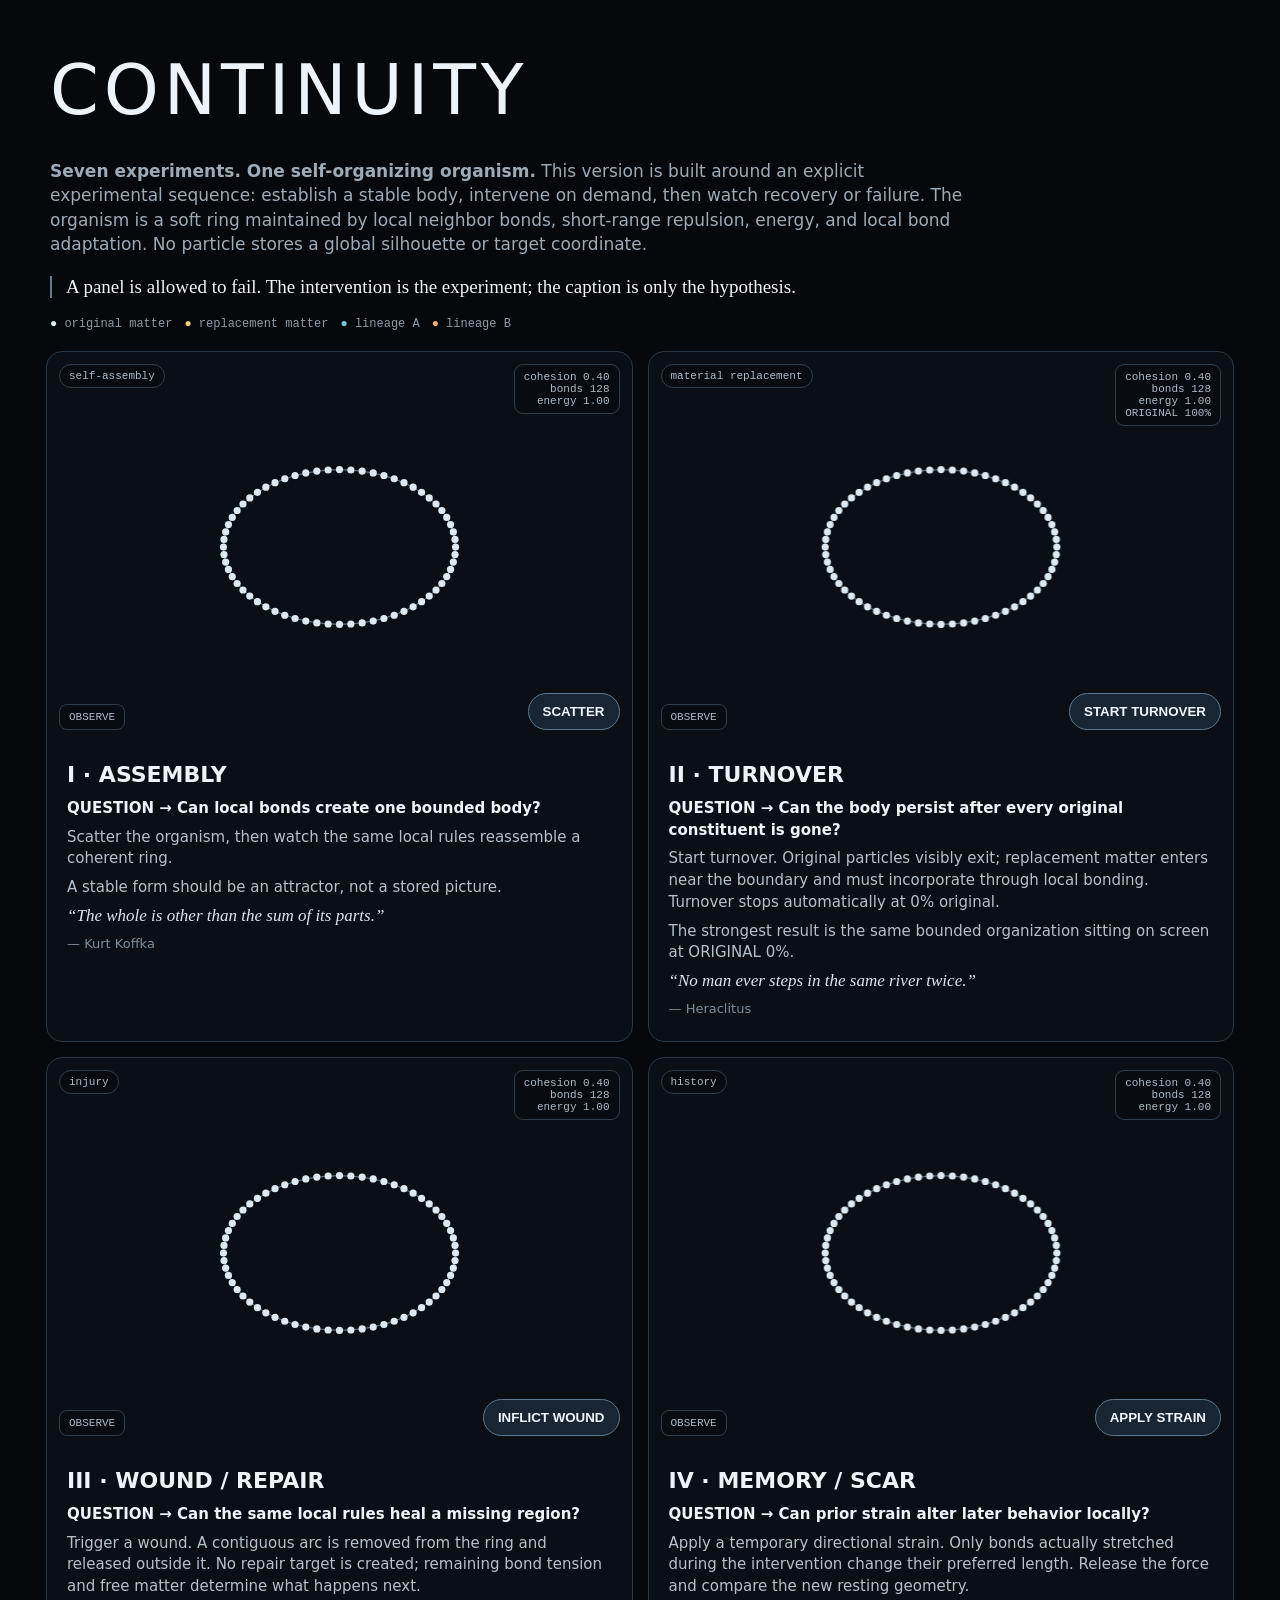
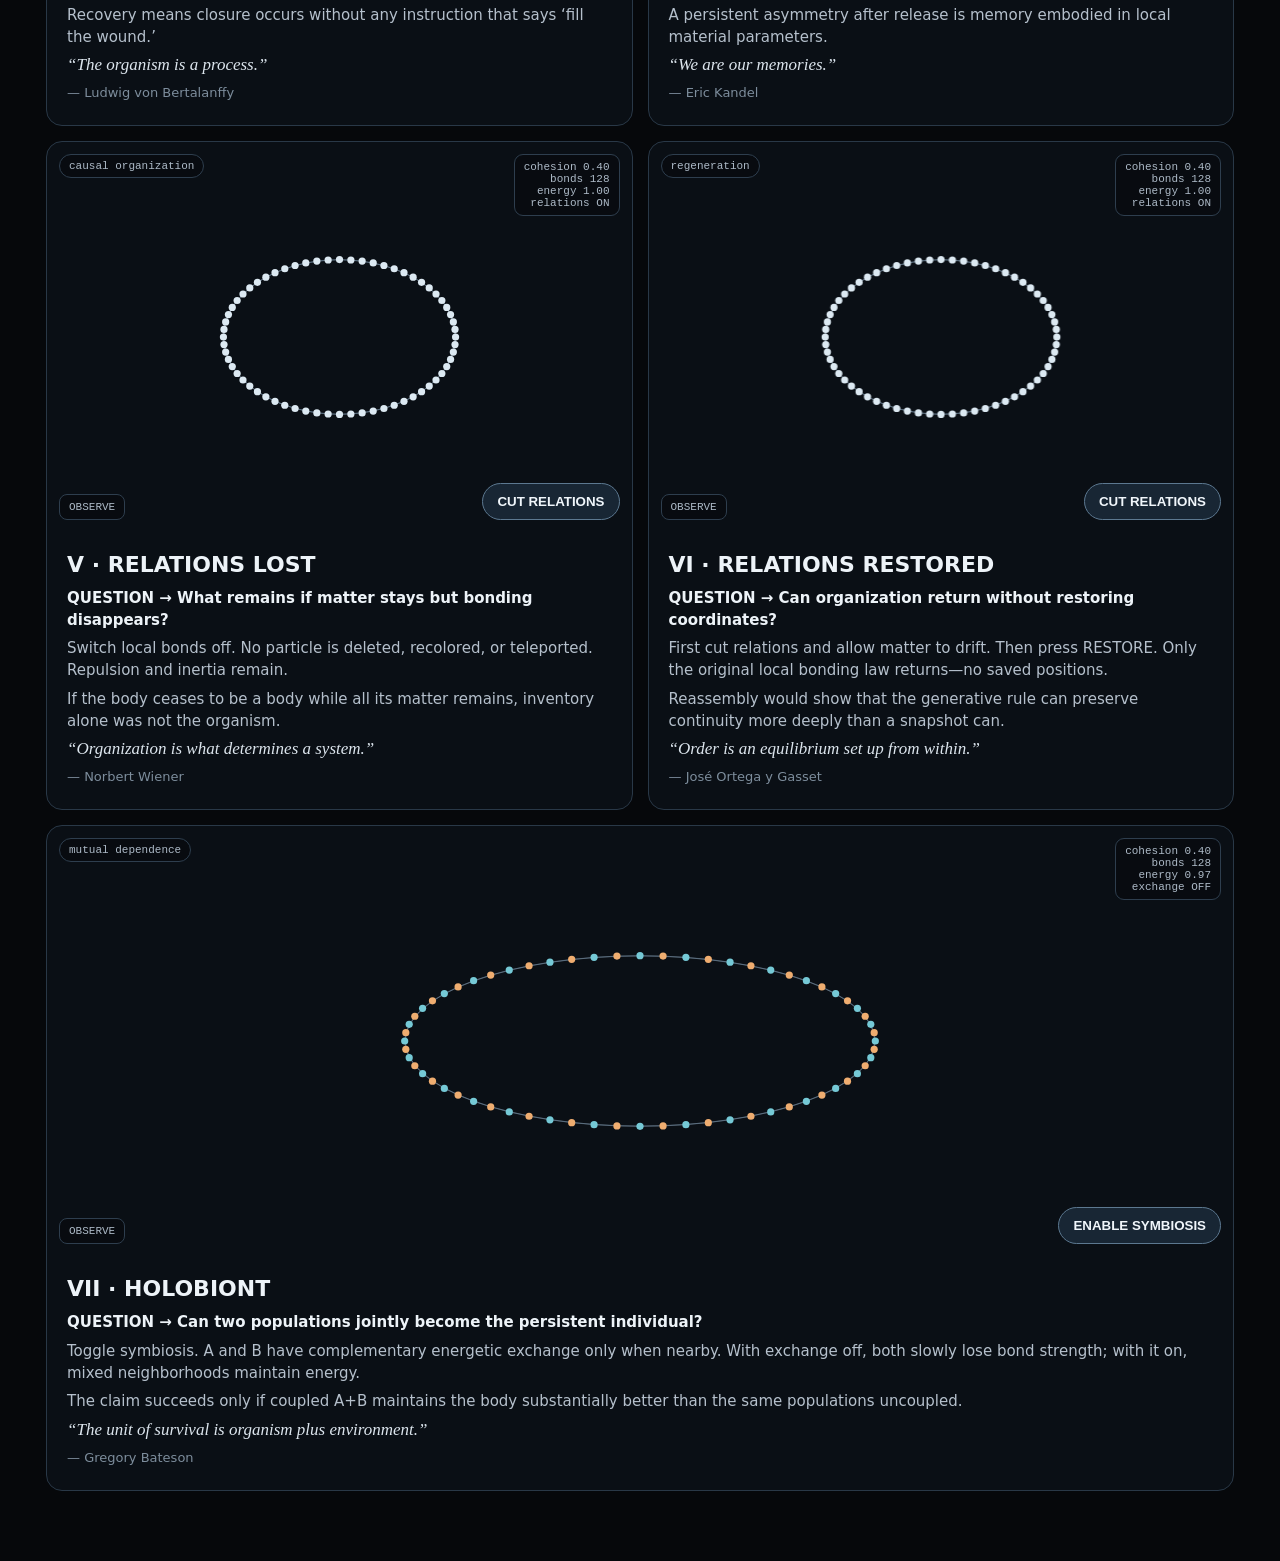
==== commit 50622a54: "Rebuild seven experiments around one coherent local-rule organism and explicit interventions" ====
--- a/index.html
+++ b/index.html
@@ -1,34 +1,34 @@
-<!doctype html><html><head><meta charset="utf-8"><meta name="viewport" content="width=device-width,initial-scale=1,viewport-fit=cover"><title>Continuity — Seven Universes</title><style>
-:root{color-scheme:dark}*{box-sizing:border-box}body{margin:0;background:#06080b;color:#edf3f8;font:15px/1.45 system-ui,-apple-system,sans-serif}header{max-width:1260px;margin:auto;padding:42px 20px 22px}h1{font-size:clamp(36px,6vw,68px);font-weight:430;letter-spacing:.07em;margin:0}.dek{max-width:900px;color:#9ba9b8;font-size:17px}.law{font:19px Georgia,serif;max-width:900px;border-left:2px solid #61798f;padding-left:14px}.controls{display:flex;gap:8px;margin:20px 0}button{background:#101821;color:#e5edf4;border:1px solid #304152;border-radius:99px;padding:9px 14px;font-weight:650}.grid{max-width:1260px;margin:auto;padding:0 16px 70px;display:grid;grid-template-columns:repeat(2,1fr);gap:14px}.card{background:#0a0f15;border:1px solid #283745;border-radius:16px;overflow:hidden}.stage{height:350px;position:relative}canvas{width:100%;height:100%;display:block}.badge,.metric{position:absolute;top:11px;background:#080c10dd;border:1px solid #2b3a48;padding:5px 9px;color:#aab9c7;font:11px ui-monospace,monospace}.badge{left:11px;border-radius:99px}.trigger{position:absolute;left:11px;bottom:11px;background:#172330;color:#edf5fb;border:1px solid #536b80;border-radius:99px;padding:9px 13px;font-weight:750;z-index:3}.trigger:active{transform:scale(.97)}.metric{right:11px;border-radius:9px;white-space:pre;text-align:right}.copy{padding:17px 20px 21px}.copy h2{font-size:22px;margin:0 0 5px}.copy p{margin:7px 0;color:#b4c0cc}.change{color:#e9eff5!important;font-weight:650}.quote{font:italic 17px Georgia,serif!important;color:#dce5ed!important}.who{font-size:13px;color:#7f8e9d}.wide{grid-column:1/-1}.wide .stage{height:420px}@media(max-width:760px){.grid{grid-template-columns:1fr}.wide{grid-column:auto}.stage,.wide .stage{height:345px}}</style></head><body>
-<header><h1>CONTINUITY</h1><p class="dek"><b>Seven universes. One organism.</b> Every frame begins from the same seed and the same local physics. No particle knows a global shape; no target coordinates exist. The organism is the organization that emerges. Each universe then changes one condition.</p><p class="law">If the organism survives a change, we learn what identity does not require. If it fails, we learn what its continuity depended upon.</p><div class="controls"><button id="pause">Pause all</button><button onclick="location.reload()">Restart synchronized experiment</button></div></header><main class="grid" id="grid"></main>
-<script>
-const TAU=Math.PI*2,N=76;let paused=false;
-const D=[
-["I · ASSEMBLY","baseline / nothing altered","The control universe. Dispersed particles know only type, nearby distance, energy and local attraction/repulsion. There is no stored silhouette.","The organism must make itself. This establishes the thing whose continuity every later universe tests.","“The whole is other than the sum of its parts.”","Kurt Koffka","assembly"],
-["II · TURNOVER","matter continuously replaced","After assembly, constituents leave one at a time and fresh particles enter. New matter receives no target position and no memory of the particle it replaced.","If the organization persists as original matter approaches zero, material identity is insufficient to define the self.","“No man ever steps in the same river twice.”","Heraclitus","turnover"],
-["III · WOUND / REPAIR","one region disrupted","After the organism forms, a local region is violently scattered. Nothing invokes a repair routine; afterward only the original local rules remain.","Recovery would mean repair is an emergent consequence of organization rather than a central instruction.","“The organism is a process.”","Ludwig von Bertalanffy","wound"],
-["IV · MEMORY / SCAR","experienced bonds adapt","The organism is periodically stretched. Only particles that experience strain slowly change their preferred local spacing.","The past can alter future behavior without any particle storing a representation of the whole.","“We are our memories.”","Eric Kandel","memory"],
-["V · RELATIONS LOST","relationships switched off","After assembly, typed attraction is removed while every particle, type and remaining energy stays in the universe.","Same matter; broken causal organization. This tests whether the organism resides in its inventory or in what the inventory does together.","“Organization is what determines a system.”","Norbert Wiener","lost"],
-["VI · RELATIONS RESTORED","relationships return","The same universe alternates between relational loss and restoration. Nothing teleports particles back into a remembered shape when attraction returns.","If recognizable organization reappears from dispersed matter, continuity can reside in rules capable of regenerating relations—not coordinates.","“Order is not pressure imposed from without, but an equilibrium set up from within.”","José Ortega y Gasset","restored"],
-["VII · HOLOBIONT","a second lineage becomes necessary","The same organism receives two complementary metabolisms. Blue particles generate a resource orange particles use; orange particles reduce a local waste that suppresses blue. Neither particle knows it is cooperating.","If the mixed organization is more persistent than either lineage alone, the functional individual exists partly in the relationship between distinct living populations.","“The unit of survival is organism plus environment.”","Gregory Bateson","holo"]
+<!doctype html><html><head><meta charset="utf-8"><meta name="viewport" content="width=device-width,initial-scale=1,viewport-fit=cover"><title>Continuity — Seven Experiments</title><style>
+:root{color-scheme:dark}*{box-sizing:border-box}body{margin:0;background:#06080b;color:#edf3f8;font:15px/1.45 system-ui,-apple-system,sans-serif}header{max-width:1220px;margin:auto;padding:40px 20px 20px}h1{font-size:clamp(38px,7vw,70px);font-weight:430;letter-spacing:.07em;margin:0}.dek{max-width:920px;color:#9daab8;font-size:17px}.law{font:19px Georgia,serif;max-width:900px;border-left:2px solid #647b91;padding-left:14px}.grid{max-width:1220px;margin:auto;padding:0 16px 70px;display:grid;grid-template-columns:repeat(2,1fr);gap:15px}.card{background:#0a0f15;border:1px solid #293847;border-radius:16px;overflow:hidden}.stage{height:390px;position:relative}canvas{width:100%;height:100%;display:block}.badge,.metric,.phase{position:absolute;background:#080c10e8;border:1px solid #2e3e4e;color:#adbac7;font:11px ui-monospace,monospace}.badge{left:12px;top:12px;border-radius:99px;padding:5px 9px}.metric{right:12px;top:12px;border-radius:9px;padding:6px 9px;text-align:right;white-space:pre}.phase{left:12px;bottom:12px;border-radius:8px;padding:6px 9px}.act{position:absolute;right:12px;bottom:12px;background:#182634;color:#f0f6fb;border:1px solid #5c7890;border-radius:99px;padding:10px 14px;font-weight:800}.act:active{transform:scale(.97)}.copy{padding:17px 20px 21px}.copy h2{font-size:22px;margin:0 0 5px}.copy p{margin:7px 0;color:#b5c0cc}.test{color:#edf3f8!important;font-weight:650}.quote{font:italic 17px Georgia,serif!important;color:#dce5ed!important}.who{font-size:13px;color:#7d8d9c}.wide{grid-column:1/-1}.wide .stage{height:430px}.key{display:flex;gap:12px;flex-wrap:wrap;color:#8d9aa7;font:12px ui-monospace,monospace;margin-top:14px}.dot:before{content:"● ";}.orig:before{color:#dce9f2}.new:before{color:#f0cc72}.a:before{color:#75c9d6}.b:before{color:#efad70}@media(max-width:760px){.grid{grid-template-columns:1fr}.wide{grid-column:auto}.stage,.wide .stage{height:390px}}</style></head><body><header><h1>CONTINUITY</h1><p class="dek"><b>Seven experiments. One self-organizing organism.</b> This version is built around an explicit experimental sequence: establish a stable body, intervene on demand, then watch recovery or failure. The organism is a soft ring maintained by local neighbor bonds, short-range repulsion, energy, and local bond adaptation. No particle stores a global silhouette or target coordinate.</p><p class="law">A panel is allowed to fail. The intervention is the experiment; the caption is only the hypothesis.</p><div class="key"><span class="dot orig">original matter</span><span class="dot new">replacement matter</span><span class="dot a">lineage A</span><span class="dot b">lineage B</span></div></header><main class="grid" id="grid"></main><script>
+const TAU=Math.PI*2,N=64;let paused=false;
+const defs=[
+["I · ASSEMBLY","self-assembly","Can local bonds create one bounded body?","Scatter the organism, then watch the same local rules reassemble a coherent ring.","A stable form should be an attractor, not a stored picture.","“The whole is other than the sum of its parts.”","Kurt Koffka","assembly","SCATTER"],
+["II · TURNOVER","material replacement","Can the body persist after every original constituent is gone?","Start turnover. Original particles visibly exit; replacement matter enters near the boundary and must incorporate through local bonding. Turnover stops automatically at 0% original.","The strongest result is the same bounded organization sitting on screen at ORIGINAL 0%.","“No man ever steps in the same river twice.”","Heraclitus","turnover","START TURNOVER"],
+["III · WOUND / REPAIR","injury","Can the same local rules heal a missing region?","Trigger a wound. A contiguous arc is removed from the ring and released outside it. No repair target is created; remaining bond tension and free matter determine what happens next.","Recovery means closure occurs without any instruction that says ‘fill the wound.’","“The organism is a process.”","Ludwig von Bertalanffy","wound","INFLICT WOUND"],
+["IV · MEMORY / SCAR","history","Can prior strain alter later behavior locally?","Apply a temporary directional strain. Only bonds actually stretched during the intervention change their preferred length. Release the force and compare the new resting geometry.","A persistent asymmetry after release is memory embodied in local material parameters.","“We are our memories.”","Eric Kandel","memory","APPLY STRAIN"],
+["V · RELATIONS LOST","causal organization","What remains if matter stays but bonding disappears?","Switch local bonds off. No particle is deleted, recolored, or teleported. Repulsion and inertia remain.","If the body ceases to be a body while all its matter remains, inventory alone was not the organism.","“Organization is what determines a system.”","Norbert Wiener","lost","CUT RELATIONS"],
+["VI · RELATIONS RESTORED","regeneration","Can organization return without restoring coordinates?","First cut relations and allow matter to drift. Then press RESTORE. Only the original local bonding law returns—no saved positions.","Reassembly would show that the generative rule can preserve continuity more deeply than a snapshot can.","“Order is an equilibrium set up from within.”","José Ortega y Gasset","restore","CUT RELATIONS"],
+["VII · HOLOBIONT","mutual dependence","Can two populations jointly become the persistent individual?","Toggle symbiosis. A and B have complementary energetic exchange only when nearby. With exchange off, both slowly lose bond strength; with it on, mixed neighborhoods maintain energy.","The claim succeeds only if coupled A+B maintains the body substantially better than the same populations uncoupled.","“The unit of survival is organism plus environment.”","Gregory Bateson","holo","ENABLE SYMBIOSIS"]
 ];
-const grid=document.querySelector("#grid");D.forEach((d,i)=>grid.insertAdjacentHTML("beforeend",'<article class="card '+(i===6?"wide":"")+'"><div class="stage"><canvas id="c'+i+'"></canvas><span class="badge">'+d[1]+'</span><span class="metric" id="m'+i+'"></span><button class="trigger" id="b'+i+'">'+(i===0?'REASSEMBLE':'TRIGGER CHANGE')+'</button></div><div class="copy"><h2>'+d[0]+'</h2><p class="change">CONDITION → '+d[2]+'</p><p>'+d[3]+'</p><p class="quote">'+d[4]+'</p><span class="who">— '+d[5]+'</span></div></article>'));
+const G=document.querySelector("#grid");defs.forEach((d,i)=>G.insertAdjacentHTML("beforeend",'<article class="card '+(i===6?"wide":"")+'"><div class="stage"><canvas id="c'+i+'"></canvas><span class="badge">'+d[1]+'</span><span class="metric" id="m'+i+'"></span><span class="phase" id="p'+i+'">OBSERVE</span><button class="act" id="b'+i+'">'+d[8]+'</button></div><div class="copy"><h2>'+d[0]+'</h2><p class="test">QUESTION → '+d[2]+'</p><p>'+d[3]+'</p><p>'+d[4]+'</p><p class="quote">'+d[5]+'</p><span class="who">— '+d[6]+'</span></div></article>'));
 function rng(seed){let s=seed>>>0;return()=>((s=Math.imul(s,1664525)+1013904223>>>0)/4294967296)}
-const A=[[.72,.50,-.18,.28],[.50,.67,.40,-.14],[-.18,.40,.74,.47],[.28,-.14,.47,.69]];
-function run(idx,mode){let R=rng(717171),P=[],t=0,last=performance.now(),orig=N,wounded=false,active=false,activeUntil=0,c=document.querySelector("#c"+idx),ctx=c.getContext("2d"),metric=document.querySelector("#m"+idx);
-function particle(i,x,y){return{x:x??(.12+.76*R()),y:y??(.12+.76*R()),vx:(R()-.5)*.01,vy:(R()-.5)*.01,type:i%4,e:.85,mem:.073,orig:true,lineage:i%2}}
-for(let i=0;i<N;i++)P.push(particle(i));document.querySelector("#b"+idx).onclick=()=>{if(mode==="assembly"){for(let i=0;i<P.length;i++){P[i].x=.06+.88*R();P[i].y=.06+.88*R();P[i].vx=P[i].vy=0}}else if(mode==="wound"){wounded=false;active=true;activeUntil=t+3}else{active=!active;activeUntil=t+5}};
-function aff(a,b){let q=A[a.type][b.type];if(mode==="holo"&&active&&a.lineage!==b.lineage)q+=.20;return q}
-function step(dt){t+=dt;let ax=new Float32Array(P.length),ay=new Float32Array(P.length),bonds=0,phase=t%14,off=(mode==="lost"&&active)||(mode==="restored"&&active);
-for(let i=0;i<P.length;i++)for(let j=i+1;j<P.length;j++){let p=P[i],q=P[j],dx=q.x-p.x,dy=q.y-p.y,d=Math.hypot(dx,dy)+1e-5;if(d>.19)continue;let ux=dx/d,uy=dy/d,F=0;if(d<.028)F=-2.25*(.028-d)/.028;else if(!off){let z=(d-.028)/.162,F0=aff(p,q)*Math.sin(Math.PI*z)*Math.min(p.e,q.e),rest=(p.mem+q.mem)/2;F=F0+(mode==="memory"?.8*(d-rest):0)}ax[i]+=F*ux*.5;ay[i]+=F*uy*.5;ax[j]-=F*ux*.5;ay[j]-=F*uy*.5;if(!off&&d<.09&&aff(p,q)>.2)bonds++;
-if(mode==="holo"&&active&&d<.095&&p.lineage!==q.lineage){p.e=Math.min(1,p.e+.024*dt);q.e=Math.min(1,q.e+.024*dt)}}
-for(let i=0;i<P.length;i++){let p=P[i];p.e=Math.max(0,Math.min(1,p.e+.007*dt));if(mode==="holo")p.e=Math.max(0,p.e-(active?.004:.014)*dt);if(mode==="memory"&&active){ax[i]+=(p.x<.5?-.055:.055);if(Math.abs(p.x-.5)>.11)p.mem=Math.min(.12,p.mem+.004*dt)}ax[i]+=(.5-p.x)*.004;ay[i]+=(.5-p.y)*.004;p.vx=(p.vx+ax[i]*dt)*.966;p.vy=(p.vy+ay[i]*dt)*.966;p.x+=p.vx*dt;p.y+=p.vy*dt;if(p.x<.02||p.x>.98)p.vx*=-1;if(p.y<.02||p.y>.98)p.vy*=-1;p.x=Math.max(.02,Math.min(.98,p.x));p.y=Math.max(.02,Math.min(.98,p.y))}
-if(mode==="turnover"&&active&&Math.floor(t/.45)!==Math.floor((t-dt)/.45)){let q=Math.floor(R()*N);P[q]=particle(q,R()<.5?.035:.965,.12+.76*R());P[q].orig=false;orig=Math.max(0,orig-1)}
-if(mode==="wound"&&active&&!wounded){wounded=true;for(const p of P)if(p.x>.49&&p.y<.6){p.x=.79+.15*R();p.y=.1+.32*R();p.vx=(R()-.5)*.18;p.vy=(R()-.5)*.18}}
-if(activeUntil&&t>activeUntil&&mode!=="turnover"&&mode!=="lost"&&mode!=="restored"){active=false;activeUntil=0}if(mode==="wound"&&wounded)active=false;if(activeUntil&&t>activeUntil&&mode!=="turnover"&&mode!=="lost"&&mode!=="restored"){active=false;activeUntil=0}return{bonds,off,phase,active}}
-function draw(s){let w=c.clientWidth,h=c.clientHeight,dpr=devicePixelRatio||1;if(c.width!==w*dpr||c.height!==h*dpr){c.width=w*dpr;c.height=h*dpr;ctx.setTransform(dpr,0,0,dpr,0,0)}ctx.clearRect(0,0,w,h);let E=0,cx=0,cy=0;
-for(let i=0;i<P.length;i++)for(let j=i+1;j<P.length;j++){let p=P[i],q=P[j],dx=q.x-p.x,dy=q.y-p.y,d=Math.hypot(dx,dy);if(!s.off&&d<.09&&aff(p,q)>.2){ctx.globalAlpha=.16+.25*Math.max(0,aff(p,q));ctx.strokeStyle=p.lineage===q.lineage?"#8399ad":"#8db5a6";ctx.beginPath();ctx.moveTo(p.x*w,p.y*h);ctx.lineTo(q.x*w,q.y*h);ctx.stroke()}}
-ctx.globalAlpha=1;for(const p of P){E+=p.e;cx+=p.x;cy+=p.y;ctx.beginPath();ctx.arc(p.x*w,p.y*h,3.2,0,TAU);let hue=mode==="holo"?(p.lineage?32:193):[193,35,112,282][p.type];if(mode==="turnover"&&!p.orig)hue=52;ctx.fillStyle="hsl("+hue+" 57% "+(45+32*p.e)+"%)";ctx.fill()}cx/=P.length;cy/=P.length;let spread=0;for(const p of P)spread+=Math.hypot(p.x-cx,p.y-cy);spread/=P.length;let cohesion=Math.max(0,1-spread*2);let status=mode==="lost"||mode==="restored"?"\nrelations "+(s.off?"OFF":"ON"):"";if(mode==="turnover")status+="\noriginal "+Math.round(orig/N*100)+"%";if(mode==="wound")status+="\n"+(wounded?"POST-WOUND":"READY");if(mode==="memory")status+="\n"+(s.active?"STRAIN":"FREE");if(mode==="holo")status+="\n"+(s.active?"COUPLED":"BASELINE");metric.textContent="cohesion "+cohesion.toFixed(2)+"\nbonds "+s.bonds+"\nenergy "+(E/P.length).toFixed(2)+status}
-function frame(now){let dt=Math.min(.025,(now-last)/1000);last=now;if(!paused){let s;for(let k=0;k<2;k++)s=step(dt/2);draw(s)}requestAnimationFrame(frame)}requestAnimationFrame(frame)}
-D.forEach((d,i)=>run(i,d[6]));document.querySelector("#pause").onclick=e=>{paused=!paused;e.target.textContent=paused?"Resume all":"Pause all"};
+function sim(idx,mode){let R=rng(99173),P=[],E=[],t=0,last=performance.now(),state="observe",stateT=0,orig=N,c=document.querySelector("#c"+idx),ctx=c.getContext("2d"),M=document.querySelector("#m"+idx),PH=document.querySelector("#p"+idx),B=document.querySelector("#b"+idx);
+function add(i,ang,r=.19){return{x:.5+Math.cos(ang)*r,y:.5+Math.sin(ang)*r,vx:0,vy:0,e:1,orig:true,lineage:i%2,slot:i,free:false}}
+for(let i=0;i<N;i++)P.push(add(i,TAU*i/N));
+function buildEdges(){E=[];for(let i=0;i<N;i++){for(const k of [1,2]){let j=(i+k)%N;E.push({a:i,b:j,rest:k===1?.019:.038,mem:k===1?.019:.038})}}}buildEdges();
+function scatter(){for(const p of P){let a=R()*TAU,r=.08+.35*R();p.x=.5+Math.cos(a)*r;p.y=.5+Math.sin(a)*r;p.vx=p.vy=0}state="recover";stateT=t}
+function wound(){for(let i=7;i<20;i++){let p=P[i];p.free=true;p.x=.82+.1*R();p.y=.18+.22*R();p.vx=(R()-.5)*.08;p.vy=(R()-.5)*.08}state="recover";stateT=t}
+function replaceOne(){let candidates=P.filter(p=>p.orig&&!p.free);if(!candidates.length){state="complete";return}let old=candidates[Math.floor(R()*candidates.length)],i=old.slot,a=Math.atan2(old.y-.5,old.x-.5);old.free=true;old.vx=Math.cos(a)*.12;old.vy=Math.sin(a)*.12;old.orig=false;let np=add(i,a,.29);np.orig=false;np.e=.8;P[i]=np;orig--}
+B.onclick=()=>{if(mode==="assembly")scatter();else if(mode==="turnover"){state=state==="turnover"?"observe":"turnover";stateT=t;B.textContent=state==="turnover"?"PAUSE TURNOVER":"RESUME TURNOVER"}else if(mode==="wound")wound();else if(mode==="memory"){state="strain";stateT=t}else if(mode==="lost"){state=state==="cut"?"observe":"cut";B.textContent=state==="cut"?"RESTORE RELATIONS":"CUT RELATIONS"}else if(mode==="restore"){state=state==="cut"?"recover":"cut";B.textContent=state==="cut"?"RESTORE":"CUT RELATIONS";stateT=t}else if(mode==="holo"){state=state==="symbiosis"?"observe":"symbiosis";B.textContent=state==="symbiosis"?"DISABLE SYMBIOSIS":"ENABLE SYMBIOSIS";stateT=t}};
+function step(dt){t+=dt;if(mode==="turnover"&&state==="turnover"&&Math.floor((t-stateT)/.22)!==Math.floor((t-stateT-dt)/.22))replaceOne();if(mode==="memory"&&state==="strain"&&t-stateT>3){state="recover";B.textContent="APPLY STRAIN"}
+let ax=new Float32Array(N),ay=new Float32Array(N),bonds=0,relations=state!=="cut";
+for(const e of E){let a=P[e.a],b=P[e.b];if(!a||!b||a.free||b.free||!relations)continue;let dx=b.x-a.x,dy=b.y-a.y,d=Math.hypot(dx,dy)+1e-5,rest=mode==="memory"?e.mem:e.rest,k=42*Math.min(a.e,b.e),f=k*(d-rest),ux=dx/d,uy=dy/d;ax[e.a]+=f*ux;ay[e.a]+=f*uy;ax[e.b]-=f*ux;ay[e.b]-=f*uy;bonds++;if(mode==="memory"&&state==="strain"&&d>rest*1.08)e.mem+=.018*(d-e.mem)*dt}
+for(let i=0;i<N;i++)for(let j=i+1;j<N;j++){let a=P[i],b=P[j];if(!a||!b)continue;let dx=b.x-a.x,dy=b.y-a.y,d2=dx*dx+dy*dy;if(d2<.00045){let d=Math.sqrt(d2)+1e-5,f=.00008/(d2+.00005),ux=dx/d,uy=dy/d;ax[i]-=f*ux;ay[i]-=f*uy;ax[j]+=f*ux;ay[j]+=f*uy}}
+for(let i=0;i<N;i++){let p=P[i];if(!p)continue;if(mode==="memory"&&state==="strain"){ax[i]+=(p.x<.5?-.045:.045)}if(mode==="holo"){if(state==="symbiosis")p.e=Math.min(1,p.e+.008*dt);else p.e=Math.max(.08,p.e-.018*dt)}
+if(p.free){p.vx*=.992;p.vy*=.992}else{ax[i]+=(.5-p.x)*.001;ay[i]+=(.5-p.y)*.001}p.vx=(p.vx+ax[i]*dt)*.955;p.vy=(p.vy+ay[i]*dt)*.955;p.x+=p.vx*dt;p.y+=p.vy*dt;p.x=Math.max(.015,Math.min(.985,p.x));p.y=Math.max(.015,Math.min(.985,p.y))}
+return bonds}
+function draw(bonds){let w=c.clientWidth,h=c.clientHeight,dpr=devicePixelRatio||1;if(c.width!==w*dpr||c.height!==h*dpr){c.width=w*dpr;c.height=h*dpr;ctx.setTransform(dpr,0,0,dpr,0,0)}ctx.clearRect(0,0,w,h);
+for(const e of E){let a=P[e.a],b=P[e.b];if(!a||!b||a.free||b.free||state==="cut")continue;ctx.globalAlpha=.38;ctx.strokeStyle="#7991a5";ctx.beginPath();ctx.moveTo(a.x*w,a.y*h);ctx.lineTo(b.x*w,b.y*h);ctx.stroke()}ctx.globalAlpha=1;let Eavg=0,cx=0,cy=0,n=0;for(const p of P){if(!p)continue;Eavg+=p.e;if(!p.free){cx+=p.x;cy+=p.y;n++}ctx.beginPath();ctx.arc(p.x*w,p.y*h,p.free?2.7:3.6,0,TAU);let col=mode==="holo"?(p.lineage?"#efad70":"#75c9d6"):(p.orig?"#dce9f2":"#f0cc72");ctx.fillStyle=col;ctx.globalAlpha=p.free?.42:1;ctx.fill()}ctx.globalAlpha=1;cx/=Math.max(1,n);cy/=Math.max(1,n);let spread=0;for(const p of P)if(p&&!p.free)spread+=Math.hypot(p.x-cx,p.y-cy);spread/=Math.max(1,n);let cohesion=Math.max(0,1-spread*3),phase=state.toUpperCase();PH.textContent=phase;M.textContent="cohesion "+cohesion.toFixed(2)+"\nbonds "+bonds+"\nenergy "+(Eavg/N).toFixed(2)+(mode==="turnover"?"\nORIGINAL "+Math.max(0,Math.round(orig/N*100))+"%":"")+(mode==="lost"||mode==="restore"?"\nrelations "+(state==="cut"?"OFF":"ON"):"")+(mode==="holo"?"\nexchange "+(state==="symbiosis"?"ON":"OFF"):"")}
+function frame(now){let dt=Math.min(.025,(now-last)/1000);last=now;let b=step(dt);draw(b);requestAnimationFrame(frame)}requestAnimationFrame(frame)}
+defs.forEach((d,i)=>sim(i,d[7]));
 </script></body></html>
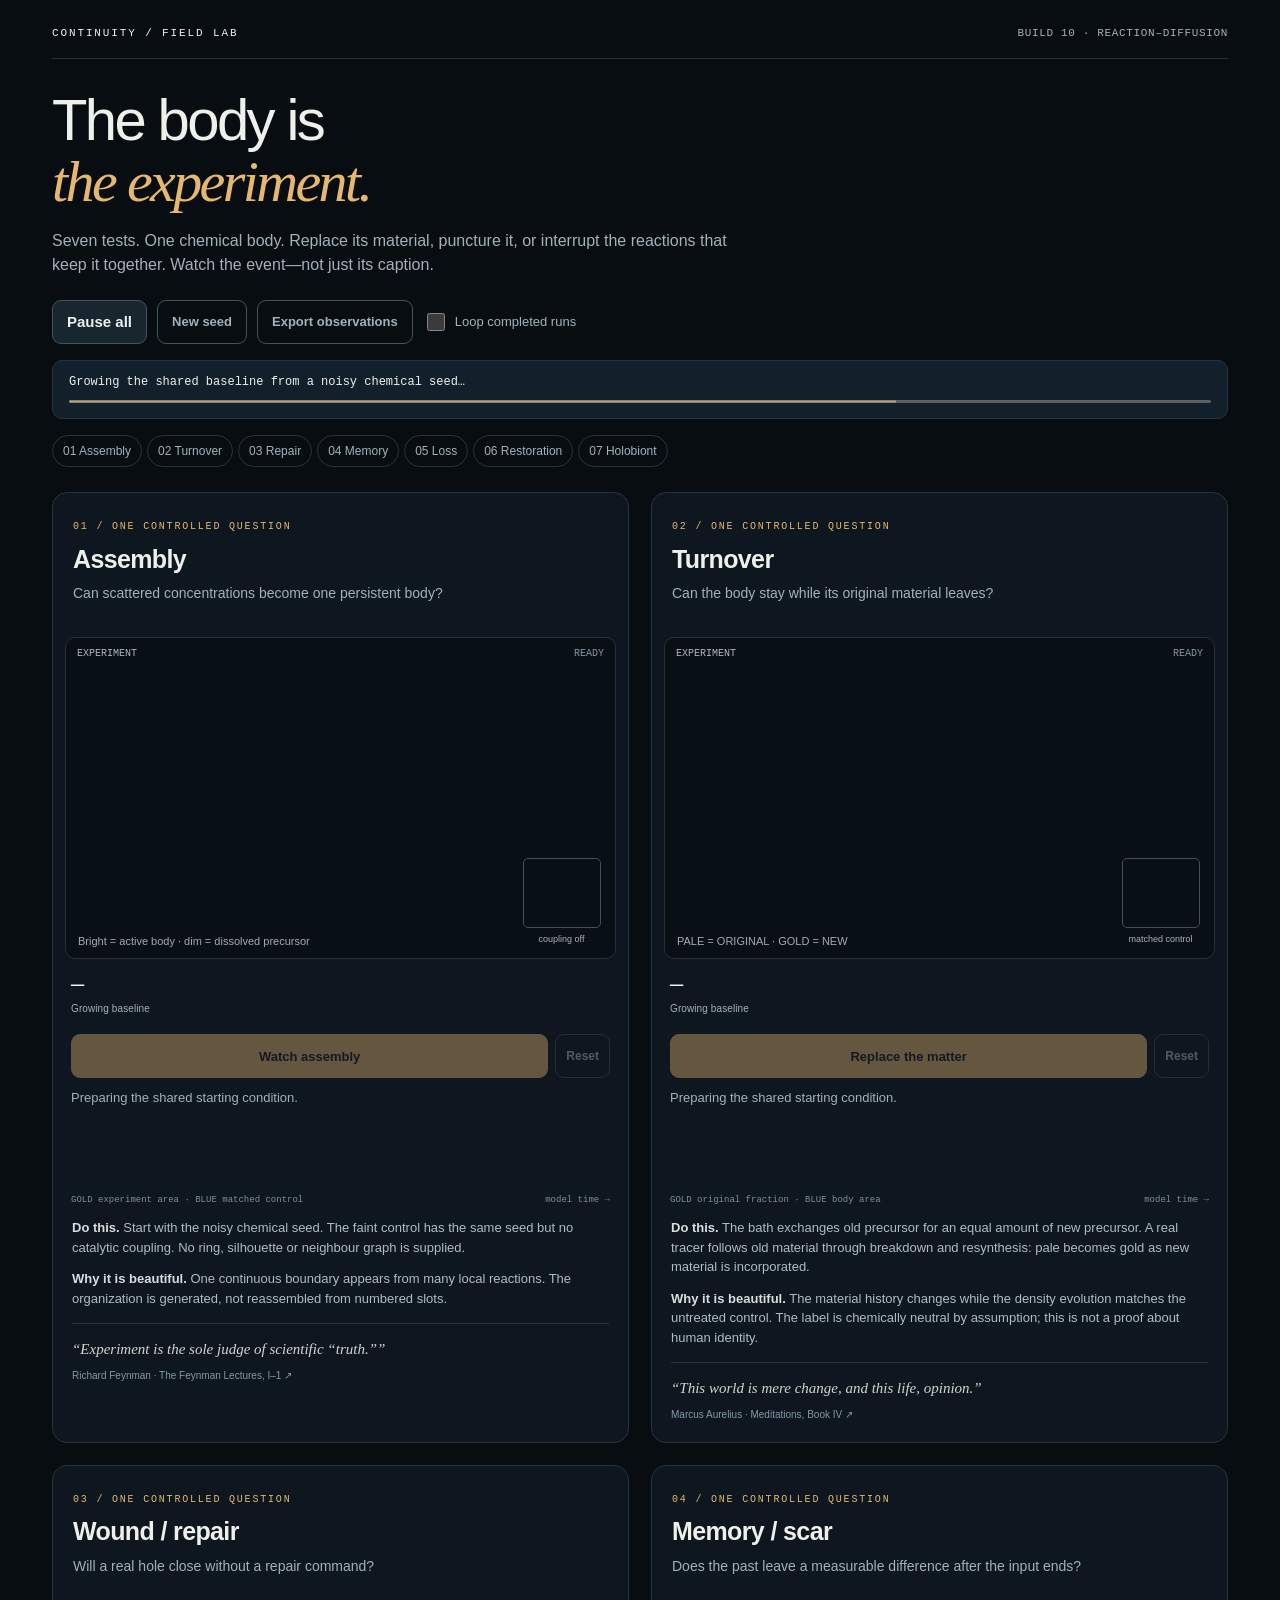
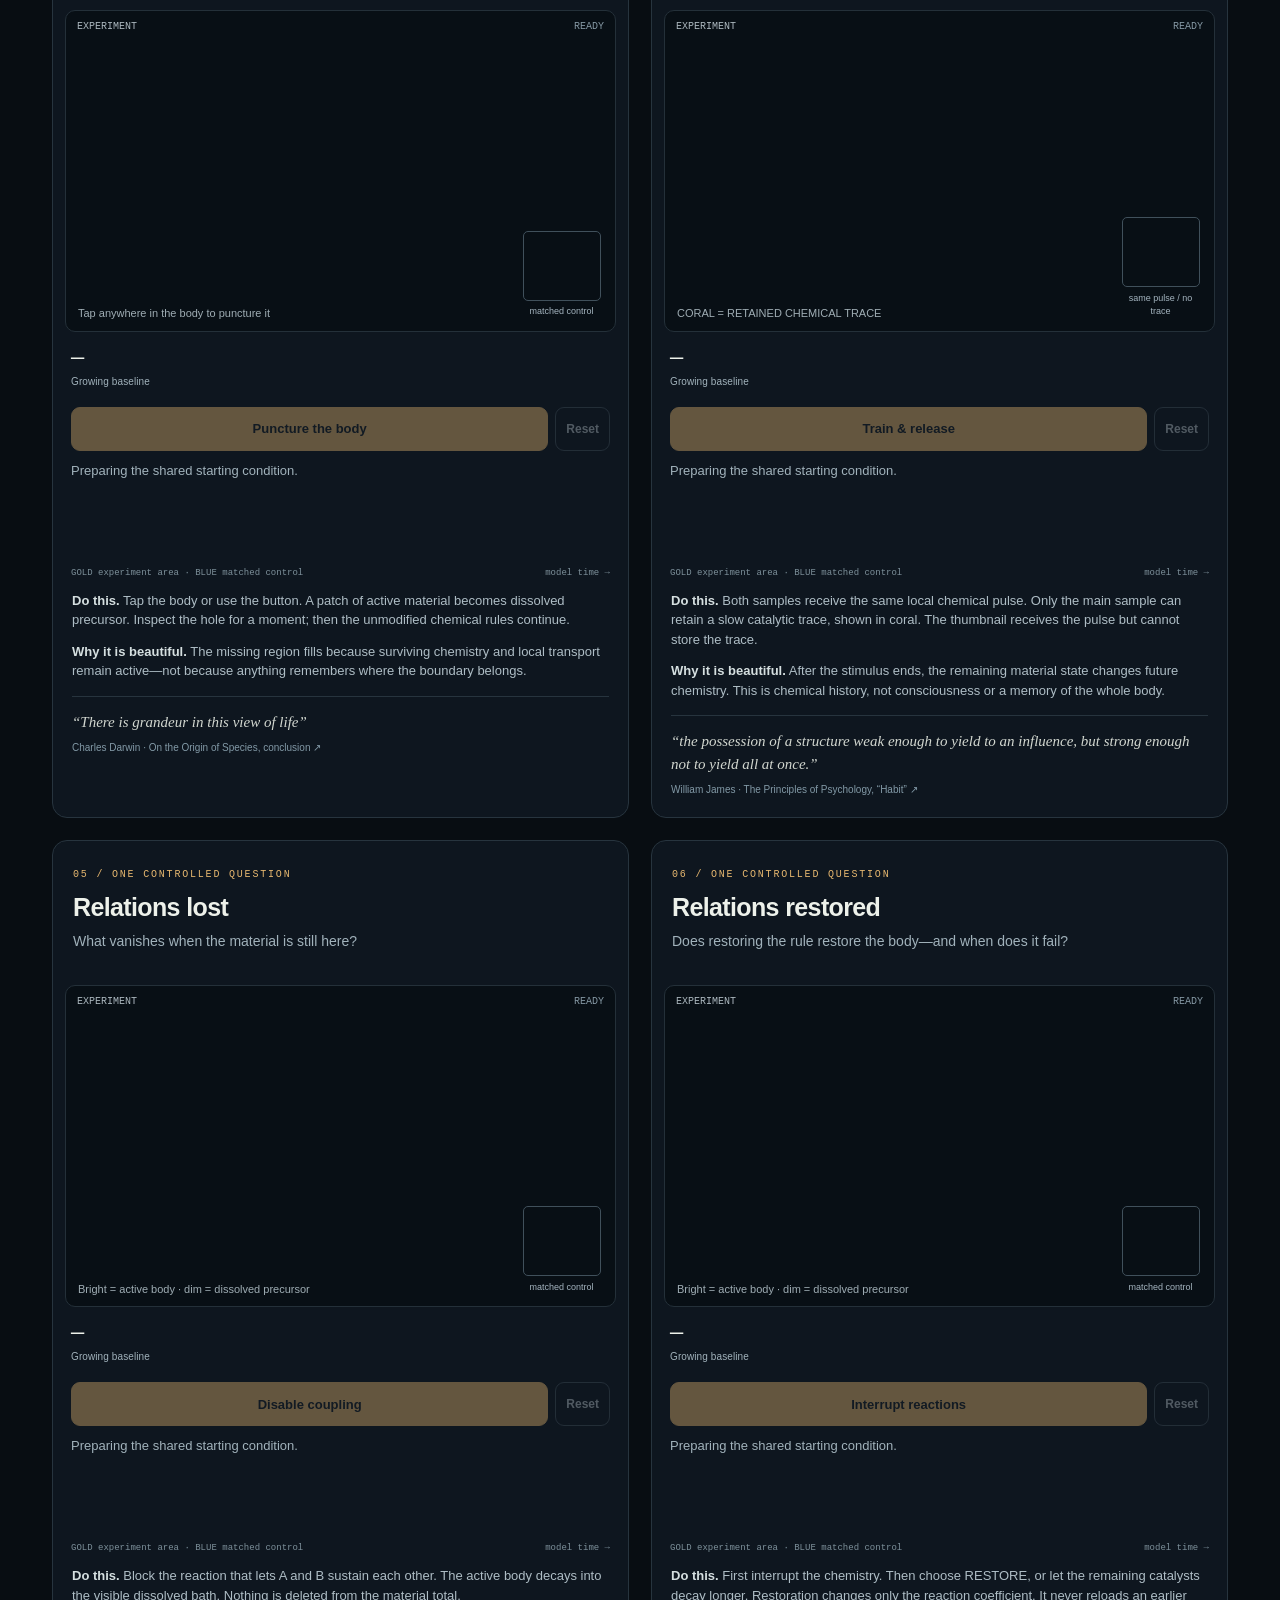
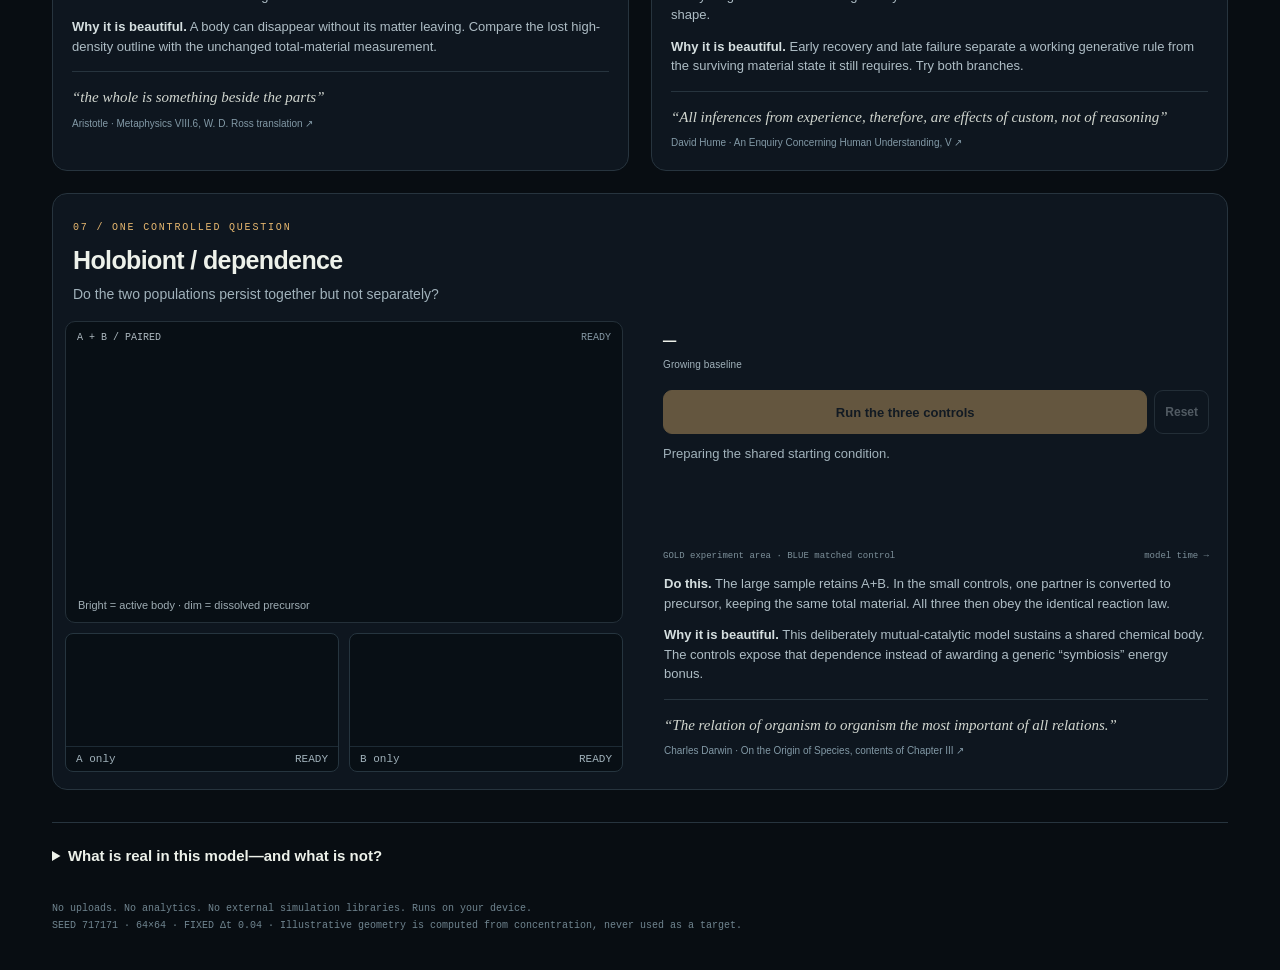
==== commit 8eb85ee2: "Release build 10: seven tested chemical-body experiments, matched controls and explicit limitations" ====
--- a/index.html
+++ b/index.html
@@ -1,34 +1,11 @@
-<!doctype html><html><head><meta charset="utf-8"><meta name="viewport" content="width=device-width,initial-scale=1,viewport-fit=cover"><title>Continuity — Seven Experiments</title><style>
-:root{color-scheme:dark}*{box-sizing:border-box}body{margin:0;background:#06080b;color:#edf3f8;font:15px/1.45 system-ui,-apple-system,sans-serif}header{max-width:1220px;margin:auto;padding:40px 20px 20px}h1{font-size:clamp(38px,7vw,70px);font-weight:430;letter-spacing:.07em;margin:0}.dek{max-width:920px;color:#9daab8;font-size:17px}.law{font:19px Georgia,serif;max-width:900px;border-left:2px solid #647b91;padding-left:14px}.grid{max-width:1220px;margin:auto;padding:0 16px 70px;display:grid;grid-template-columns:repeat(2,1fr);gap:15px}.card{background:#0a0f15;border:1px solid #293847;border-radius:16px;overflow:hidden}.stage{height:390px;position:relative}canvas{width:100%;height:100%;display:block}.badge,.metric,.phase{position:absolute;background:#080c10e8;border:1px solid #2e3e4e;color:#adbac7;font:11px ui-monospace,monospace}.badge{left:12px;top:12px;border-radius:99px;padding:5px 9px}.metric{right:12px;top:12px;border-radius:9px;padding:6px 9px;text-align:right;white-space:pre}.phase{left:12px;bottom:12px;border-radius:8px;padding:6px 9px}.act{position:absolute;right:12px;bottom:12px;background:#182634;color:#f0f6fb;border:1px solid #5c7890;border-radius:99px;padding:10px 14px;font-weight:800}.act:active{transform:scale(.97)}.copy{padding:17px 20px 21px}.copy h2{font-size:22px;margin:0 0 5px}.copy p{margin:7px 0;color:#b5c0cc}.test{color:#edf3f8!important;font-weight:650}.quote{font:italic 17px Georgia,serif!important;color:#dce5ed!important}.who{font-size:13px;color:#7d8d9c}.wide{grid-column:1/-1}.wide .stage{height:430px}.key{display:flex;gap:12px;flex-wrap:wrap;color:#8d9aa7;font:12px ui-monospace,monospace;margin-top:14px}.dot:before{content:"● ";}.orig:before{color:#dce9f2}.new:before{color:#f0cc72}.a:before{color:#75c9d6}.b:before{color:#efad70}@media(max-width:760px){.grid{grid-template-columns:1fr}.wide{grid-column:auto}.stage,.wide .stage{height:390px}}</style></head><body><header><h1>CONTINUITY</h1><p class="dek"><b>Seven experiments. One self-organizing organism.</b> This version is built around an explicit experimental sequence: establish a stable body, intervene on demand, then watch recovery or failure. The organism is a soft ring maintained by local neighbor bonds, short-range repulsion, energy, and local bond adaptation. No particle stores a global silhouette or target coordinate.</p><p class="law">A panel is allowed to fail. The intervention is the experiment; the caption is only the hypothesis.</p><div class="key"><span class="dot orig">original matter</span><span class="dot new">replacement matter</span><span class="dot a">lineage A</span><span class="dot b">lineage B</span></div></header><main class="grid" id="grid"></main><script>
-const TAU=Math.PI*2,N=64;let paused=false;
-const defs=[
-["I · ASSEMBLY","self-assembly","Can local bonds create one bounded body?","Scatter the organism, then watch the same local rules reassemble a coherent ring.","A stable form should be an attractor, not a stored picture.","“The whole is other than the sum of its parts.”","Kurt Koffka","assembly","SCATTER"],
-["II · TURNOVER","material replacement","Can the body persist after every original constituent is gone?","Start turnover. Original particles visibly exit; replacement matter enters near the boundary and must incorporate through local bonding. Turnover stops automatically at 0% original.","The strongest result is the same bounded organization sitting on screen at ORIGINAL 0%.","“No man ever steps in the same river twice.”","Heraclitus","turnover","START TURNOVER"],
-["III · WOUND / REPAIR","injury","Can the same local rules heal a missing region?","Trigger a wound. A contiguous arc is removed from the ring and released outside it. No repair target is created; remaining bond tension and free matter determine what happens next.","Recovery means closure occurs without any instruction that says ‘fill the wound.’","“The organism is a process.”","Ludwig von Bertalanffy","wound","INFLICT WOUND"],
-["IV · MEMORY / SCAR","history","Can prior strain alter later behavior locally?","Apply a temporary directional strain. Only bonds actually stretched during the intervention change their preferred length. Release the force and compare the new resting geometry.","A persistent asymmetry after release is memory embodied in local material parameters.","“We are our memories.”","Eric Kandel","memory","APPLY STRAIN"],
-["V · RELATIONS LOST","causal organization","What remains if matter stays but bonding disappears?","Switch local bonds off. No particle is deleted, recolored, or teleported. Repulsion and inertia remain.","If the body ceases to be a body while all its matter remains, inventory alone was not the organism.","“Organization is what determines a system.”","Norbert Wiener","lost","CUT RELATIONS"],
-["VI · RELATIONS RESTORED","regeneration","Can organization return without restoring coordinates?","First cut relations and allow matter to drift. Then press RESTORE. Only the original local bonding law returns—no saved positions.","Reassembly would show that the generative rule can preserve continuity more deeply than a snapshot can.","“Order is an equilibrium set up from within.”","José Ortega y Gasset","restore","CUT RELATIONS"],
-["VII · HOLOBIONT","mutual dependence","Can two populations jointly become the persistent individual?","Toggle symbiosis. A and B have complementary energetic exchange only when nearby. With exchange off, both slowly lose bond strength; with it on, mixed neighborhoods maintain energy.","The claim succeeds only if coupled A+B maintains the body substantially better than the same populations uncoupled.","“The unit of survival is organism plus environment.”","Gregory Bateson","holo","ENABLE SYMBIOSIS"]
-];
-const G=document.querySelector("#grid");defs.forEach((d,i)=>G.insertAdjacentHTML("beforeend",'<article class="card '+(i===6?"wide":"")+'"><div class="stage"><canvas id="c'+i+'"></canvas><span class="badge">'+d[1]+'</span><span class="metric" id="m'+i+'"></span><span class="phase" id="p'+i+'">OBSERVE</span><button class="act" id="b'+i+'">'+d[8]+'</button></div><div class="copy"><h2>'+d[0]+'</h2><p class="test">QUESTION → '+d[2]+'</p><p>'+d[3]+'</p><p>'+d[4]+'</p><p class="quote">'+d[5]+'</p><span class="who">— '+d[6]+'</span></div></article>'));
-function rng(seed){let s=seed>>>0;return()=>((s=Math.imul(s,1664525)+1013904223>>>0)/4294967296)}
-function sim(idx,mode){let R=rng(99173),P=[],E=[],t=0,last=performance.now(),state="observe",stateT=0,orig=N,c=document.querySelector("#c"+idx),ctx=c.getContext("2d"),M=document.querySelector("#m"+idx),PH=document.querySelector("#p"+idx),B=document.querySelector("#b"+idx);
-function add(i,ang,r=.19){return{x:.5+Math.cos(ang)*r,y:.5+Math.sin(ang)*r,vx:0,vy:0,e:1,orig:true,lineage:i%2,slot:i,free:false}}
-for(let i=0;i<N;i++)P.push(add(i,TAU*i/N));
-function buildEdges(){E=[];for(let i=0;i<N;i++){for(const k of [1,2]){let j=(i+k)%N;E.push({a:i,b:j,rest:k===1?.019:.038,mem:k===1?.019:.038})}}}buildEdges();
-function scatter(){for(const p of P){let a=R()*TAU,r=.08+.35*R();p.x=.5+Math.cos(a)*r;p.y=.5+Math.sin(a)*r;p.vx=p.vy=0}state="recover";stateT=t}
-function wound(){for(let i=7;i<20;i++){let p=P[i];p.free=true;p.x=.82+.1*R();p.y=.18+.22*R();p.vx=(R()-.5)*.08;p.vy=(R()-.5)*.08}state="recover";stateT=t}
-function replaceOne(){let candidates=P.filter(p=>p.orig&&!p.free);if(!candidates.length){state="complete";return}let old=candidates[Math.floor(R()*candidates.length)],i=old.slot,a=Math.atan2(old.y-.5,old.x-.5);old.free=true;old.vx=Math.cos(a)*.12;old.vy=Math.sin(a)*.12;old.orig=false;let np=add(i,a,.29);np.orig=false;np.e=.8;P[i]=np;orig--}
-B.onclick=()=>{if(mode==="assembly")scatter();else if(mode==="turnover"){state=state==="turnover"?"observe":"turnover";stateT=t;B.textContent=state==="turnover"?"PAUSE TURNOVER":"RESUME TURNOVER"}else if(mode==="wound")wound();else if(mode==="memory"){state="strain";stateT=t}else if(mode==="lost"){state=state==="cut"?"observe":"cut";B.textContent=state==="cut"?"RESTORE RELATIONS":"CUT RELATIONS"}else if(mode==="restore"){state=state==="cut"?"recover":"cut";B.textContent=state==="cut"?"RESTORE":"CUT RELATIONS";stateT=t}else if(mode==="holo"){state=state==="symbiosis"?"observe":"symbiosis";B.textContent=state==="symbiosis"?"DISABLE SYMBIOSIS":"ENABLE SYMBIOSIS";stateT=t}};
-function step(dt){t+=dt;if(mode==="turnover"&&state==="turnover"&&Math.floor((t-stateT)/.22)!==Math.floor((t-stateT-dt)/.22))replaceOne();if(mode==="memory"&&state==="strain"&&t-stateT>3){state="recover";B.textContent="APPLY STRAIN"}
-let ax=new Float32Array(N),ay=new Float32Array(N),bonds=0,relations=state!=="cut";
-for(const e of E){let a=P[e.a],b=P[e.b];if(!a||!b||a.free||b.free||!relations)continue;let dx=b.x-a.x,dy=b.y-a.y,d=Math.hypot(dx,dy)+1e-5,rest=mode==="memory"?e.mem:e.rest,k=42*Math.min(a.e,b.e),f=k*(d-rest),ux=dx/d,uy=dy/d;ax[e.a]+=f*ux;ay[e.a]+=f*uy;ax[e.b]-=f*ux;ay[e.b]-=f*uy;bonds++;if(mode==="memory"&&state==="strain"&&d>rest*1.08)e.mem+=.018*(d-e.mem)*dt}
-for(let i=0;i<N;i++)for(let j=i+1;j<N;j++){let a=P[i],b=P[j];if(!a||!b)continue;let dx=b.x-a.x,dy=b.y-a.y,d2=dx*dx+dy*dy;if(d2<.00045){let d=Math.sqrt(d2)+1e-5,f=.00008/(d2+.00005),ux=dx/d,uy=dy/d;ax[i]-=f*ux;ay[i]-=f*uy;ax[j]+=f*ux;ay[j]+=f*uy}}
-for(let i=0;i<N;i++){let p=P[i];if(!p)continue;if(mode==="memory"&&state==="strain"){ax[i]+=(p.x<.5?-.045:.045)}if(mode==="holo"){if(state==="symbiosis")p.e=Math.min(1,p.e+.008*dt);else p.e=Math.max(.08,p.e-.018*dt)}
-if(p.free){p.vx*=.992;p.vy*=.992}else{ax[i]+=(.5-p.x)*.001;ay[i]+=(.5-p.y)*.001}p.vx=(p.vx+ax[i]*dt)*.955;p.vy=(p.vy+ay[i]*dt)*.955;p.x+=p.vx*dt;p.y+=p.vy*dt;p.x=Math.max(.015,Math.min(.985,p.x));p.y=Math.max(.015,Math.min(.985,p.y))}
-return bonds}
-function draw(bonds){let w=c.clientWidth,h=c.clientHeight,dpr=devicePixelRatio||1;if(c.width!==w*dpr||c.height!==h*dpr){c.width=w*dpr;c.height=h*dpr;ctx.setTransform(dpr,0,0,dpr,0,0)}ctx.clearRect(0,0,w,h);
-for(const e of E){let a=P[e.a],b=P[e.b];if(!a||!b||a.free||b.free||state==="cut")continue;ctx.globalAlpha=.38;ctx.strokeStyle="#7991a5";ctx.beginPath();ctx.moveTo(a.x*w,a.y*h);ctx.lineTo(b.x*w,b.y*h);ctx.stroke()}ctx.globalAlpha=1;let Eavg=0,cx=0,cy=0,n=0;for(const p of P){if(!p)continue;Eavg+=p.e;if(!p.free){cx+=p.x;cy+=p.y;n++}ctx.beginPath();ctx.arc(p.x*w,p.y*h,p.free?2.7:3.6,0,TAU);let col=mode==="holo"?(p.lineage?"#efad70":"#75c9d6"):(p.orig?"#dce9f2":"#f0cc72");ctx.fillStyle=col;ctx.globalAlpha=p.free?.42:1;ctx.fill()}ctx.globalAlpha=1;cx/=Math.max(1,n);cy/=Math.max(1,n);let spread=0;for(const p of P)if(p&&!p.free)spread+=Math.hypot(p.x-cx,p.y-cy);spread/=Math.max(1,n);let cohesion=Math.max(0,1-spread*3),phase=state.toUpperCase();PH.textContent=phase;M.textContent="cohesion "+cohesion.toFixed(2)+"\nbonds "+bonds+"\nenergy "+(Eavg/N).toFixed(2)+(mode==="turnover"?"\nORIGINAL "+Math.max(0,Math.round(orig/N*100))+"%":"")+(mode==="lost"||mode==="restore"?"\nrelations "+(state==="cut"?"OFF":"ON"):"")+(mode==="holo"?"\nexchange "+(state==="symbiosis"?"ON":"OFF"):"")}
-function frame(now){let dt=Math.min(.025,(now-last)/1000);last=now;let b=step(dt);draw(b);requestAnimationFrame(frame)}requestAnimationFrame(frame)}
-defs.forEach((d,i)=>sim(i,d[7]));
-</script></body></html>+<!doctype html>
+<html lang="en"><head><meta charset="utf-8"><meta name="viewport" content="width=device-width,initial-scale=1,viewport-fit=cover"><meta name="theme-color" content="#080d12"><title>Continuity — The body is the experiment</title><meta name="description" content="Seven interactive, local-rule experiments in assembly, matter, repair, memory and dependence."><link rel="stylesheet" href="style.css?v=10"></head>
+<body><div class="wrap"><header><div class="mast"><span>CONTINUITY / FIELD LAB</span><span class="version">BUILD 10 · REACTION–DIFFUSION</span></div><div class="hero"><h1>The body is<br><em>the experiment.</em></h1><p>Seven tests. One chemical body. Replace its material, puncture it, or interrupt the reactions that keep it together. Watch the event—not just its caption.</p></div><div class="toolbar"><button id="pause">Pause all</button><button class="quiet" id="newseed">New seed</button><button class="quiet" id="export">Export observations</button><label><input id="loop" type="checkbox">Loop completed runs</label></div><div id="loading" class="load" role="status">Growing the shared baseline from a noisy chemical seed…<progress id="progress" max="20000" value="0"></progress></div><nav aria-label="Experiments"><a href="#assembly">01 Assembly</a><a href="#turnover">02 Turnover</a><a href="#wound">03 Repair</a><a href="#memory">04 Memory</a><a href="#lost">05 Loss</a><a href="#restore">06 Restoration</a><a href="#holo">07 Holobiont</a></nav></header><noscript>This is an interactive simulation. JavaScript must run in a browser; an attachment preview will not run it.</noscript><main id="grid" class="grid"></main>
+<details class="methods"><summary>What is real in this model—and what is not?</summary><p><b>This is a purpose-built chemical-body model, not a living animal, a microbiome model, or proof of a theory of personal identity.</b> Two catalytic populations, A and B, locally turn a shared dissolved precursor Q into more active material. Active material continually returns to the precursor. Slow diffusion of A/B and fast diffusion of Q allow a localized body to persist. The simulation uses no target silhouette, no prewired ring, no stored particle roles, and no “repair” force.</p><pre>J = c (4 + s + 1.8m) QAB / (1 + AB)
+∂t A = 0.16 ∇²A + J − A
+∂t B = 0.16 ∇²B + J − B
+∂t Q = 2.00 ∇²Q − 2J + A + B
+
+c = reaction coupling; s = local experimental pulse
+m = slow local chemical trace (enabled only in the memory test)
+∂t m = 0.02 ∇²m + ηs(A+B)/(1+A+B)(1−m) − 0.0002m</pre><p><b>Numerics.</b> The same 64×64 periodic bath, eight-neighbour, nine-point diffusion and fixed integration step of 0.04 are used everywhere. A seeded, noisy chemical patch is necessary; this is not spontaneous life from an empty universe. The common baseline is grown by 20,000 actual simulation steps when the page opens, then copied as the starting condition for the interventions. Assembly replays the seed itself. No reference image enters the equations. Previews, contour lines and outcome measurements do not exert forces.</p><p><b>What the tests change.</b> Turnover swaps dissolved precursor with an equal amount of chemically identical, differently labelled material. Three additional tracer fields follow that label through diffusion, decay and renewed synthesis; the body is not merely recoloured by a timer. Injury converts active material in a patch into dissolved precursor, preserving total material; it models chemical deactivation, not excised flesh. Memory deposits a dimensionless, slowly fading local catalyst trace and compares the result with the same pulse without trace formation. The Holobiont panel tests the explicitly designed mutual-catalysis assumption using A-only, B-only and paired controls. Its populations are chemical surrogates—not actual microorganisms.</p><p><b>Measurements.</b> “Body area” counts grid sites with A+B &gt; 1; the drawn contour uses exactly that threshold. “Material” sums A+B+Q over the bath. Hole closure counts restored active sites inside the actual injury region; it does not test an exact silhouette. “Original” is the labelled fraction of active material. Values below 0.1% are reported as a bound, never falsely as exact zero. Memory difference is the L1 concentration difference relative to the matched no-trace control. Model time—not wall-clock time—is exported. Playback rates differ between fast chemical collapse and slower spatial recovery so both can be inspected.</p><p><b>Controls and limits.</b> Most panels run an unaltered matched control, shown as a thumbnail and a dashed trace. A disappeared outline means loss of the measured high-density body, not disappearance of every active molecule. Early restoration can succeed from residual chemistry; after stronger interruption it can fail. Replay/Reset explicitly restores the experimental starting state; recovery never does. Off-screen runs pause so you do not miss the intervention. These tuned examples are computational demonstrations under chosen assumptions, not general biological results.</p><p>The model is inspired by local bistability, mass conservation and unequal diffusion in <a href="https://pmc.ncbi.nlm.nih.gov/articles/PMC2292363/" target="_blank" rel="noopener">Mori, Jilkine &amp; Edelstein-Keshet (2008)</a>, but is not their published cell-polarization model. <a href="https://github.com/ijustcreate/continuity" target="_blank" rel="noopener">Inspect the code and verification tests.</a> Historical quotations below the experiments are reflections, not evidence for their results.</p></details><footer class="foot">No uploads. No analytics. No external simulation libraries. Runs on your device.<br><span id="seedlabel"></span> · Illustrative geometry is computed from concentration, never used as a target.</footer></div><script>window.addEventListener("error",function(e){var n=document.getElementById("loading");if(n){n.className="error";n.textContent="A script failed to load or run: "+(e.message||"network error")+". Reload this page in your browser.";}});</script><script src="engine.js?v=10"></script><script src="app.js?v=10"></script></body></html>
--- a/style.css
+++ b/style.css
@@ -0,0 +1,2 @@
+:root{color-scheme:dark;--bg:#080d12;--panel:#0e161f;--edge:#27343e;--muted:#a1b2bb;--ink:#edf1ea;--gold:#e6b76f;--blue:#83c4d0;--red:#ef8c84}*{box-sizing:border-box}html{scroll-behavior:smooth}body{margin:0;background:var(--bg);color:var(--ink);font:15px/1.5 -apple-system,BlinkMacSystemFont,'Segoe UI',sans-serif}button,input{font:inherit}button,a,input{touch-action:manipulation}button{cursor:pointer;border:1px solid #43525d;color:var(--ink);background:#182630;padding:10px 14px;border-radius:9px;font-weight:650;min-height:44px}button:hover{border-color:var(--gold)}button:focus-visible,a:focus-visible,input:focus-visible{outline:2px solid var(--gold);outline-offset:3px}button:disabled{opacity:.4;cursor:wait}a{color:var(--blue)}.wrap{max-width:1220px;margin:auto;padding:0 22px}.mast{display:flex;justify-content:space-between;align-items:center;padding:27px 0 19px;border-bottom:1px solid var(--edge);font:11px ui-monospace,monospace;letter-spacing:.17em}.version{color:var(--muted);letter-spacing:.06em}.hero{padding:30px 0 23px;max-width:780px}.hero h1{font-size:clamp(34px,5.5vw,58px);line-height:1.06;letter-spacing:-.045em;font-weight:500;margin:0 0 16px}.hero h1 em{font-family:Georgia,serif;font-weight:400;color:var(--gold)}.hero p{margin:0;color:var(--muted);font-size:16px;max-width:700px}.toolbar{display:flex;flex-wrap:wrap;align-items:center;gap:10px;margin:0 0 14px}.toolbar label{display:flex;align-items:center;gap:7px;color:var(--muted);font-size:13px}.toolbar input{accent-color:var(--gold);width:18px;height:18px}.toolbar .quiet{background:transparent;color:var(--muted);font-size:13px}.load{padding:14px 16px;border:1px solid var(--edge);background:#11202a;border-radius:10px;margin:16px 0;font:12px ui-monospace,monospace}.load progress{display:block;width:100%;height:5px;margin-top:10px;accent-color:var(--gold)}nav{display:flex;flex-wrap:wrap;gap:5px;margin:12px 0 25px}nav a{font-size:12px;text-decoration:none;padding:6px 10px;border:1px solid var(--edge);border-radius:100px;color:var(--muted)}.grid{display:grid;grid-template-columns:repeat(2,minmax(0,1fr));gap:22px}.experiment{background:var(--panel);border:1px solid var(--edge);border-radius:15px;overflow:hidden;scroll-margin-top:14px}.cardhead{padding:20px 20px 12px}.eyebrow{font:10px ui-monospace,monospace;letter-spacing:.18em;color:var(--gold);text-transform:uppercase}.cardhead h2{font-size:25px;letter-spacing:-.025em;font-weight:550;margin:5px 0}.question{color:var(--muted);margin:0;font-size:14px;min-height:42px}.viewport{position:relative;background:#080f15;margin:0 12px;border:1px solid #243039;border-radius:10px;overflow:hidden}.bodycanvas{display:block;width:100%;height:320px}.viewport .stamp{position:absolute;top:10px;left:11px;font:10px ui-monospace,monospace;color:#acb8bf;pointer-events:none}.viewport .time{position:absolute;top:10px;right:11px;font:10px ui-monospace,monospace;color:#8598a4;pointer-events:none}.pointerhint{position:absolute;bottom:9px;left:12px;color:#9fadb4;font-size:11px;pointer-events:none}.thumbnail{position:absolute;bottom:12px;right:12px;width:83px;text-align:center;color:#a4b4bf;font-size:9px}.thumbnail canvas{width:78px;height:70px;border:1px solid #40505b;background:#080f15;border-radius:5px}.stats{display:grid;grid-template-columns:repeat(3,1fr);gap:7px;padding:14px 18px 4px}.stat strong{display:block;font:22px ui-monospace,monospace;letter-spacing:-.03em;font-weight:500;white-space:nowrap}.stat span{display:block;font-size:10px;letter-spacing:.01em;color:var(--muted);margin-top:3px}.actions{display:flex;gap:7px;flex-wrap:wrap;padding:14px 18px 7px}.actions .primary{background:var(--gold);border-color:var(--gold);color:#18212a;flex:1;font-size:13px}.actions .secondary{background:transparent;color:#b5c0c7;font-size:12px;padding:8px 10px}.actions .wait{color:var(--red);border-color:#754e4e}.status{margin:3px 18px 8px;font-size:13px;color:var(--muted);min-height:41px}.status b{color:var(--ink);font-weight:550}.plot{margin:0 18px 13px}.plot canvas{width:100%;height:58px;display:block}.plotlabel{display:flex;justify-content:space-between;color:#7d909a;font:9px ui-monospace,monospace;gap:8px}.copy{padding:0 19px 20px}.copy p{font-size:13px;margin:12px 0;color:#aebdc5}.copy p b{color:#d5dfe0;font-weight:550}.quote{border-top:1px solid var(--edge);padding-top:14px;margin-top:15px;font:italic 15px/1.5 Georgia,serif;color:#d1d6cf}.quote a{display:block;font:10px/1.5 -apple-system,BlinkMacSystemFont,'Segoe UI',sans-serif;text-decoration:none;color:#8299a6;margin-top:7px}.paircontrols{display:grid;grid-template-columns:1fr 1fr;gap:10px;margin:10px 12px}.paircontrols figure{margin:0;border:1px solid #26353f;border-radius:8px;background:#080f15;overflow:hidden}.paircontrols canvas{width:100%;height:112px;display:block}.paircontrols figcaption{font:11px ui-monospace,monospace;color:var(--muted);padding:6px 10px;border-top:1px solid #1d2b35;display:flex;justify-content:space-between}.wide{grid-column:1/-1}.wide .cardbody{display:grid;grid-template-columns:1fr 1fr;gap:10px}.wide .question{min-height:0}.wide .bodycanvas{height:300px}.wide .cardhead{padding-bottom:16px}.wide .copy{padding-top:0}.wide .paircontrols{margin-bottom:17px}.wide .stats{padding-top:8px}.methods{border-top:1px solid var(--edge);margin:32px 0 0;padding:22px 0;color:var(--muted);font-size:13px}.methods summary{font-size:15px;font-weight:600;color:var(--ink);cursor:pointer}.methods code{font-family:ui-monospace,monospace;color:#d5e7e1}.methods pre{white-space:pre-wrap;background:var(--panel);padding:18px;border-radius:8px;font:12px/1.8 ui-monospace,monospace;color:#d5e7e1}.methods p{max-width:920px}.foot{padding:10px 0 34px;color:#708590;font:10px/1.7 ui-monospace,monospace}.error{color:#ffc0b3;background:#49292a;border:1px solid #9e665f;padding:15px;border-radius:10px}noscript{display:block;background:#49292a;padding:20px}.hidden{display:none!important}@media(max-width:720px){.wrap{padding:0 13px}.mast{padding:19px 4px 15px;font-size:10px}.hero{padding:23px 4px 19px}.hero h1{font-size:37px}.hero p{font-size:14px}.grid{grid-template-columns:1fr;gap:18px}.wide{grid-column:auto}.bodycanvas{height:300px}.cardhead{padding:17px 17px 12px}.stats{padding-left:17px;padding-right:17px}.stat strong{font-size:21px}.question{min-height:0}.toolbar{gap:7px}.toolbar button{font-size:12px;padding:8px 11px}.toolbar label{font-size:12px}.version{font-size:9px}.plotlabel{font-size:8px}.wide .bodycanvas{height:280px}.wide .paircontrols canvas{height:100px}}
+@media(prefers-reduced-motion:reduce){html{scroll-behavior:auto}}
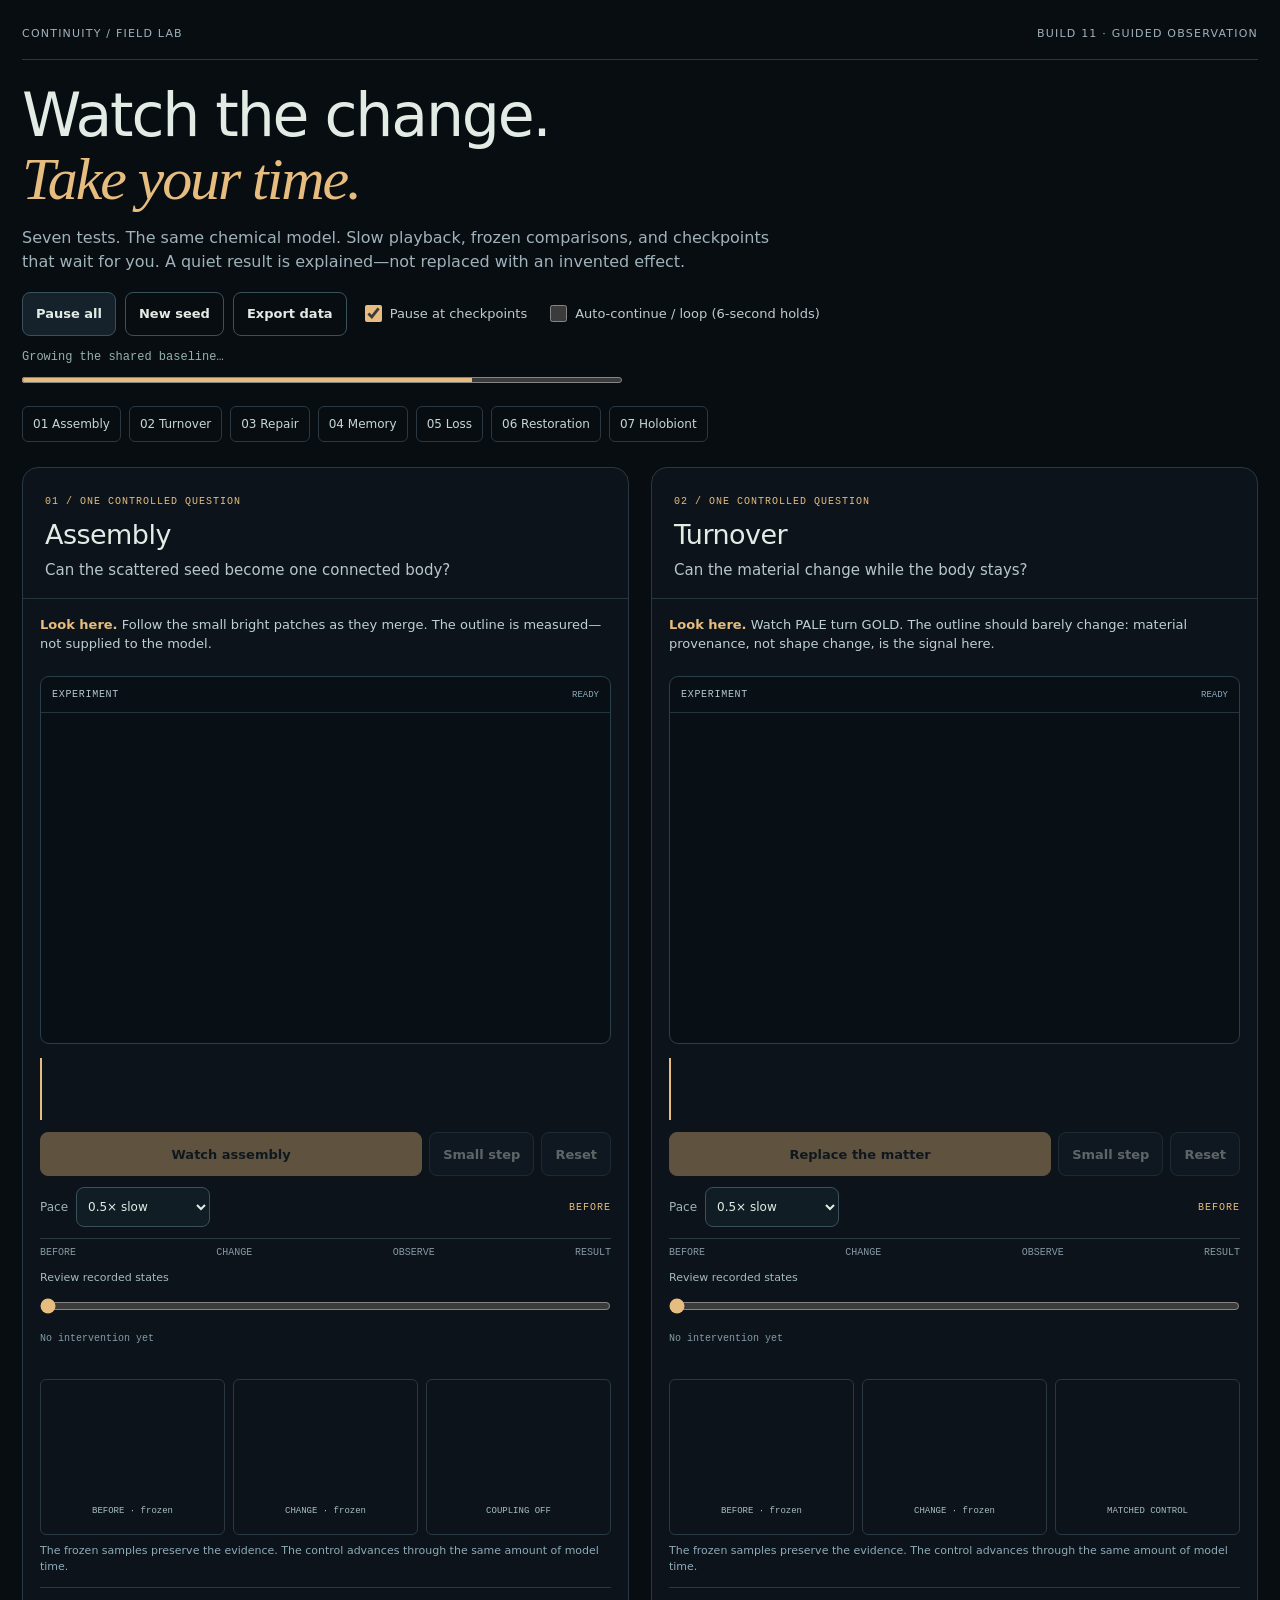
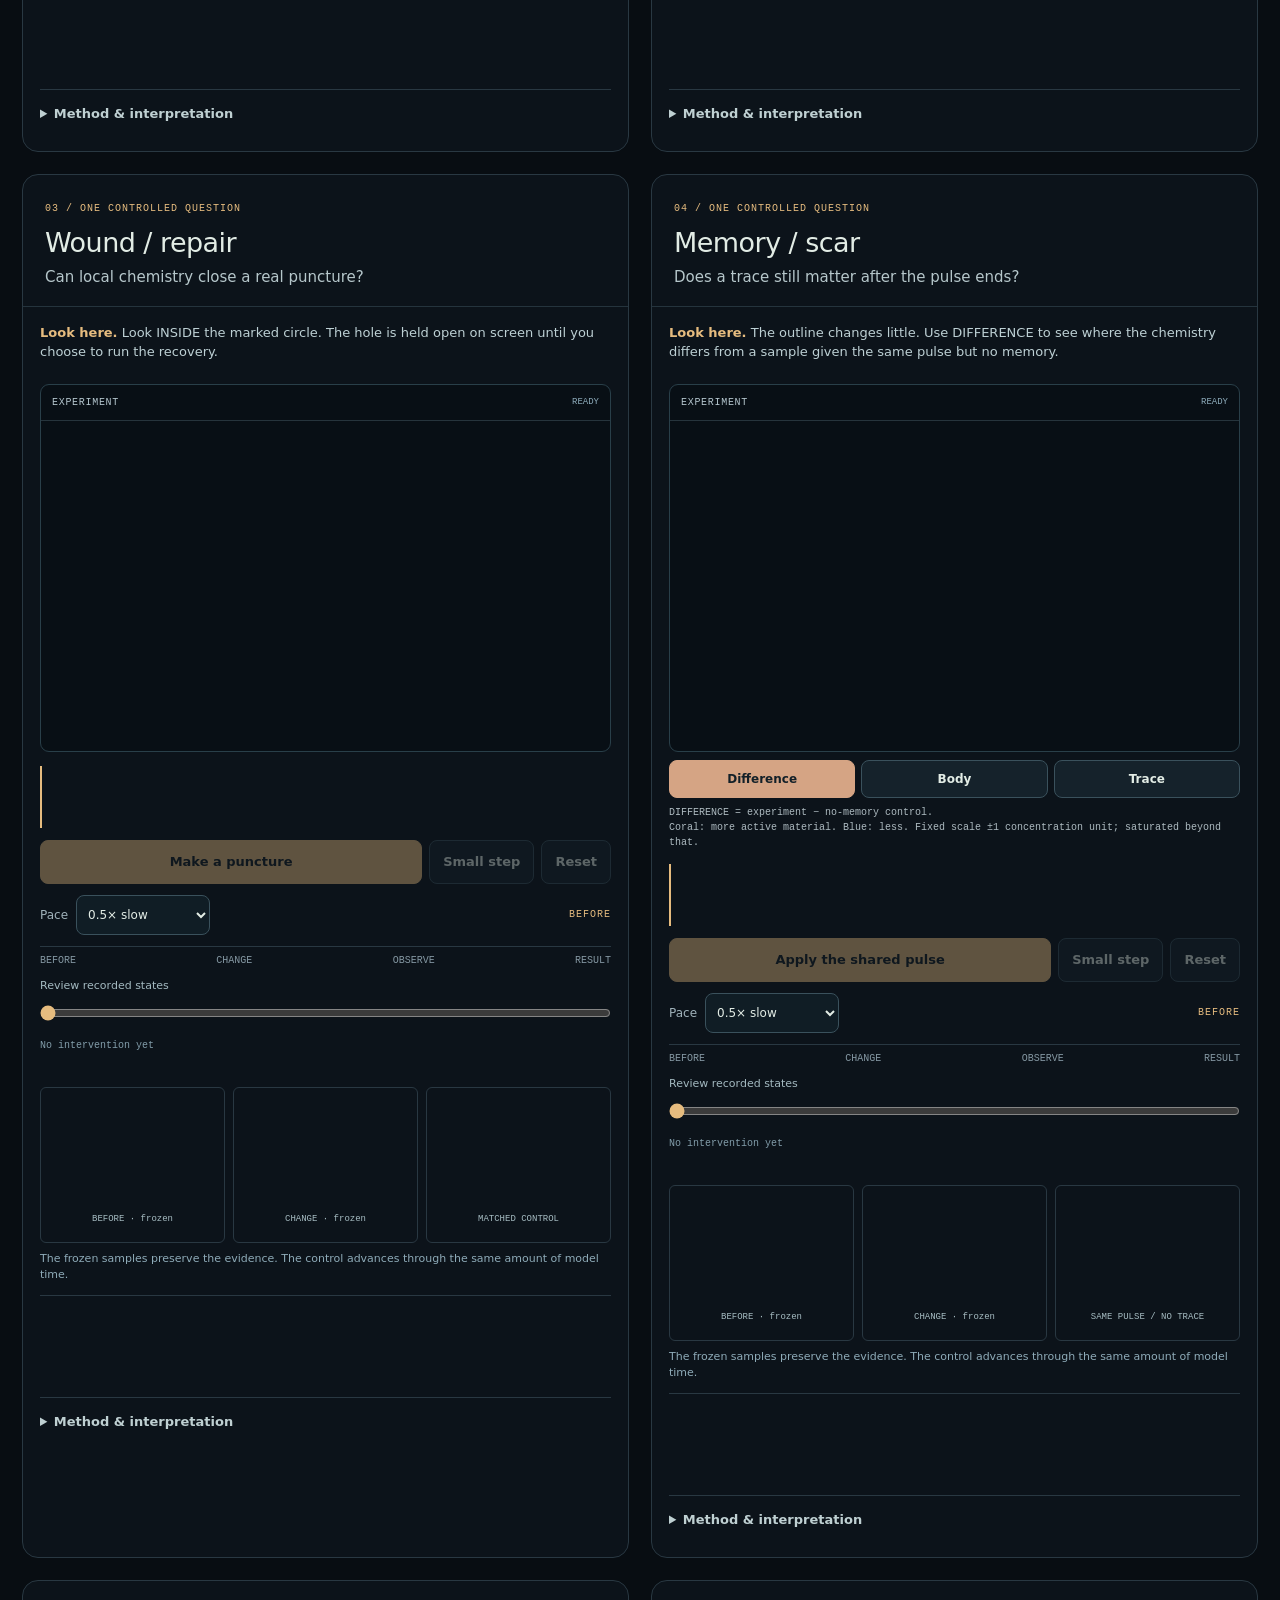
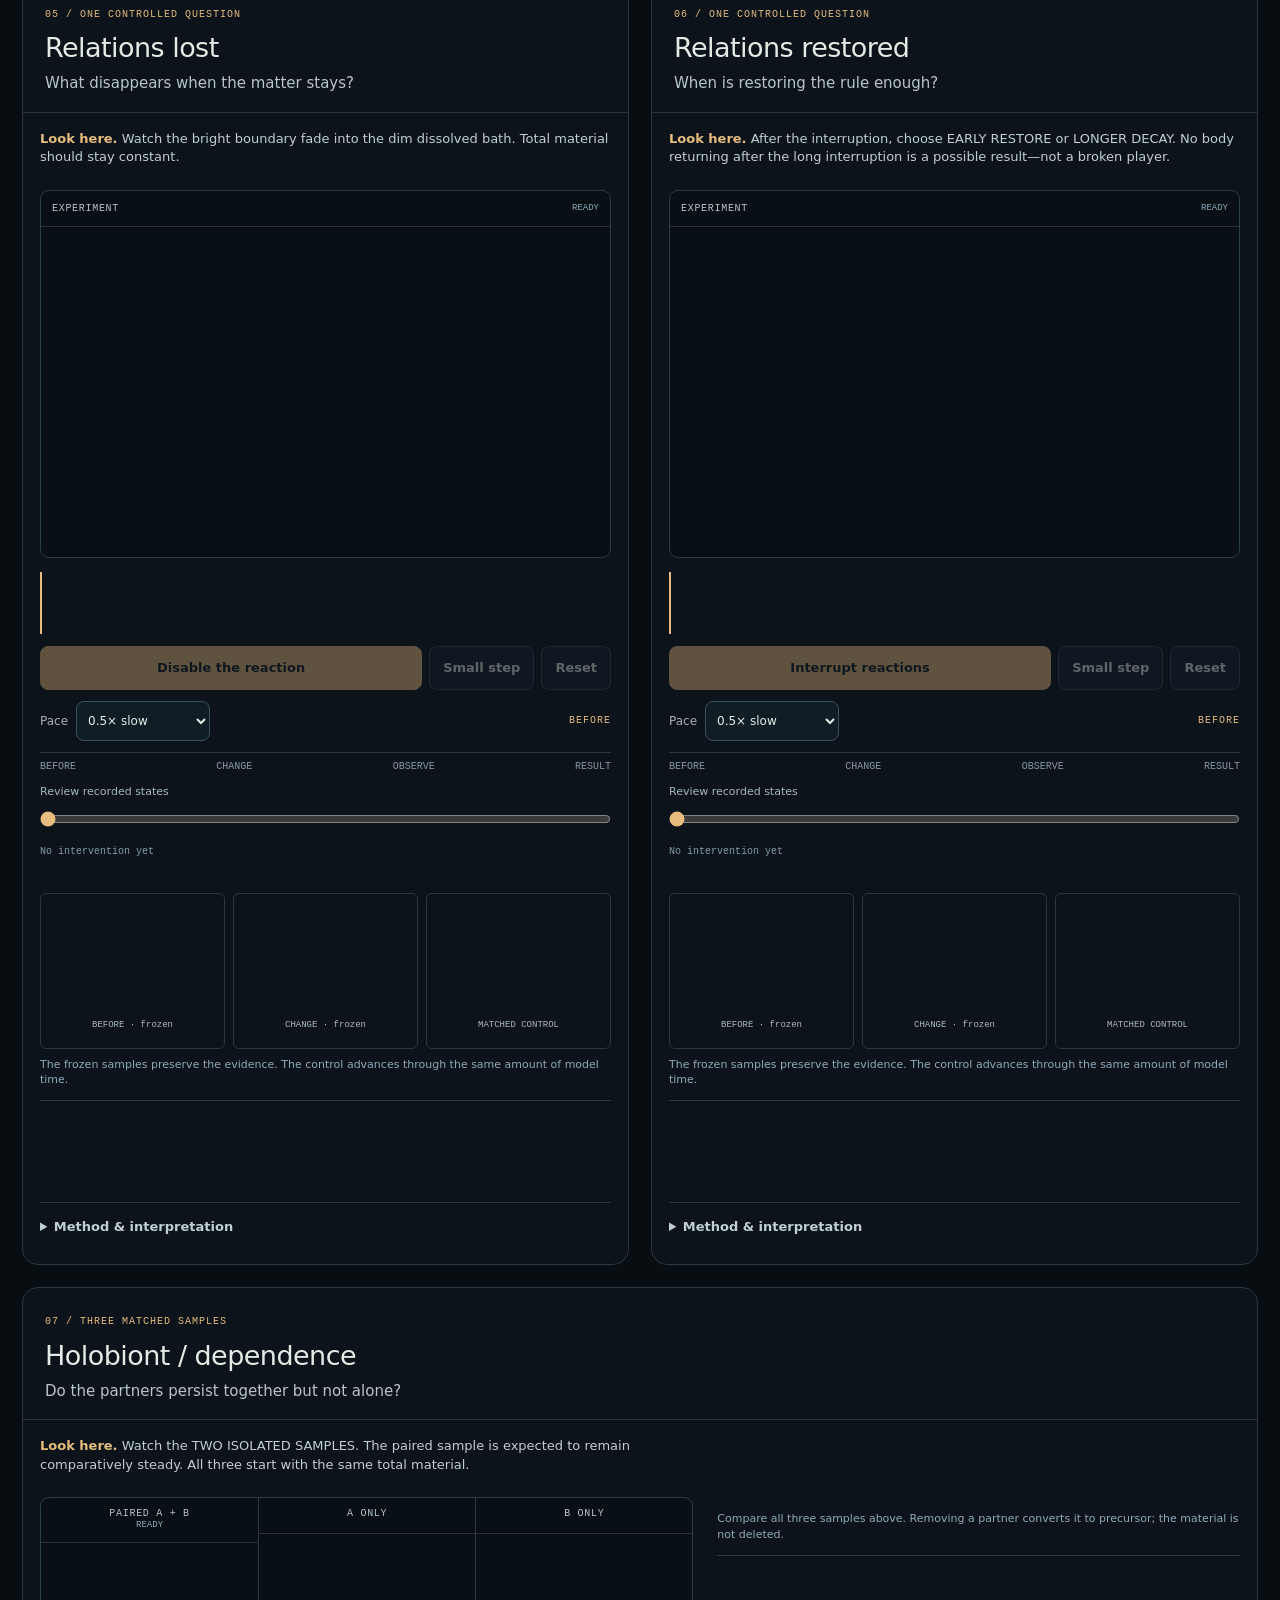
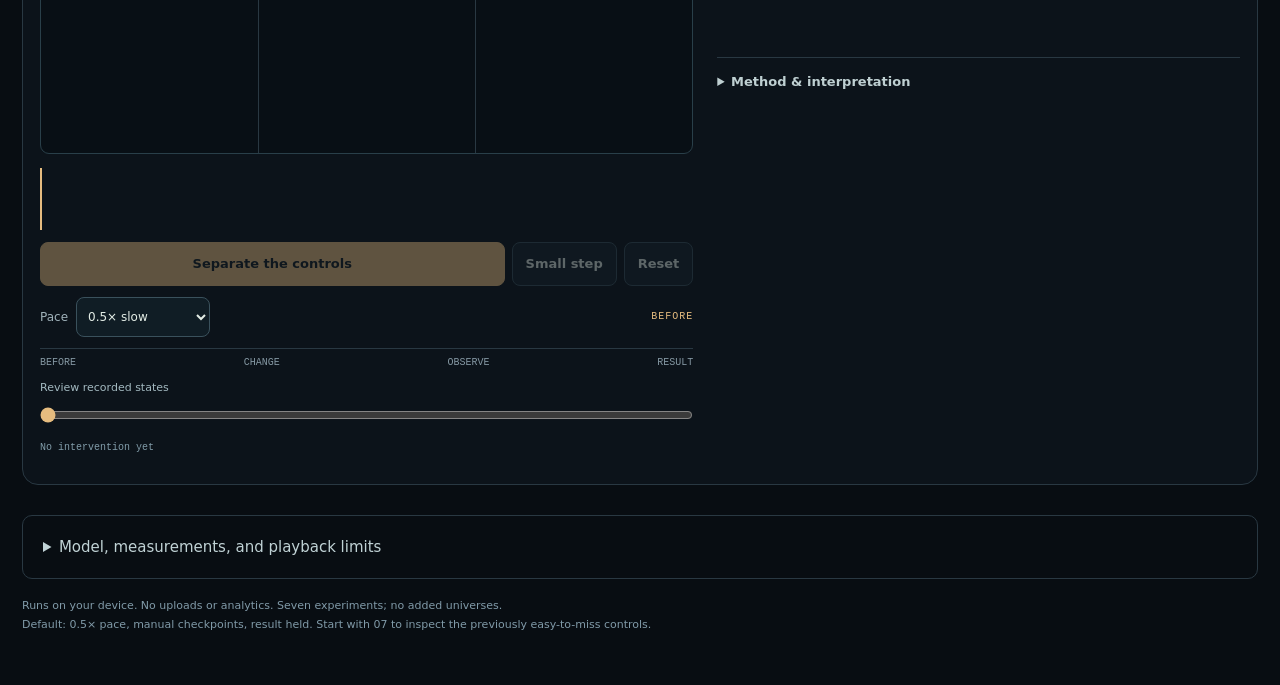
==== commit dea24e84: "Release build 11: slower guided observation, held checkpoints, frozen comparisons, review slider and" ====
--- a/index.html
+++ b/index.html
@@ -1,11 +1,11 @@
 <!doctype html>
-<html lang="en"><head><meta charset="utf-8"><meta name="viewport" content="width=device-width,initial-scale=1,viewport-fit=cover"><meta name="theme-color" content="#080d12"><title>Continuity — The body is the experiment</title><meta name="description" content="Seven interactive, local-rule experiments in assembly, matter, repair, memory and dependence."><link rel="stylesheet" href="style.css?v=10"></head>
-<body><div class="wrap"><header><div class="mast"><span>CONTINUITY / FIELD LAB</span><span class="version">BUILD 10 · REACTION–DIFFUSION</span></div><div class="hero"><h1>The body is<br><em>the experiment.</em></h1><p>Seven tests. One chemical body. Replace its material, puncture it, or interrupt the reactions that keep it together. Watch the event—not just its caption.</p></div><div class="toolbar"><button id="pause">Pause all</button><button class="quiet" id="newseed">New seed</button><button class="quiet" id="export">Export observations</button><label><input id="loop" type="checkbox">Loop completed runs</label></div><div id="loading" class="load" role="status">Growing the shared baseline from a noisy chemical seed…<progress id="progress" max="20000" value="0"></progress></div><nav aria-label="Experiments"><a href="#assembly">01 Assembly</a><a href="#turnover">02 Turnover</a><a href="#wound">03 Repair</a><a href="#memory">04 Memory</a><a href="#lost">05 Loss</a><a href="#restore">06 Restoration</a><a href="#holo">07 Holobiont</a></nav></header><noscript>This is an interactive simulation. JavaScript must run in a browser; an attachment preview will not run it.</noscript><main id="grid" class="grid"></main>
-<details class="methods"><summary>What is real in this model—and what is not?</summary><p><b>This is a purpose-built chemical-body model, not a living animal, a microbiome model, or proof of a theory of personal identity.</b> Two catalytic populations, A and B, locally turn a shared dissolved precursor Q into more active material. Active material continually returns to the precursor. Slow diffusion of A/B and fast diffusion of Q allow a localized body to persist. The simulation uses no target silhouette, no prewired ring, no stored particle roles, and no “repair” force.</p><pre>J = c (4 + s + 1.8m) QAB / (1 + AB)
+<html lang="en"><head><meta charset="utf-8"><meta name="viewport" content="width=device-width,initial-scale=1,viewport-fit=cover"><meta name="theme-color" content="#080d12"><title>Continuity — Watch the change</title><meta name="description" content="Seven chemical-body experiments with slow playback, inspection checkpoints and recorded-state review."><link rel="stylesheet" href="viewer11.css"></head>
+<body><div class="wrap"><header><div class="mast"><span>CONTINUITY / FIELD LAB</span><span>BUILD 11 · GUIDED OBSERVATION</span></div><div class="hero"><h1>Watch the change.<br><em>Take your time.</em></h1><p>Seven tests. The same chemical model. Slow playback, frozen comparisons, and checkpoints that wait for you. A quiet result is explained—not replaced with an invented effect.</p></div><div class="toolbar"><button id="pause">Pause all</button><button class="quiet" id="newseed">New seed</button><button class="quiet" id="export">Export data</button><label><input id="guided" type="checkbox" checked>Pause at checkpoints</label><label><input id="loop" type="checkbox">Auto-continue / loop (6-second holds)</label></div><div id="loading" class="load" role="status">Growing the shared baseline…<progress id="progress" max="20000" value="0"></progress></div><nav aria-label="Experiments"><a href="#assembly">01 Assembly</a><a href="#turnover">02 Turnover</a><a href="#wound">03 Repair</a><a href="#memory">04 Memory</a><a href="#lost">05 Loss</a><a href="#restore">06 Restoration</a><a href="#holo">07 Holobiont</a></nav></header><noscript>JavaScript must run in a browser. An attachment preview cannot run these experiments.</noscript><main id="grid" class="grid"></main>
+<details class="methods"><summary>Model, measurements, and playback limits</summary><p><b>This is a purpose-built chemical-body model, not a living animal, a microbiome model, or proof of a theory of personal identity.</b> A and B are two locally interacting catalytic populations. They convert a shared precursor Q into more active material; active material returns to Q. Slow diffusion of A/B and faster diffusion of Q allow a localized body to persist. There is no target silhouette, prewired ring, or repair force.</p><pre>J = c (4 + s + 1.8m) QAB / (1 + AB)
 ∂t A = 0.16 ∇²A + J − A
 ∂t B = 0.16 ∇²B + J − B
 ∂t Q = 2.00 ∇²Q − 2J + A + B
+∂t m = 0.02 ∇²m + ηs(A+B)/(1+A+B)(1−m) − 0.0002m
 
 c = reaction coupling; s = local experimental pulse
-m = slow local chemical trace (enabled only in the memory test)
-∂t m = 0.02 ∇²m + ηs(A+B)/(1+A+B)(1−m) − 0.0002m</pre><p><b>Numerics.</b> The same 64×64 periodic bath, eight-neighbour, nine-point diffusion and fixed integration step of 0.04 are used everywhere. A seeded, noisy chemical patch is necessary; this is not spontaneous life from an empty universe. The common baseline is grown by 20,000 actual simulation steps when the page opens, then copied as the starting condition for the interventions. Assembly replays the seed itself. No reference image enters the equations. Previews, contour lines and outcome measurements do not exert forces.</p><p><b>What the tests change.</b> Turnover swaps dissolved precursor with an equal amount of chemically identical, differently labelled material. Three additional tracer fields follow that label through diffusion, decay and renewed synthesis; the body is not merely recoloured by a timer. Injury converts active material in a patch into dissolved precursor, preserving total material; it models chemical deactivation, not excised flesh. Memory deposits a dimensionless, slowly fading local catalyst trace and compares the result with the same pulse without trace formation. The Holobiont panel tests the explicitly designed mutual-catalysis assumption using A-only, B-only and paired controls. Its populations are chemical surrogates—not actual microorganisms.</p><p><b>Measurements.</b> “Body area” counts grid sites with A+B &gt; 1; the drawn contour uses exactly that threshold. “Material” sums A+B+Q over the bath. Hole closure counts restored active sites inside the actual injury region; it does not test an exact silhouette. “Original” is the labelled fraction of active material. Values below 0.1% are reported as a bound, never falsely as exact zero. Memory difference is the L1 concentration difference relative to the matched no-trace control. Model time—not wall-clock time—is exported. Playback rates differ between fast chemical collapse and slower spatial recovery so both can be inspected.</p><p><b>Controls and limits.</b> Most panels run an unaltered matched control, shown as a thumbnail and a dashed trace. A disappeared outline means loss of the measured high-density body, not disappearance of every active molecule. Early restoration can succeed from residual chemistry; after stronger interruption it can fail. Replay/Reset explicitly restores the experimental starting state; recovery never does. Off-screen runs pause so you do not miss the intervention. These tuned examples are computational demonstrations under chosen assumptions, not general biological results.</p><p>The model is inspired by local bistability, mass conservation and unequal diffusion in <a href="https://pmc.ncbi.nlm.nih.gov/articles/PMC2292363/" target="_blank" rel="noopener">Mori, Jilkine &amp; Edelstein-Keshet (2008)</a>, but is not their published cell-polarization model. <a href="https://github.com/ijustcreate/continuity" target="_blank" rel="noopener">Inspect the code and verification tests.</a> Historical quotations below the experiments are reflections, not evidence for their results.</p></details><footer class="foot">No uploads. No analytics. No external simulation libraries. Runs on your device.<br><span id="seedlabel"></span> · Illustrative geometry is computed from concentration, never used as a target.</footer></div><script>window.addEventListener("error",function(e){var n=document.getElementById("loading");if(n){n.className="error";n.textContent="A script failed to load or run: "+(e.message||"network error")+". Reload this page in your browser.";}});</script><script src="engine.js?v=10"></script><script src="app.js?v=10"></script></body></html>
+m = slow local chemical trace, enabled in the memory test</pre><p><b>Same solver.</b> Build 11 preserves the build-10 engine byte for byte. The 64×64 periodic bath, nine-point diffusion stencil, initial seed, and fixed integration step 0.04 are unchanged. The shared baseline is grown with 20,000 actual simulation steps before the interventions. Assembly begins with the noisy seed itself. Initialization supplies a local chemical patch; this is not life emerging from an empty universe.</p><p><b>Observation time.</b> Playback pace changes solver steps per wall-clock second, not the integration step. Short collapse and early repair are shown slowly; long relaxation stages are accelerated and labelled. “0.5×” is relative to each stage’s demonstration pace, not a constant conversion between seconds and model time. Every control advances through exactly the same number of solver steps as its experimental sample. Model time is shown and exported.</p><p><b>Inspection, not a new force.</b> Checkpoints freeze the entire state until Continue. Small step advances a short, stage-dependent batch of actual solver steps. Off-screen and background-tab runs pause. Review shows recorded concentration states and holds the live computation; scrubbing is not reverse physics. Return to latest state before resuming. Reset and Replay deliberately reload the experimental starting state; recovery never does.</p><p><b>What is measured.</b> Body area counts sites with A+B &gt; 1, the same threshold as the drawn contour. Material sums A+B+Q. Puncture closure counts active sites inside the actual wound, not exact silhouette similarity. The original-material fraction follows three neutral tracer fields through reactions and transport. Values below 0.1% are a bound, not exact zero. Memory difference is the L1 difference from the same-pulse, no-trace control, divided by its active material. The difference image uses a fixed signed scale of ±1 concentration unit; values outside that scale saturate, and the normal Body view remains available.</p><p><b>Interpretation.</b> Turnover changes labels through actual material exchange while assuming old and new matter are chemically identical. Injury converts active material into precursor without deleting its total. Memory retains a slowly fading local catalyst modification. The Holobiont test deliberately requires both partners in its local reaction law; isolated controls convert the missing partner to precursor with the same total material. A disappearing outline is loss of the measured high-density body, not loss of all matter. Long interruptions may leave too little catalyst for restoration to work. That quiet failure is retained.</p><p>The model is inspired by local bistability, mass conservation and unequal diffusion in <a href="https://pmc.ncbi.nlm.nih.gov/articles/PMC2292363/" target="_blank" rel="noopener">Mori, Jilkine &amp; Edelstein-Keshet (2008)</a>, but is not their published cell-polarization model. <a href="https://github.com/ijustcreate/continuity" target="_blank" rel="noopener">Source</a> · <a href="https://github.com/ijustcreate/continuity/blob/main/PLAYBACK11.md" target="_blank" rel="noopener">Playback checks</a>. Historical quotations are reflections, not evidence for the experiments.</p></details><footer class="foot">Runs on your device. No uploads or analytics. Seven experiments; no added universes.<br>Default: 0.5× pace, manual checkpoints, result held. Start with 07 to inspect the previously easy-to-miss controls.</footer></div><script>window.addEventListener('error',function(e){var n=document.getElementById('loading');if(n){n.className='load error';n.textContent='Script error: '+(e.message||'a resource failed to load')+'. Reload in a browser.';}});</script><script src="engine.js?v=10"></script><script src="viewer11.js"></script></body></html>
--- a/viewer11.css
+++ b/viewer11.css
@@ -0,0 +1,3 @@
+:root{color-scheme:dark;--bg:#080d12;--panel:#0c131a;--line:#293842;--ink:#e2ece5;--muted:#a0b2ba;--gold:#e6bc7f;--blue:#89cddb}*{box-sizing:border-box}html{scroll-behavior:smooth;scroll-padding-top:24px}body{margin:0;background:var(--bg);color:var(--ink);font:15px/1.5 system-ui,-apple-system,BlinkMacSystemFont,"Segoe UI",sans-serif}.wrap{max-width:1400px;margin:auto;padding:26px 22px 50px}.mast{display:flex;justify-content:space-between;gap:12px;border-bottom:1px solid var(--line);padding-bottom:16px;font-size:11px;letter-spacing:.11em;color:var(--muted)}h1{font-weight:470;font-size:clamp(35px,5vw,60px);line-height:1.06;letter-spacing:-.035em;margin:24px 0 14px}h1 em{font-family:Georgia,serif;font-weight:normal;color:var(--gold)}.hero p{max-width:770px;color:var(--muted);font-size:16px;margin:0 0 18px}.toolbar{display:flex;flex-wrap:wrap;align-items:center;gap:9px}.toolbar label{font-size:13px;color:#becbd0;display:flex;align-items:center;min-height:44px;gap:5px;padding:0 5px}input[type=checkbox]{width:17px;height:17px;accent-color:var(--gold)}button,select{font:600 13px/1.2 inherit;font-family:inherit;color:var(--ink);background:#15222b;border:1px solid #3a515c;min-height:44px;border-radius:8px;padding:10px 13px;cursor:pointer}button{font-size:13px;font-weight:650}button:disabled{opacity:.38;cursor:default}button:hover:not(:disabled){border-color:#8ca2aa}button:focus-visible,select:focus-visible,input:focus-visible,a:focus-visible{outline:2px solid var(--gold);outline-offset:3px}.primary{background:var(--gold);color:#152027;border-color:var(--gold);flex:1;min-width:130px}.quiet{background:transparent}.load{font:12px/1.5 ui-monospace,monospace;color:#97b1af;padding:12px 0 5px}progress{display:block;width:100%;max-width:600px;margin-top:8px;accent-color:var(--gold)}nav{display:flex;gap:8px;flex-wrap:wrap;padding:15px 0 25px}nav a{border:1px solid var(--line);padding:8px 10px;border-radius:6px;color:#c6d7d8;font-size:12px;text-decoration:none}nav a:hover{border-color:var(--gold)}a{color:#a1d3d8}.grid{display:grid;grid-template-columns:repeat(2,minmax(0,1fr));gap:22px}.experiment{border:1px solid var(--line);background:var(--panel);border-radius:16px;overflow:hidden;min-width:0}.wide{grid-column:1/-1}.cardhead{padding:20px 22px 12px;border-bottom:1px solid #25343d}.eyebrow{font:10px ui-monospace,monospace;letter-spacing:.1em;color:var(--gold)}h2{font-size:27px;letter-spacing:-.02em;line-height:1.1;font-weight:530;margin:10px 0 9px}.cardhead p{color:#b6c7cb;margin:0 0 5px}.cardbody{padding:17px}.visual,.information{min-width:0}.look{font-size:13px;line-height:1.45;color:#bdd0d4;margin:0 0 12px;min-height:48px}.look b{color:var(--gold)}.viewset{border:1px solid #293f49;border-radius:9px;overflow:hidden;background:#080f15}.viewset figure{margin:0;min-width:0}.viewset figcaption{display:flex;align-items:center;justify-content:space-between;gap:6px;font:10px ui-monospace,monospace;letter-spacing:.07em;padding:10px 11px;border-bottom:1px solid #26343c;color:#b4c6ce;min-height:36px}.clock{font-size:9px;color:#8dabba;letter-spacing:0}.bodycanvas{display:block;width:100%;height:330px;touch-action:pan-y}.triple{display:grid;grid-template-columns:repeat(3,minmax(0,1fr))}.triple canvas{display:block;width:100%;height:210px}.triple figure+figure{border-left:1px solid var(--line)}.triple figcaption{display:block;text-align:center}.triple .clock{display:block;font-size:9px;line-height:1.4}.chapter{font-size:14px;line-height:1.45;border-left:2px solid var(--gold);margin:14px 0 12px;padding:4px 0 4px 11px;min-height:62px;color:#d2e0df}.actions{display:flex;flex-wrap:wrap;gap:7px}.branch button{margin-top:8px;width:100%;border-color:#be9e75;color:#efc788;background:transparent}.transport{display:flex;justify-content:space-between;align-items:center;gap:9px;font-size:12px;color:var(--muted);margin:11px 0}.transport label{display:flex;align-items:center;gap:8px}.transport select{max-width:180px;min-height:40px;font-size:12px;font-weight:500;padding:7px;background:#101d25}.phaseword{font:10px ui-monospace,monospace;letter-spacing:.1em;color:var(--gold);white-space:nowrap}.rail{display:flex;justify-content:space-between;border-top:1px solid var(--line);padding-top:8px;font:10px ui-monospace,monospace;text-transform:uppercase;color:#8598a3;gap:6px}.rail[data-phase=BEFORE] span:first-child,.rail[data-phase=INSPECT] span:nth-child(2),.rail[data-phase=OBSERVE] span:nth-child(3),.rail[data-phase=RESULT] span:nth-child(4){color:var(--gold)}.reviewbar{padding:12px 0 10px}.reviewbar label{display:block;font-size:11px;color:#a3b9c0}.reviewbar input{display:block;width:100%;margin:0;height:38px;accent-color:var(--gold);cursor:ew-resize}.reviewlabel{font:10px ui-monospace,monospace;color:#829daa}.information{padding-top:8px}.stats{display:grid;grid-template-columns:repeat(3,minmax(0,1fr));gap:8px;margin-bottom:14px}.stats>div{border:1px solid var(--line);border-radius:8px;padding:10px 9px;background:#0e1a22}.stats strong{font-size:clamp(17px,2.4vw,24px);font-weight:500;font-variant-numeric:tabular-nums;display:block;color:#e7cf9e;overflow-wrap:anywhere}.stats span{font-size:10px;display:block;color:#a2b8c0;line-height:1.4;margin-top:4px}.comparisons{display:grid;grid-template-columns:repeat(3,minmax(0,1fr));gap:8px}.comparisons figure{margin:0;border:1px solid var(--line);border-radius:6px;overflow:hidden;min-width:0}.comparisons canvas{display:block;width:100%;height:118px}.comparisons figcaption{padding:7px 5px;font:9px/1.4 ui-monospace,monospace;text-align:center;color:#a7bdc3;min-height:36px}.comparekey,.plotkey{font-size:11px;line-height:1.45;color:#8eabb8;margin:8px 0}.plot canvas{display:block;height:76px;width:100%}.plot{border-top:1px solid var(--line);padding:10px 0 7px;margin-top:12px}.plotkey{font:10px/1.4 ui-monospace,monospace}.viewtabs{display:flex;gap:6px;padding-top:8px}.viewtabs button{flex:1;min-height:38px;padding:8px 9px;font-size:12px}.viewtabs [aria-pressed=true]{background:#d5a484;border-color:#d5a484;color:#132028}.mapkey{font:10px/1.5 ui-monospace,monospace;color:#adbac0;margin:7px 0}.information details{border-top:1px solid var(--line);padding:14px 0 0;color:#a4b7be;font-size:13px}.information summary{font-size:13px;font-weight:600;color:#bfd0d2;cursor:pointer;min-height:30px}.information blockquote{margin:15px 0 5px;border-left:1px solid #7b8f8b;padding-left:13px;font:italic 17px/1.45 Georgia,serif;color:#d0dcd1}.information blockquote a{display:block;font:11px/1.5 system-ui,sans-serif;color:#94b8be;margin-top:9px;text-decoration:none}.wide .cardbody{display:grid;grid-template-columns:1.25fr 1fr;gap:24px}.wide .information{padding-top:60px}.methods{border:1px solid var(--line);border-radius:10px;padding:20px;margin-top:30px;color:#9db1ba;font-size:13px}.methods summary{font-size:15px;cursor:pointer;color:#c0d2d5}.methods pre{white-space:pre-wrap;background:#0c1921;padding:18px;color:#d4d9c6;line-height:1.6;font-size:12px;overflow-wrap:anywhere}.foot{font-size:11px;color:#809aa8;padding:18px 0 0;line-height:1.7}.error{color:#f1a28d!important}noscript{display:block;color:#f5b2a0}
+@media(max-width:800px){.wrap{padding:18px 13px 34px}.mast{font-size:9px}.hero p{font-size:14px}.grid{grid-template-columns:1fr;gap:18px}.wide{grid-column:auto}.wide .cardbody{display:block}.wide .information{padding-top:8px}.cardhead{padding:18px 16px 10px}.cardbody{padding:14px}.bodycanvas{height:295px}.triple canvas{height:160px}.triple figcaption{font-size:9px;padding:8px 3px}.comparisons canvas{height:97px}.actions button{padding:10px 9px}.look{min-height:0}.toolbar{gap:7px}.toolbar label{font-size:11px}.chapter{min-height:0}.stats strong{font-size:21px}.stats>div{padding:10px 7px}.stats span{font-size:9px}.reviewlabel{font-size:9px}.triple .bodycanvas{height:160px}.methods{padding:16px}nav{padding-bottom:18px}h2{font-size:25px}}
+@media(prefers-reduced-motion:reduce){html{scroll-behavior:auto}}
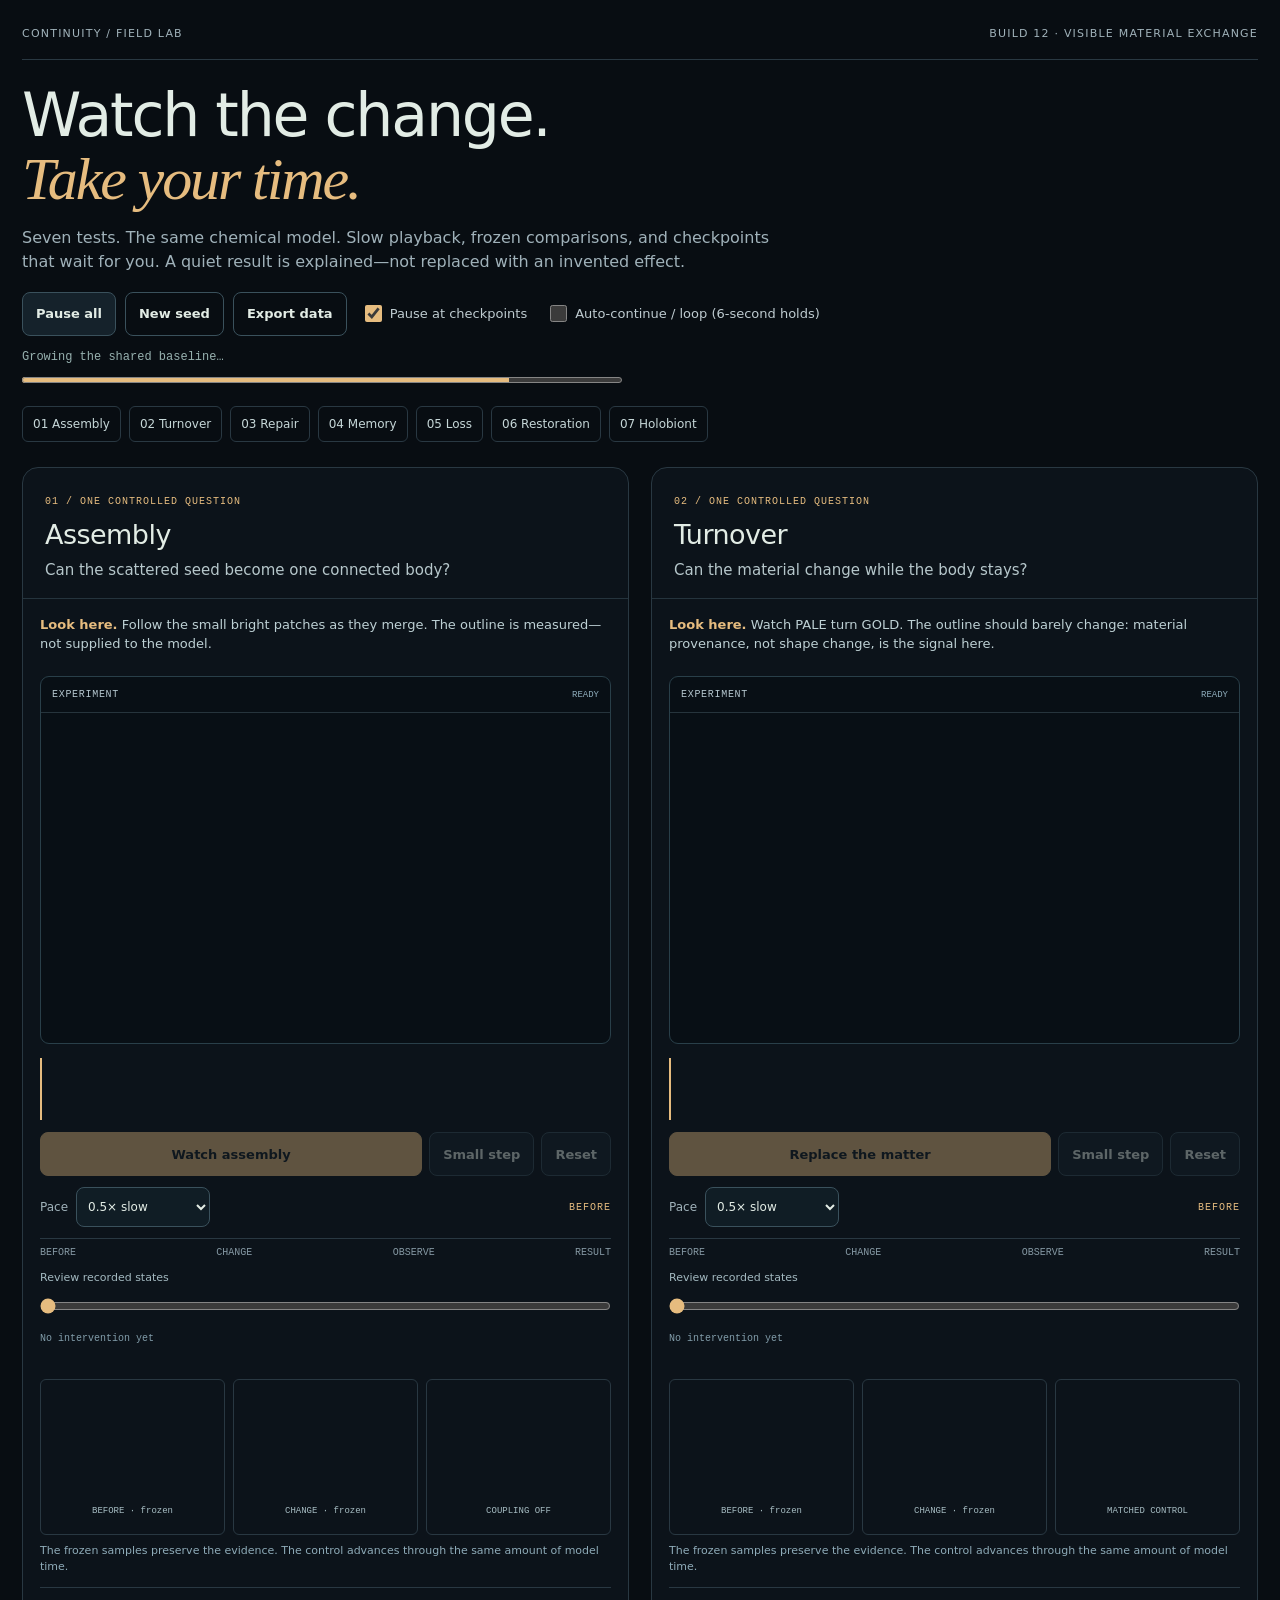
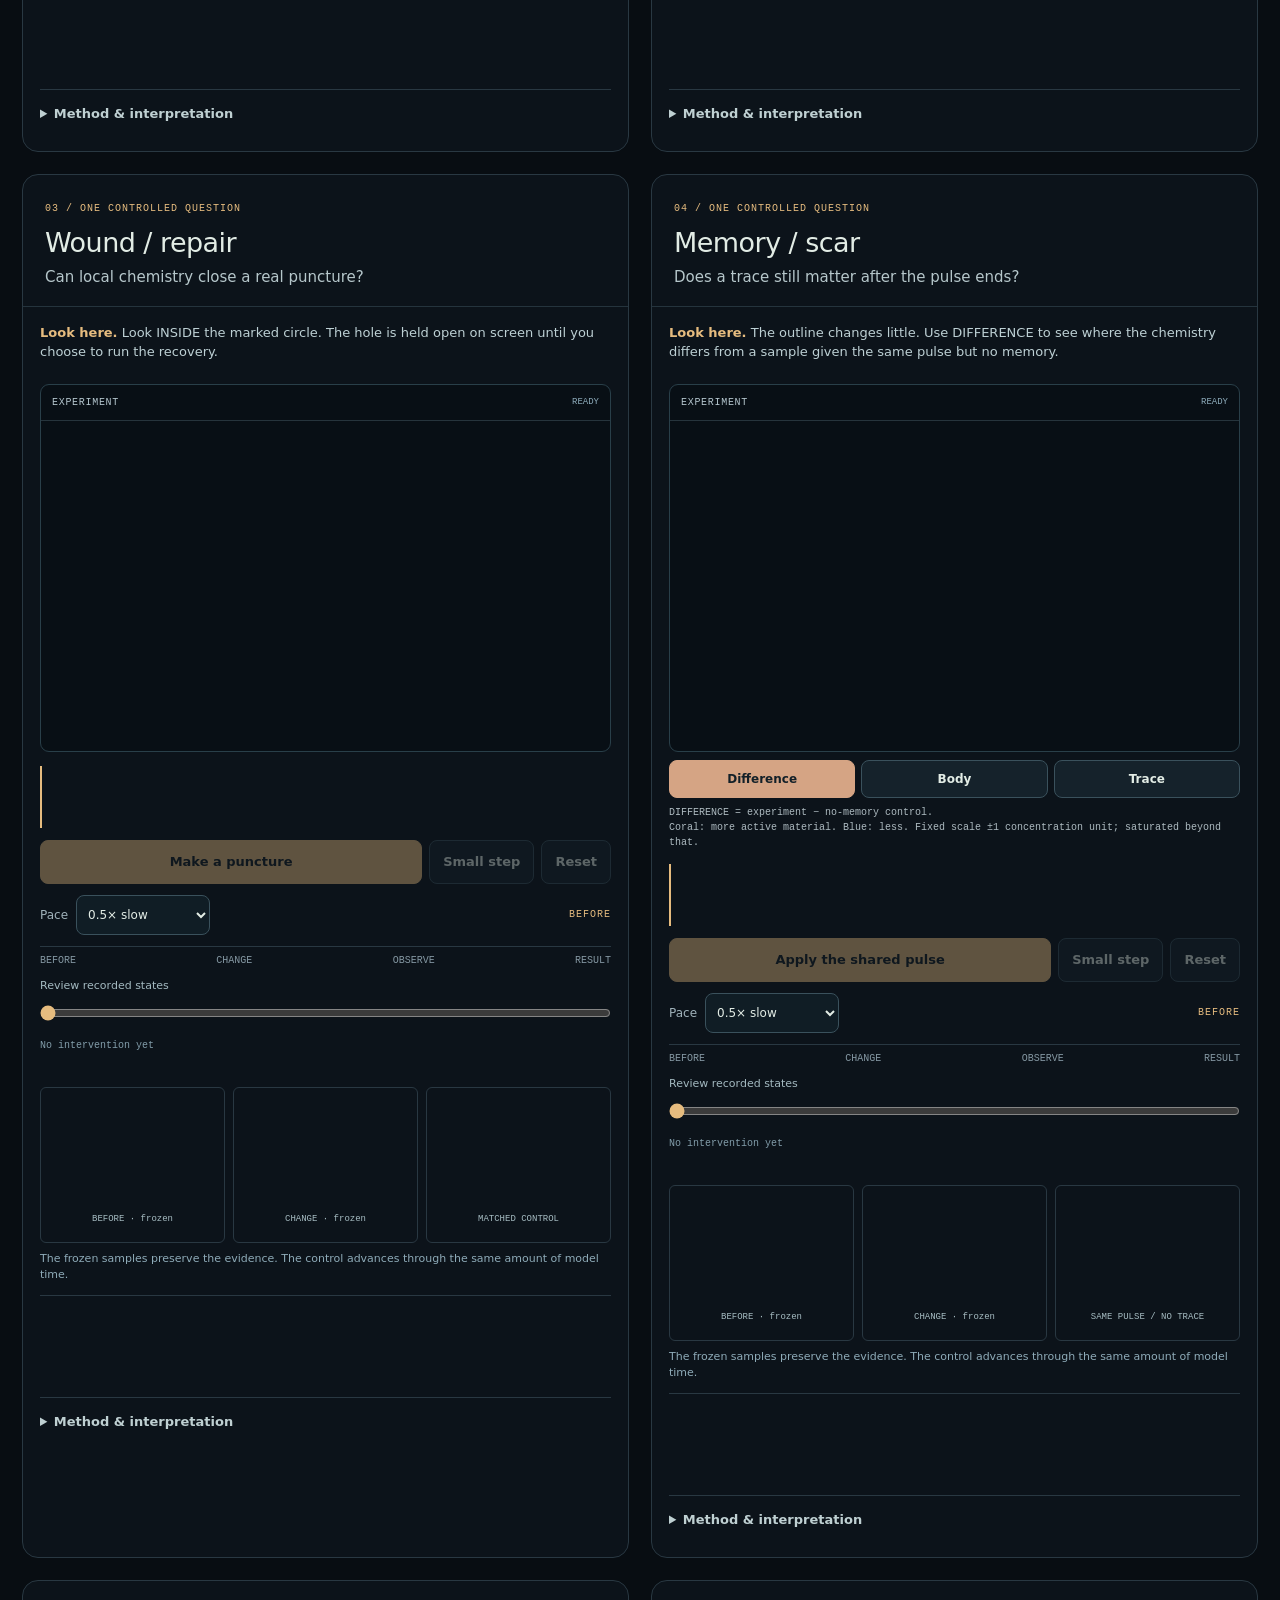
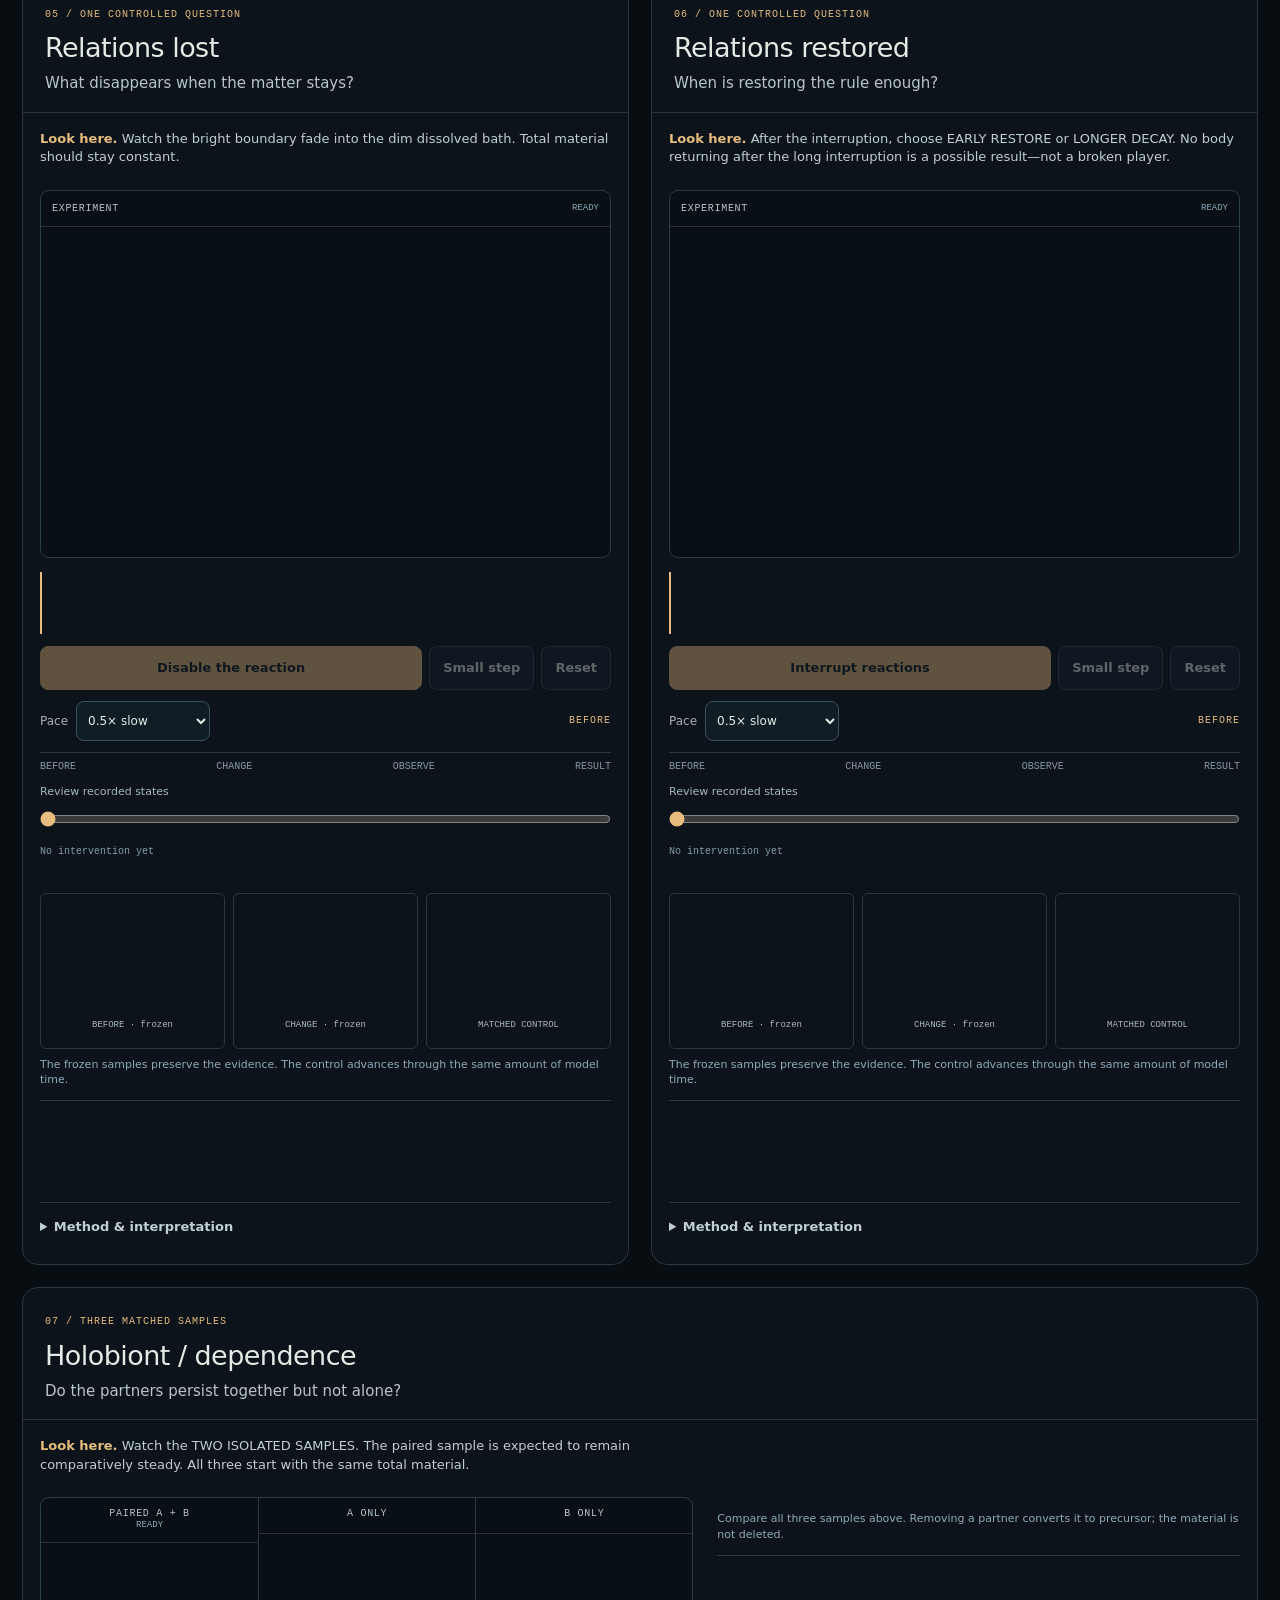
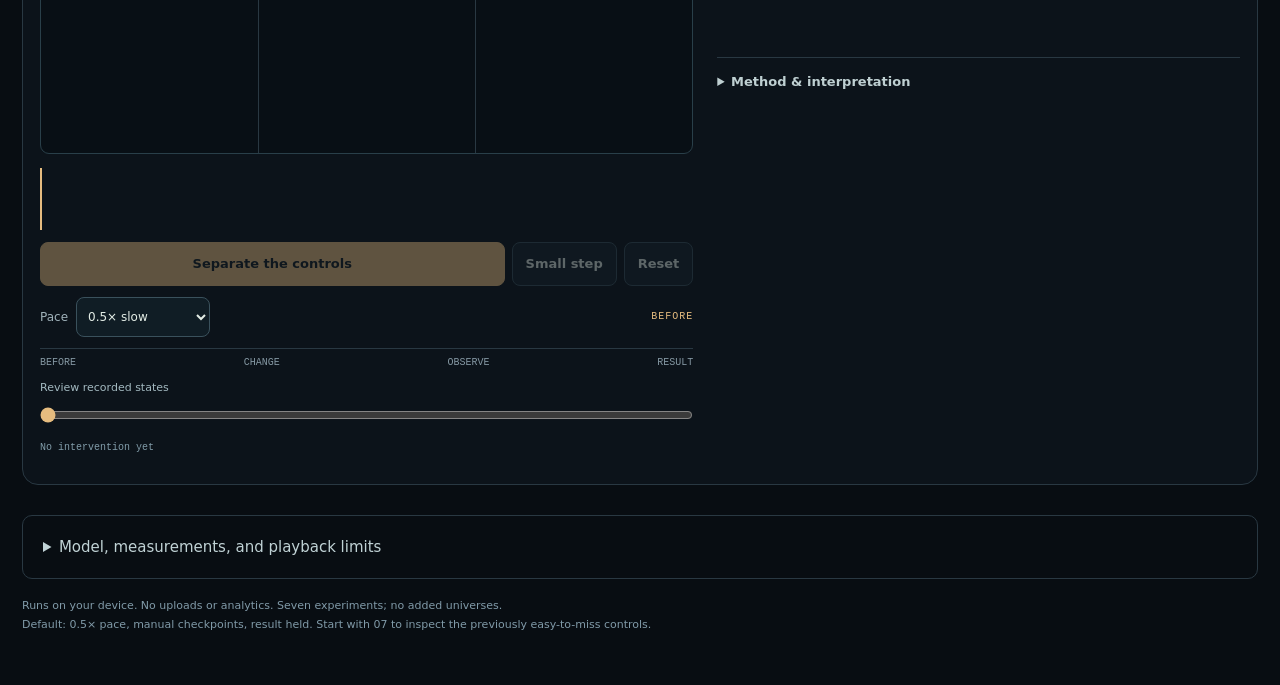
==== commit 065c8e3e: "Release build 12: visible material exchange in Turnover only; keep six other experiments unchanged" ====
--- a/index.html
+++ b/index.html
@@ -1,6 +1,6 @@
 <!doctype html>
 <html lang="en"><head><meta charset="utf-8"><meta name="viewport" content="width=device-width,initial-scale=1,viewport-fit=cover"><meta name="theme-color" content="#080d12"><title>Continuity — Watch the change</title><meta name="description" content="Seven chemical-body experiments with slow playback, inspection checkpoints and recorded-state review."><link rel="stylesheet" href="viewer11.css"></head>
-<body><div class="wrap"><header><div class="mast"><span>CONTINUITY / FIELD LAB</span><span>BUILD 11 · GUIDED OBSERVATION</span></div><div class="hero"><h1>Watch the change.<br><em>Take your time.</em></h1><p>Seven tests. The same chemical model. Slow playback, frozen comparisons, and checkpoints that wait for you. A quiet result is explained—not replaced with an invented effect.</p></div><div class="toolbar"><button id="pause">Pause all</button><button class="quiet" id="newseed">New seed</button><button class="quiet" id="export">Export data</button><label><input id="guided" type="checkbox" checked>Pause at checkpoints</label><label><input id="loop" type="checkbox">Auto-continue / loop (6-second holds)</label></div><div id="loading" class="load" role="status">Growing the shared baseline…<progress id="progress" max="20000" value="0"></progress></div><nav aria-label="Experiments"><a href="#assembly">01 Assembly</a><a href="#turnover">02 Turnover</a><a href="#wound">03 Repair</a><a href="#memory">04 Memory</a><a href="#lost">05 Loss</a><a href="#restore">06 Restoration</a><a href="#holo">07 Holobiont</a></nav></header><noscript>JavaScript must run in a browser. An attachment preview cannot run these experiments.</noscript><main id="grid" class="grid"></main>
+<body><div class="wrap"><header><div class="mast"><span>CONTINUITY / FIELD LAB</span><span>BUILD 12 · VISIBLE MATERIAL EXCHANGE</span></div><div class="hero"><h1>Watch the change.<br><em>Take your time.</em></h1><p>Seven tests. The same chemical model. Slow playback, frozen comparisons, and checkpoints that wait for you. A quiet result is explained—not replaced with an invented effect.</p></div><div class="toolbar"><button id="pause">Pause all</button><button class="quiet" id="newseed">New seed</button><button class="quiet" id="export">Export data</button><label><input id="guided" type="checkbox" checked>Pause at checkpoints</label><label><input id="loop" type="checkbox">Auto-continue / loop (6-second holds)</label></div><div id="loading" class="load" role="status">Growing the shared baseline…<progress id="progress" max="20000" value="0"></progress></div><nav aria-label="Experiments"><a href="#assembly">01 Assembly</a><a href="#turnover">02 Turnover</a><a href="#wound">03 Repair</a><a href="#memory">04 Memory</a><a href="#lost">05 Loss</a><a href="#restore">06 Restoration</a><a href="#holo">07 Holobiont</a></nav></header><noscript>JavaScript must run in a browser. An attachment preview cannot run these experiments.</noscript><main id="grid" class="grid"></main>
 <details class="methods"><summary>Model, measurements, and playback limits</summary><p><b>This is a purpose-built chemical-body model, not a living animal, a microbiome model, or proof of a theory of personal identity.</b> A and B are two locally interacting catalytic populations. They convert a shared precursor Q into more active material; active material returns to Q. Slow diffusion of A/B and faster diffusion of Q allow a localized body to persist. There is no target silhouette, prewired ring, or repair force.</p><pre>J = c (4 + s + 1.8m) QAB / (1 + AB)
 ∂t A = 0.16 ∇²A + J − A
 ∂t B = 0.16 ∇²B + J − B
@@ -8,4 +8,4 @@
 ∂t m = 0.02 ∇²m + ηs(A+B)/(1+A+B)(1−m) − 0.0002m
 
 c = reaction coupling; s = local experimental pulse
-m = slow local chemical trace, enabled in the memory test</pre><p><b>Same solver.</b> Build 11 preserves the build-10 engine byte for byte. The 64×64 periodic bath, nine-point diffusion stencil, initial seed, and fixed integration step 0.04 are unchanged. The shared baseline is grown with 20,000 actual simulation steps before the interventions. Assembly begins with the noisy seed itself. Initialization supplies a local chemical patch; this is not life emerging from an empty universe.</p><p><b>Observation time.</b> Playback pace changes solver steps per wall-clock second, not the integration step. Short collapse and early repair are shown slowly; long relaxation stages are accelerated and labelled. “0.5×” is relative to each stage’s demonstration pace, not a constant conversion between seconds and model time. Every control advances through exactly the same number of solver steps as its experimental sample. Model time is shown and exported.</p><p><b>Inspection, not a new force.</b> Checkpoints freeze the entire state until Continue. Small step advances a short, stage-dependent batch of actual solver steps. Off-screen and background-tab runs pause. Review shows recorded concentration states and holds the live computation; scrubbing is not reverse physics. Return to latest state before resuming. Reset and Replay deliberately reload the experimental starting state; recovery never does.</p><p><b>What is measured.</b> Body area counts sites with A+B &gt; 1, the same threshold as the drawn contour. Material sums A+B+Q. Puncture closure counts active sites inside the actual wound, not exact silhouette similarity. The original-material fraction follows three neutral tracer fields through reactions and transport. Values below 0.1% are a bound, not exact zero. Memory difference is the L1 difference from the same-pulse, no-trace control, divided by its active material. The difference image uses a fixed signed scale of ±1 concentration unit; values outside that scale saturate, and the normal Body view remains available.</p><p><b>Interpretation.</b> Turnover changes labels through actual material exchange while assuming old and new matter are chemically identical. Injury converts active material into precursor without deleting its total. Memory retains a slowly fading local catalyst modification. The Holobiont test deliberately requires both partners in its local reaction law; isolated controls convert the missing partner to precursor with the same total material. A disappearing outline is loss of the measured high-density body, not loss of all matter. Long interruptions may leave too little catalyst for restoration to work. That quiet failure is retained.</p><p>The model is inspired by local bistability, mass conservation and unequal diffusion in <a href="https://pmc.ncbi.nlm.nih.gov/articles/PMC2292363/" target="_blank" rel="noopener">Mori, Jilkine &amp; Edelstein-Keshet (2008)</a>, but is not their published cell-polarization model. <a href="https://github.com/ijustcreate/continuity" target="_blank" rel="noopener">Source</a> · <a href="https://github.com/ijustcreate/continuity/blob/main/PLAYBACK11.md" target="_blank" rel="noopener">Playback checks</a>. Historical quotations are reflections, not evidence for the experiments.</p></details><footer class="foot">Runs on your device. No uploads or analytics. Seven experiments; no added universes.<br>Default: 0.5× pace, manual checkpoints, result held. Start with 07 to inspect the previously easy-to-miss controls.</footer></div><script>window.addEventListener('error',function(e){var n=document.getElementById('loading');if(n){n.className='load error';n.textContent='Script error: '+(e.message||'a resource failed to load')+'. Reload in a browser.';}});</script><script src="engine.js?v=10"></script><script src="viewer11.js"></script></body></html>
+m = slow local chemical trace, enabled in the memory test</pre><p><b>Same solver.</b> Build 11 preserves the build-10 engine byte for byte. The 64×64 periodic bath, nine-point diffusion stencil, initial seed, and fixed integration step 0.04 are unchanged. The shared baseline is grown with 20,000 actual simulation steps before the interventions. Assembly begins with the noisy seed itself. Initialization supplies a local chemical patch; this is not life emerging from an empty universe.</p><p><b>Observation time.</b> Playback pace changes solver steps per wall-clock second, not the integration step. Short collapse and early repair are shown slowly; long relaxation stages are accelerated and labelled. “0.5×” is relative to each stage’s demonstration pace, not a constant conversion between seconds and model time. Every control advances through exactly the same number of solver steps as its experimental sample. Model time is shown and exported.</p><p><b>Inspection, not a new force.</b> Checkpoints freeze the entire state until Continue. Small step advances a short, stage-dependent batch of actual solver steps. Off-screen and background-tab runs pause. Review shows recorded concentration states and holds the live computation; scrubbing is not reverse physics. Return to latest state before resuming. Reset and Replay deliberately reload the experimental starting state; recovery never does.</p><p><b>What is measured.</b> Body area counts sites with A+B &gt; 1, the same threshold as the drawn contour. Material sums A+B+Q. Puncture closure counts active sites inside the actual wound, not exact silhouette similarity. The original-material fraction follows three neutral tracer fields through reactions and transport. Values below 0.1% are a bound, not exact zero. Memory difference is the L1 difference from the same-pulse, no-trace control, divided by its active material. The difference image uses a fixed signed scale of ±1 concentration unit; values outside that scale saturate, and the normal Body view remains available.</p><p><b>Interpretation.</b> Turnover changes labels through actual material exchange while assuming old and new matter are chemically identical. Injury converts active material into precursor without deleting its total. Memory retains a slowly fading local catalyst modification. The Holobiont test deliberately requires both partners in its local reaction law; isolated controls convert the missing partner to precursor with the same total material. A disappearing outline is loss of the measured high-density body, not loss of all matter. Long interruptions may leave too little catalyst for restoration to work. That quiet failure is retained.</p><p>The model is inspired by local bistability, mass conservation and unequal diffusion in <a href="https://pmc.ncbi.nlm.nih.gov/articles/PMC2292363/" target="_blank" rel="noopener">Mori, Jilkine &amp; Edelstein-Keshet (2008)</a>, but is not their published cell-polarization model. <a href="https://github.com/ijustcreate/continuity" target="_blank" rel="noopener">Source</a> · <a href="https://github.com/ijustcreate/continuity/blob/main/PLAYBACK11.md" target="_blank" rel="noopener">Playback checks</a>. Historical quotations are reflections, not evidence for the experiments.</p></details><footer class="foot">Runs on your device. No uploads or analytics. Seven experiments; no added universes.<br>Default: 0.5× pace, manual checkpoints, result held. Start with 07 to inspect the previously easy-to-miss controls.</footer></div><script>window.addEventListener('error',function(e){var n=document.getElementById('loading');if(n){n.className='load error';n.textContent='Script error: '+(e.message||'a resource failed to load')+'. Reload in a browser.';}});</script><script src="engine.js?v=10"></script><script src="viewer11.js"></script><script src="parcels12.js"></script><script src="turnover12.js"></script></body></html>
